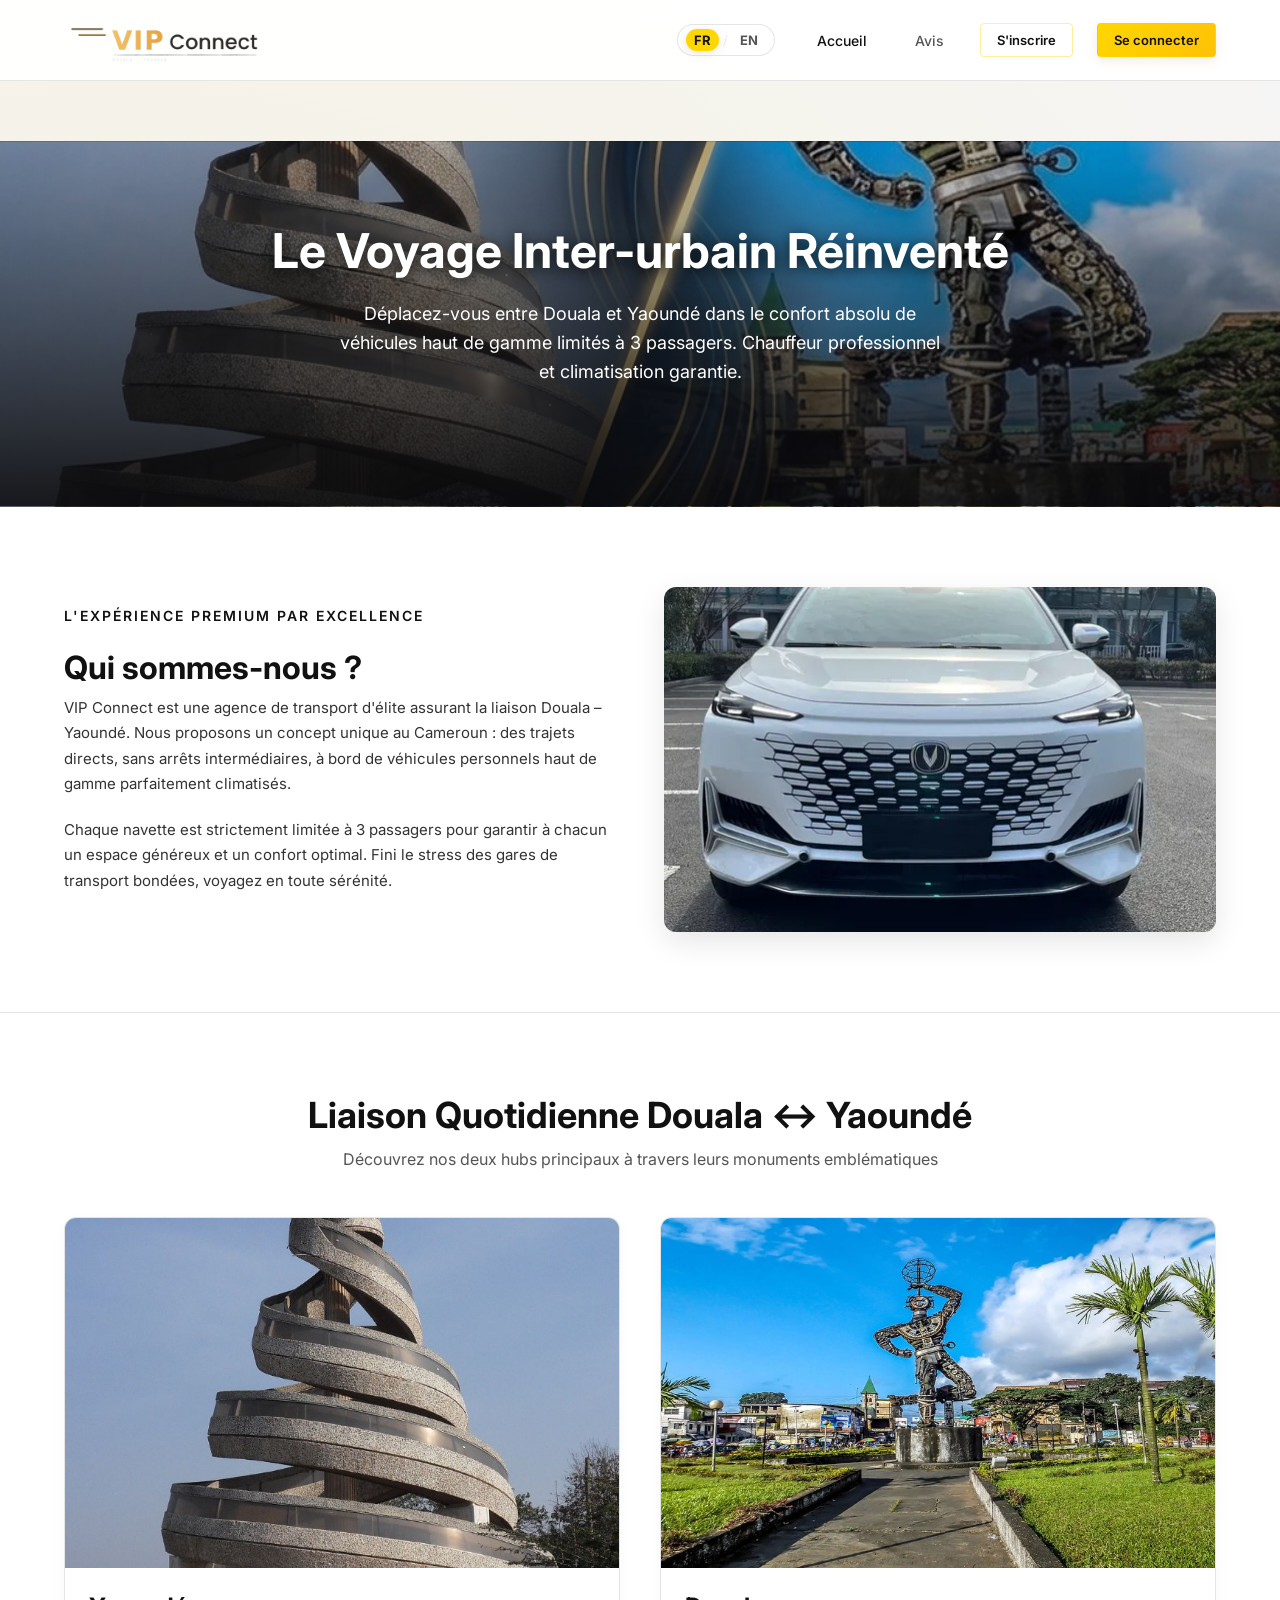
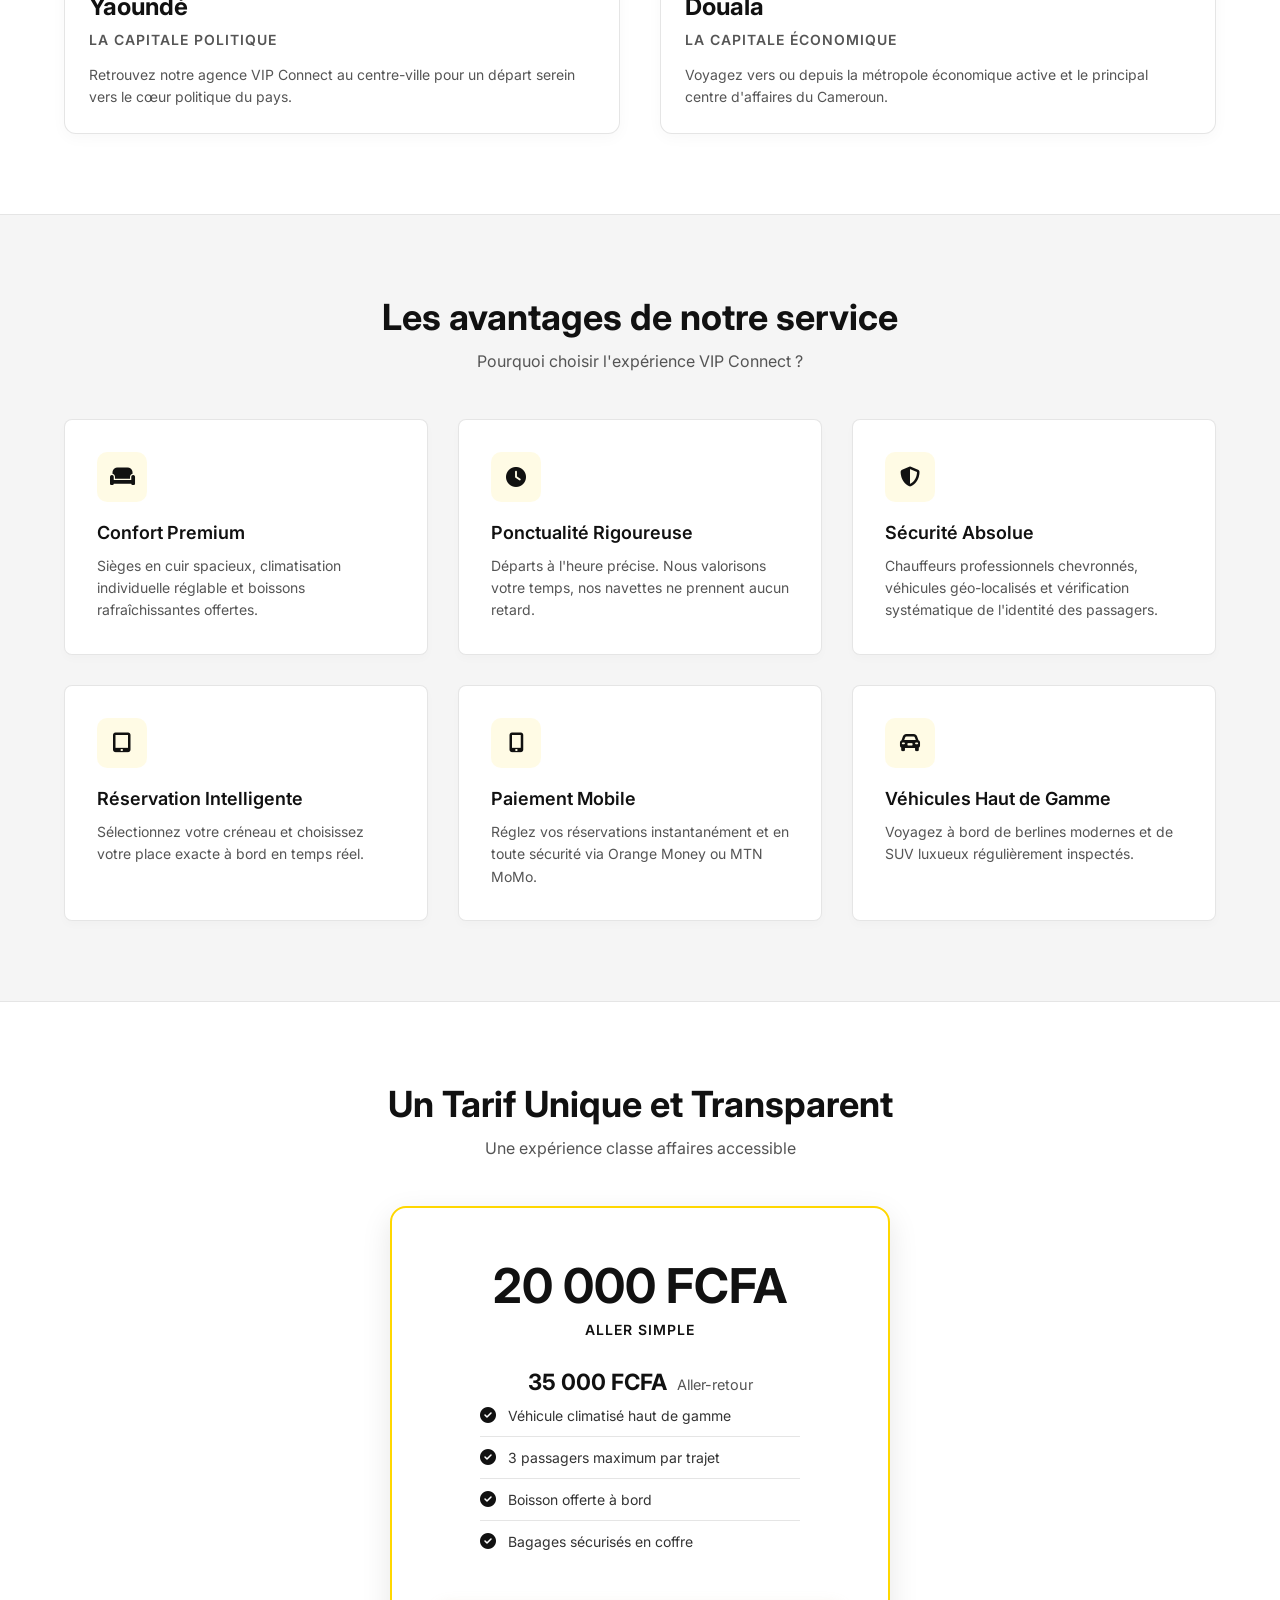
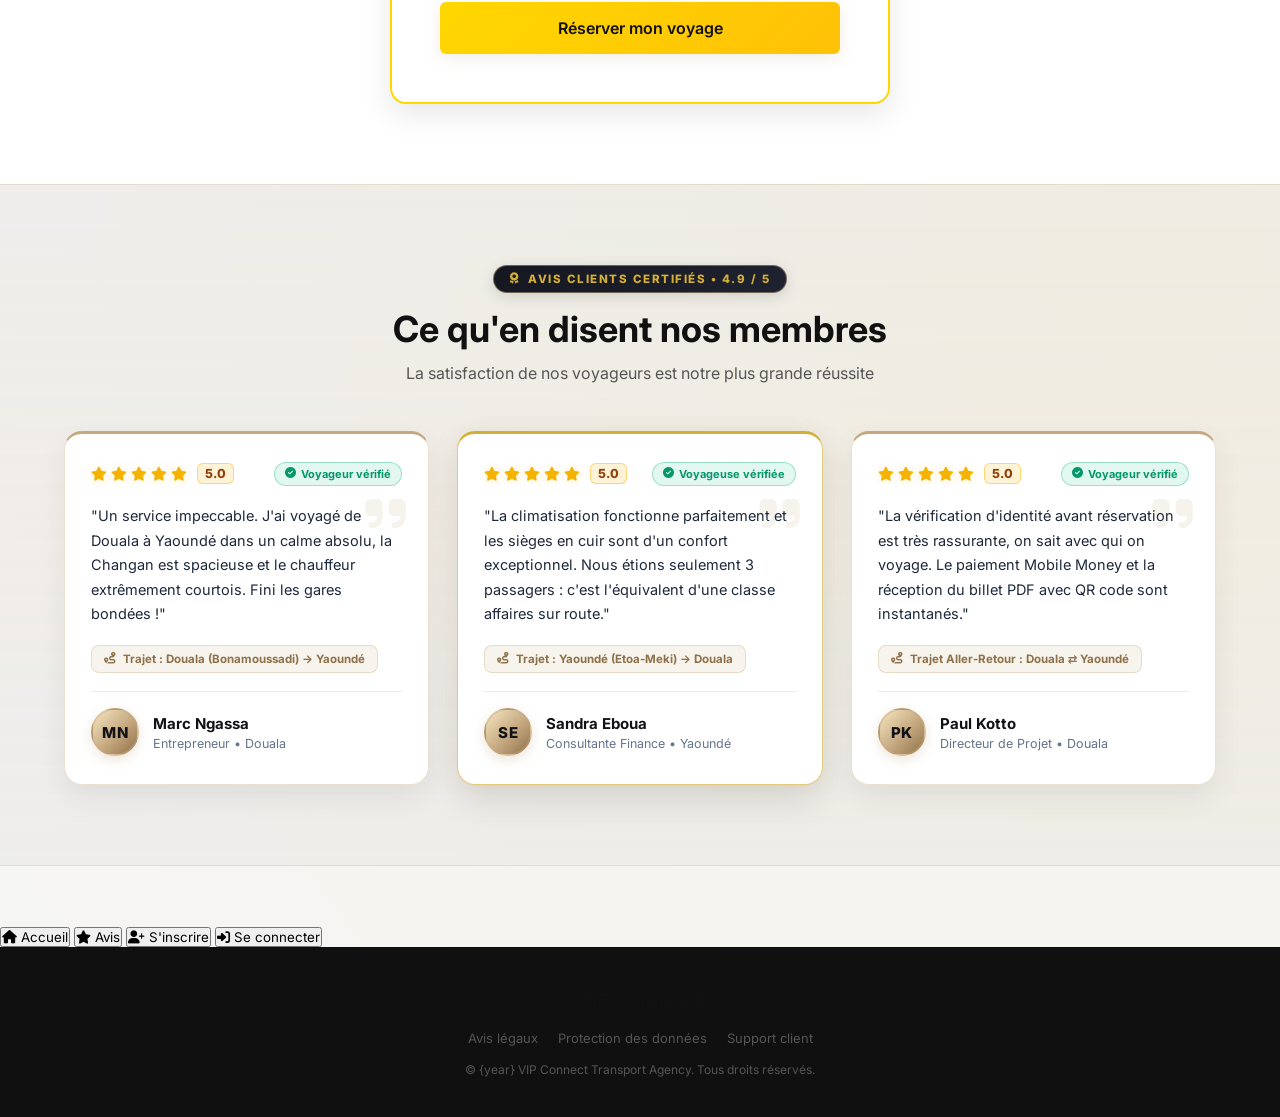
==== index.html @ 4e50b58f "Blocage strict des doublons d'email et de telephone (+237) a l'inscription et a la synchronisation" ====
<!DOCTYPE html>
<html lang="fr">

<head>
    <meta charset="UTF-8">
    <meta name="viewport" content="width=device-width, initial-scale=1.0">
    <title>VIP Connect - Transport Inter-urbain Douala ↔ Yaoundé</title>
    <meta name="description"
        content="Réservez votre trajet premium entre Douala et Yaoundé à bord de véhicules personnels haut de gamme climatisés.">
    <!-- Police d'écriture standard : Inter + Système -->
    <link rel="preconnect" href="https://fonts.googleapis.com">
    <link rel="preconnect" href="https://fonts.gstatic.com" crossorigin>
    <link href="https://fonts.googleapis.com/css2?family=Inter:wght@300;400;500;600;700;800&display=swap" rel="stylesheet">
    <link rel="stylesheet" href="style.css?v=20261118d">
    <!-- Icones FontAwesome pour un rendu élégant -->
    <link rel="stylesheet" href="https://cdnjs.cloudflare.com/ajax/libs/font-awesome/6.4.0/css/all.min.css">
    <!-- Configuration PWA & Notifications Smartphone -->
    <link rel="manifest" href="manifest.json">
    <meta name="theme-color" content="#c5a880">
    <meta name="apple-mobile-web-app-capable" content="yes">
    <meta name="apple-mobile-web-app-status-bar-style" content="black-translucent">
    <meta name="apple-mobile-web-app-title" content="VIP Connect">
    <link rel="apple-touch-icon" href="images/vip_connect_logo.png">
</head>

<body>

    <!-- Entête de l'application -->
    <header>
        <div class="container header-container">
            <a href="#" class="logo" id="logoLink" onclick="app.routeUserDashboard(); return false;">
                <img src="images/vip_connect_logo.png" alt="VIP Connect Logo" style="height: 60px;">
            </a>

            <div class="header-right">
                <!-- Sélecteur de langue -->
                <div class="lang-selector">
                    <button class="lang-btn active" id="lang-fr" onclick="app.changeLanguage('fr')">FR</button>
                    <span class="lang-separator">/</span>
                    <button class="lang-btn" id="lang-en" onclick="app.changeLanguage('en')">EN</button>
                </div>

                <!-- Menu hamburger mobile -->
                <button class="mobile-menu-toggle" onclick="app.toggleMobileMenu()" aria-label="Toggle Menu">
                    <i class="fas fa-bars"></i>
                </button>

                <nav class="nav-links" id="navLinks">
                    <!-- Visiteur non connecté -->
                    <button class="nav-btn active" id="btnNavHome" onclick="app.showSection('home-login')"
                        data-i18n="nav.home">Accueil</button>
                    <button class="nav-btn nav-btn-outline-gold" id="btnNavRegister"
                        onclick="app.showSection('register')" data-i18n="nav.register">S'inscrire</button>
                    <button class="nav-btn nav-btn-highlight-small" id="btnNavLogin" onclick="app.showSection('login')"
                        data-i18n="nav.login">Se connecter</button>
                </nav>
            </div>
        </div>
    </header>

    <!-- Zone principale -->
    <main>

        <!-- ÉTAPE 1 : PAGE D'ACCUEIL PUBLIQUE (Visiteur) -->
        <section id="sec-home-login" class="section-container">
            <div class="hero">
                <div class="container">
                    <h1 style="color: #FFFFFF; text-shadow: 0 3px 15px rgba(0,0,0,0.85);" data-i18n="home.hero_title">Le Voyage Inter-urbain Réinventé
                    </h1>
                    <p data-i18n="home.hero_subtitle">Déplacez-vous entre Douala et Yaoundé dans le confort absolu de
                        véhicules haut de gamme limités à 3 passagers. Chauffeur professionnel et climatisation
                        garantie.</p>
                </div>
            </div>

            <!-- Section Présentation de l'Agence -->
            <div class="landing-intro-section">
                <div class="container">
                    <div class="landing-grid-2">
                        <div class="landing-intro-text">
                            <span class="subtitle" data-i18n="home.intro_subtitle">L'expérience premium par
                                excellence</span>
                            <h2 data-i18n="home.intro_title">Qui sommes-nous ?</h2>
                            <p data-i18n="home.intro_p1">VIP Connect est une agence de transport d'élite assurant la
                                liaison Douala – Yaoundé. Nous proposons un concept unique au Cameroun : des trajets
                                directs, sans arrêts intermédiaires, à bord de véhicules personnels haut de gamme
                                parfaitement climatisés.</p>
                            <p data-i18n="home.intro_p2">Chaque navette est strictement limitée à 3 passagers pour
                                garantir à chacun un espace généreux et un confort optimal. Fini le stress des gares de
                                transport bondées, voyagez en toute sérénité.</p>
                        </div>
                        <div class="landing-intro-image">
                            <img src="images/vehicule_exterieur.webp" alt="Véhicule VIP Connect">
                        </div>
                    </div>
                </div>
            </div>

            <!-- Section Liaison / Villes Desservies -->
            <div class="landing-destinations-section">
                <div class="container">
                    <h2 class="section-title" data-i18n="home.destinations_title">Liaison Quotidienne Douala ↔ Yaoundé
                    </h2>
                    <p class="section-subtitle" data-i18n="home.destinations_subtitle">Découvrez nos deux hubs
                        principaux à travers leurs monuments emblématiques</p>

                    <div class="destinations-grid">
                        <div class="destination-card">
                            <div class="destination-image">
                                <img src="images/monument_yaounde.jpg" alt="Yaoundé - Monument de la Réunification">
                            </div>
                            <div class="destination-info">
                                <h3>Yaoundé</h3>
                                <p class="destination-tag" data-i18n="home.dest_yaounde_tag">La Capitale Politique</p>
                                <p data-i18n="home.dest_yaounde_desc">Retrouvez notre agence VIP Connect au centre-ville
                                    pour un départ serein vers le cœur politique du pays.</p>
                            </div>
                        </div>
                        <div class="destination-card">
                            <div class="destination-image">
                                <img src="images/monument_douala.jpg" alt="Douala - La Nouvelle Liberté">
                            </div>
                            <div class="destination-info">
                                <h3>Douala</h3>
                                <p class="destination-tag" data-i18n="home.dest_douala_tag">La Capitale Économique</p>
                                <p data-i18n="home.dest_douala_desc">Voyagez vers ou depuis la métropole économique
                                    active et le principal centre d'affaires du Cameroun.</p>
                            </div>
                        </div>
                    </div>
                </div>
            </div>

            <!-- Section Avantages -->
            <div class="landing-benefits-section">
                <div class="container">
                    <h2 class="section-title" data-i18n="home.benefits_title">Les avantages de notre service</h2>
                    <p class="section-subtitle" data-i18n="home.benefits_subtitle">Pourquoi choisir l'expérience VIP
                        Connect ?</p>

                    <div class="benefits-grid">
                        <div class="benefit-card">
                            <div class="benefit-icon"><i class="fas fa-couch"></i></div>
                            <h3 data-i18n="home.benefit_comfort_title">Confort Premium</h3>
                            <p data-i18n="home.benefit_comfort_desc">Sièges en cuir spacieux, climatisation individuelle
                                réglable et boissons rafraîchissantes offertes.</p>
                        </div>
                        <div class="benefit-card">
                            <div class="benefit-icon"><i class="fas fa-clock"></i></div>
                            <h3 data-i18n="home.benefit_punctuality_title">Ponctualité Rigoureuse</h3>
                            <p data-i18n="home.benefit_punctuality_desc">Départs à l'heure précise. Nous valorisons
                                votre temps, nos navettes ne prennent aucun retard.</p>
                        </div>
                        <div class="benefit-card">
                            <div class="benefit-icon"><i class="fas fa-shield-halved"></i></div>
                            <h3 data-i18n="home.benefit_safety_title">Sécurité Absolue</h3>
                            <p data-i18n="home.benefit_safety_desc">Chauffeurs professionnels chevronnés, véhicules
                                géo-localisés et vérification systématique de l'identité des passagers.</p>
                        </div>
                        <div class="benefit-card">
                            <div class="benefit-icon"><i class="fas fa-tablet-screen-button"></i></div>
                            <h3 data-i18n="home.benefit_booking_title">Réservation Intelligente</h3>
                            <p data-i18n="home.benefit_booking_desc">Sélectionnez votre créneau et choisissez votre
                                place exacte à bord en temps réel.</p>
                        </div>
                        <div class="benefit-card">
                            <div class="benefit-icon"><i class="fas fa-mobile-screen-button"></i></div>
                            <h3 data-i18n="home.benefit_momo_title">Paiement Mobile</h3>
                            <p data-i18n="home.benefit_momo_desc">Réglez vos réservations instantanément et en toute
                                sécurité via Orange Money ou MTN MoMo.</p>
                        </div>
                        <div class="benefit-card">
                            <div class="benefit-icon"><i class="fas fa-car-rear"></i></div>
                            <h3 data-i18n="home.benefit_vehicles_title">Véhicules Haut de Gamme</h3>
                            <p data-i18n="home.benefit_vehicles_desc">Voyagez à bord de berlines modernes et de SUV
                                luxueux régulièrement inspectés.</p>
                        </div>
                    </div>
                </div>
            </div>

            <!-- Section Tarif -->
            <div class="landing-price-section">
                <div class="container">
                    <h2 class="section-title" data-i18n="home.price_title">Un Tarif Unique et Transparent</h2>
                    <p class="section-subtitle" data-i18n="home.price_subtitle">Une expérience classe affaires
                        accessible</p>

                    <div class="landing-price-card">
                        <div class="price-amount" data-i18n="home.price_amount">20 000 FCFA</div>
                        <span class="price-label" data-i18n="home.price_label">Aller simple</span>
                        <div style="margin-top: 10px; font-size: 1.4rem; color: var(--text-white); font-weight: bold;">
                            <span data-i18n="home.price_roundtrip_amount">35 000 FCFA</span>
                            <span style="font-size: 0.9rem; color: var(--text-muted); font-weight: normal; margin-left: 5px;" data-i18n="home.price_roundtrip_label">Aller-retour</span>
                        </div>
                        <ul class="price-details-list">
                            <li><i class="fas fa-check-circle"></i> <span data-i18n="home.price_detail_1">Véhicule
                                    climatisé haut de gamme</span></li>
                            <li><i class="fas fa-check-circle"></i> <span data-i18n="home.price_detail_2">3 passagers
                                    maximum par trajet</span></li>
                            <li><i class="fas fa-check-circle"></i> <span data-i18n="home.price_detail_3">Boisson
                                    offerte à bord</span></li>
                            <li><i class="fas fa-check-circle"></i> <span data-i18n="home.price_detail_4">Bagages
                                    sécurisés en coffre</span></li>
                        </ul>
                        <button class="btn-gold" onclick="app.handleHomeCta()" data-i18n="home.price_btn">Réserver mon
                            voyage</button>
                    </div>
                </div>
            </div>

            <!-- Témoignages Voyageurs -->
            <div class="testimonials">
                <div class="container">
                    <div class="testimonials-header-badge">
                        <i class="fas fa-award"></i> <span>AVIS CLIENTS CERTIFIÉS &bull; 4.9 / 5</span>
                    </div>
                    <h2 class="section-title" data-i18n="home.testimonials_title">Ce qu'en disent nos membres</h2>
                    <p class="section-subtitle" data-i18n="home.testimonials_subtitle">La satisfaction de nos voyageurs d'affaires est notre plus grande réussite</p>

                    <div class="testimonials-grid">
                        <!-- Témoignage 1 -->
                        <div class="testimonial-card">
                            <div class="testimonial-card-top">
                                <div class="stars">
                                    <i class="fas fa-star"></i>
                                    <i class="fas fa-star"></i>
                                    <i class="fas fa-star"></i>
                                    <i class="fas fa-star"></i>
                                    <i class="fas fa-star"></i>
                                    <span class="star-score">5.0</span>
                                </div>
                                <span class="testimonial-verified-pill">
                                    <i class="fas fa-circle-check"></i> Voyageur vérifié
                                </span>
                            </div>
                            <div class="testimonial-quote-mark"><i class="fas fa-quote-right"></i></div>
                            <p class="testimonial-text">"Un service impeccable. J'ai voyagé de Douala à Yaoundé dans un calme absolu, la Changan est spacieuse et le chauffeur extrêmement courtois. Fini les gares bondées !"</p>
                            <div class="testimonial-route-tag">
                                <i class="fas fa-route"></i> Trajet : Douala (Bonamoussadi) → Yaoundé
                            </div>
                            <div class="testimonial-author">
                                <div class="author-img">MN</div>
                                <div class="author-info">
                                    <h4>Marc Ngassa</h4>
                                    <p>Entrepreneur &bull; Douala</p>
                                </div>
                            </div>
                        </div>

                        <!-- Témoignage 2 -->
                        <div class="testimonial-card testimonial-card-featured">
                            <div class="testimonial-card-top">
                                <div class="stars">
                                    <i class="fas fa-star"></i>
                                    <i class="fas fa-star"></i>
                                    <i class="fas fa-star"></i>
                                    <i class="fas fa-star"></i>
                                    <i class="fas fa-star"></i>
                                    <span class="star-score">5.0</span>
                                </div>
                                <span class="testimonial-verified-pill">
                                    <i class="fas fa-circle-check"></i> Voyageuse vérifiée
                                </span>
                            </div>
                            <div class="testimonial-quote-mark"><i class="fas fa-quote-right"></i></div>
                            <p class="testimonial-text">"La climatisation fonctionne parfaitement et les sièges en cuir sont d'un confort exceptionnel. Nous étions seulement 3 passagers : c'est l'équivalent d'une classe affaires sur route."</p>
                            <div class="testimonial-route-tag">
                                <i class="fas fa-route"></i> Trajet : Yaoundé (Etoa-Meki) → Douala
                            </div>
                            <div class="testimonial-author">
                                <div class="author-img">SE</div>
                                <div class="author-info">
                                    <h4>Sandra Eboua</h4>
                                    <p>Consultante Finance &bull; Yaoundé</p>
                                </div>
                            </div>
                        </div>

                        <!-- Témoignage 3 -->
                        <div class="testimonial-card">
                            <div class="testimonial-card-top">
                                <div class="stars">
                                    <i class="fas fa-star"></i>
                                    <i class="fas fa-star"></i>
                                    <i class="fas fa-star"></i>
                                    <i class="fas fa-star"></i>
                                    <i class="fas fa-star"></i>
                                    <span class="star-score">5.0</span>
                                </div>
                                <span class="testimonial-verified-pill">
                                    <i class="fas fa-circle-check"></i> Voyageur vérifié
                                </span>
                            </div>
                            <div class="testimonial-quote-mark"><i class="fas fa-quote-right"></i></div>
                            <p class="testimonial-text">"La vérification d'identité avant réservation est très rassurante, on sait avec qui on voyage. Le paiement Mobile Money et la réception du billet PDF avec QR code sont instantanés."</p>
                            <div class="testimonial-route-tag">
                                <i class="fas fa-route"></i> Trajet Aller-Retour : Douala ⇄ Yaoundé
                            </div>
                            <div class="testimonial-author">
                                <div class="author-img">PK</div>
                                <div class="author-info">
                                    <h4>Paul Kotto</h4>
                                    <p>Directeur de Projet &bull; Douala</p>
                                </div>
                            </div>
                        </div>
                    </div>
                </div>
            </div>
        </section>

        <!-- ÉTAPE 1.5 : CONNEXION DÉDIÉE (Visiteur) -->
        <section id="sec-login" class="section-container hidden">
            <div class="container">
                <div class="card-premium" style="max-width: 500px;">
                    <h3 style="font-family: var(--font-heading); font-size: 24px; text-align: center; margin-bottom: 20px; color: var(--text-white);"
                        data-i18n="login.title">
                        Accéder à l'expérience VIP Connect</h3>

                    <form id="form-login" onsubmit="app.handleLogin(event)" novalidate>
                        <div class="form-group">
                            <label for="login-identifier" data-i18n="login.identifier_label">Téléphone ou Email</label>
                            <input type="text" id="login-identifier" class="form-control"
                                placeholder="+237 6xx xx xx xx ou nom@exemple.com" required>
                        </div>

                        <div class="form-group">
                            <label for="login-password" data-i18n="login.password_label">Mot de passe</label>
                            <input type="password" id="login-password" class="form-control" placeholder="••••••••"
                                required>
                            <div
                                style="display: flex; justify-content: space-between; align-items: center; margin-top: 8px; flex-wrap: wrap; gap: 8px;">
                                <label
                                    style="font-size: 13px; color: var(--text-muted); cursor: pointer; display: flex; align-items: center; gap: 6px; user-select: none;">
                                    <input type="checkbox" onchange="app.togglePasswordVisibility('login-password')"
                                        style="accent-color: var(--text-white);">
                                    <span data-i18n="login.show_password">Afficher le mot de passe</span>
                                </label>
                                <a href="#" onclick="app.showSection('forgot-password')"
                                    style="color: var(--text-white); font-size: 13px; text-decoration: none; font-weight: 500;"
                                    data-i18n="login.forgot_password">Mot de passe oublié ?</a>
                            </div>
                        </div>

                        <button type="submit" class="btn-gold" data-i18n="login.submit_btn">Se connecter</button>

                        <div style="margin-top: 20px; text-align: center; font-size: 14px;">
                            <span style="color: var(--text-muted);" data-i18n="login.new_user_text">Nouveau chez VIP
                                Connect ?</span>
                            <a href="#" onclick="app.showSection('register')"
                                style="color: var(--text-white); text-decoration: none; font-weight: 600; margin-left: 5px;"
                                data-i18n="login.create_account_link">Créer un compte</a>
                        </div>
                    </form>
                </div>
            </div>
        </section>

        <!-- ÉTAPE 2 : CRÉATION DE COMPTE (Visiteur) -->
        <section id="sec-register" class="section-container hidden">
            <div class="container">
                <div class="card-premium" style="max-width: 550px;">
                    <h2 style="font-family: var(--font-heading); font-size: 28px; text-align: center; margin-bottom: 8px; color: var(--text-white);"
                        data-i18n="register.title">
                        Devenir Membre VIP Connect</h2>
                    <p style="text-align: center; color: var(--text-muted); font-size: 14px; margin-bottom: 30px;"
                        data-i18n="register.subtitle">
                        Inscrivez-vous pour planifier votre prochain voyage d'affaires.</p>

                    <form id="form-register" onsubmit="app.handleRegister(event)" novalidate>
                        <div class="form-control-row">
                            <div class="form-group">
                                <label for="reg-firstname" data-i18n="register.firstname">Prénom</label>
                                <input type="text" id="reg-firstname" class="form-control" required
                                    placeholder="Ex. Jean" data-i18n-placeholder="register.firstname_placeholder">
                            </div>
                            <div class="form-group">
                                <label for="reg-lastname" data-i18n="register.lastname">Nom</label>
                                <input type="text" id="reg-lastname" class="form-control" required
                                    placeholder="Ex. Dupuis" data-i18n-placeholder="register.lastname_placeholder">
                            </div>
                        </div>

                        <div class="form-group">
                            <label for="reg-email" data-i18n="register.email">Adresse Email</label>
                            <input type="email" id="reg-email" class="form-control" required
                                placeholder="nom@exemple.com" data-i18n-placeholder="register.email_placeholder">
                        </div>

                        <div class="form-group">
                            <label for="reg-phone" data-i18n="register.phone">Numéro de Téléphone</label>
                            <input type="tel" id="reg-phone" class="form-control" required
                                placeholder="+237 6xx xx xx xx" data-i18n-placeholder="register.phone_placeholder">
                        </div>

                        <div class="form-control-row">
                            <div class="form-group">
                                <label for="reg-password" data-i18n="register.password">Mot de passe</label>
                                <input type="password" id="reg-password" class="form-control" required
                                    placeholder="••••••••">
                            </div>
                            <div class="form-group">
                                <label for="reg-password-confirm"
                                    data-i18n="register.password_confirm">Confirmation</label>
                                <input type="password" id="reg-password-confirm" class="form-control" required
                                    placeholder="••••••••">
                            </div>
                        </div>

                        <div class="form-group" style="margin-top: -5px; margin-bottom: 15px;">
                            <label
                                style="font-size: 13px; color: var(--text-muted); cursor: pointer; display: flex; align-items: center; gap: 6px; user-select: none;">
                                <input type="checkbox" onchange="app.toggleRegisterPasswordsVisibility()"
                                    style="accent-color: var(--text-white);">
                                <span data-i18n="register.show_password">Afficher les mots de passe</span>
                            </label>
                        </div>

                        <button type="submit" class="btn-gold" style="margin-top: 10px;"
                            data-i18n="register.submit_btn">Créer mon compte</button>

                        <div style="margin-top: 20px; text-align: center; font-size: 14px;">
                            <span style="color: var(--text-muted);" data-i18n="register.already_member">Vous avez déjà
                                un compte ?</span>
                            <a href="#" onclick="app.showSection('login')"
                                style="color: var(--text-white); text-decoration: none; font-weight: 600; margin-left: 5px;"
                                data-i18n="register.login_link">Se
                                connecter</a>
                        </div>
                    </form>
                </div>
            </div>
        </section>

        <!-- ÉTAPE 2.5 : VÉRIFICATION RÉELLE DE L'EMAIL (Validation par lien reçu) -->
        <section id="sec-verify-otp" class="section-container hidden">
            <div class="container">
                <div class="card-premium" style="max-width: 520px; text-align: center;">
                    <div style="width: 70px; height: 70px; border-radius: 50%; background: rgba(197, 168, 128, 0.15); display: flex; align-items: center; justify-content: center; margin: 0 auto 20px; border: 1px solid rgba(197, 168, 128, 0.3);">
                        <i class="fas fa-envelope-circle-check" style="font-size: 32px; color: var(--gold-light);"></i>
                    </div>

                    <h2 style="font-family: var(--font-heading); font-size: 26px; color: var(--text-white); margin-bottom: 8px;">
                        Code de Sécurité
                    </h2>
                    <p style="color: var(--text-muted); font-size: 14px; margin-bottom: 25px;">
                        Un code de vérification à 6 chiffres a été envoyé à :<br>
                        <strong id="otp-target-display" style="color: var(--gold-light); font-size: 16px; display: inline-block; margin-top: 6px;">user@example.com</strong>
                    </p>

                    <!-- Saisie principale du code à 6 chiffres -->
                    <div style="margin: 20px auto; padding: 24px 20px; background: rgba(197, 168, 128, 0.06); border: 1px solid rgba(197, 168, 128, 0.25); border-radius: 14px; max-width: 440px;">
                        <p style="color: var(--text-white); font-size: 14px; margin-bottom: 18px; font-weight: 500;">
                            Entrez les 6 chiffres reçus par e-mail :
                        </p>
                        <form id="form-verify-otp" onsubmit="app.handleVerifyOtpSubmit(event)" novalidate>
                            <div class="otp-inputs-container" style="display: flex; justify-content: center; gap: 10px; margin-bottom: 22px;">
                                <input type="text" maxlength="1" inputmode="numeric" class="otp-digit" data-index="0" autocomplete="one-time-code" autofocus>
                                <input type="text" maxlength="1" inputmode="numeric" class="otp-digit" data-index="1">
                                <input type="text" maxlength="1" inputmode="numeric" class="otp-digit" data-index="2">
                                <input type="text" maxlength="1" inputmode="numeric" class="otp-digit" data-index="3">
                                <input type="text" maxlength="1" inputmode="numeric" class="otp-digit" data-index="4">
                                <input type="text" maxlength="1" inputmode="numeric" class="otp-digit" data-index="5">
                            </div>
                            <button type="submit" id="btn-validate-otp" class="btn-gold" style="width: 100%; max-width: 280px; padding: 12px 24px; font-size: 15px; font-weight: 600;">
                                <i class="fas fa-shield-alt" style="margin-right: 8px;"></i> Valider mon code
                            </button>
                        </form>
                    </div>

                    <!-- Compte à rebours et renvoi du mail -->
                    <div style="font-size: 13px; color: var(--text-muted); margin-top: 15px;">
                        <span id="otp-timer-text">Possibilité de renvoyer un email dans <strong id="otp-countdown" style="color: var(--text-white);">60s</strong></span>
                        <button type="button" id="btn-resend-otp" class="hidden" onclick="app.resendOtpCode()" style="color: var(--gold-light); text-decoration: underline; background: none; border: none; cursor: pointer; font-size: 13px; font-weight: 600;">
                            <i class="fas fa-paper-plane" style="margin-right: 5px;"></i> Renvoyer un nouvel email de vérification
                        </button>
                    </div>

                    <div style="margin-top: 25px; border-top: 1px solid var(--border-color); padding-top: 18px; display: flex; justify-content: center; gap: 20px;">
                        <a href="#" onclick="app.cancelOtpVerification()" style="color: var(--text-muted); text-decoration: none; font-size: 13px;">
                            &larr; Modifier l'adresse / Retour
                        </a>
                    </div>
                </div>
            </div>
        </section>

        <!-- ÉTAPE : MOT DE PASSE OUBLIÉ -->
        <section id="sec-forgot-password" class="section-container hidden">
            <div class="container">
                <div class="card-premium" style="max-width: 500px;">
                    <h2 style="font-family: var(--font-heading); font-size: 28px; text-align: center; margin-bottom: 8px; color: var(--text-white);"
                        data-i18n="forgot.title">
                        Réinitialisation</h2>
                    <p style="text-align: center; color: var(--text-muted); font-size: 14px; margin-bottom: 30px;"
                        data-i18n="forgot.subtitle">
                        Entrez votre numéro de téléphone ou email pour recevoir votre code de vérification.</p>

                    <!-- Étape 1 : Demande du code -->
                    <form id="form-forgot-step1" onsubmit="app.handleForgotRequestOtp(event)" novalidate>
                        <div class="form-group">
                            <label for="forgot-identifier" data-i18n="forgot.identifier_label">Téléphone ou Email</label>
                            <input type="text" id="forgot-identifier" class="form-control" required
                                placeholder="+237 6xx xx xx xx ou nom@exemple.com"
                                data-i18n-placeholder="forgot.identifier_placeholder">
                        </div>

                        <button type="submit" id="btn-forgot-send" class="btn-gold" style="margin-top: 10px;">
                            <i class="fas fa-paper-plane" style="margin-right: 8px;"></i> Envoyer le code de vérification
                        </button>
                    </form>

                    <!-- Étape 2 : Saisie du code et nouveau mot de passe -->
                    <form id="form-forgot-step2" class="hidden" onsubmit="app.handleForgotResetSubmit(event)" style="margin-top: 15px;" novalidate>
                        <div class="alert-box alert-success" style="margin-bottom: 20px; font-size: 13px;">
                            <i class="fas fa-check-circle" style="margin-right: 6px;"></i> Code envoyé avec succès à <strong id="forgot-target-display"></strong>.
                        </div>

                        <div class="form-group">
                            <label for="forgot-otp-code">Code de vérification (6 chiffres)</label>
                            <input type="text" id="forgot-otp-code" class="form-control" maxlength="6" inputmode="numeric" required
                                placeholder="Ex. 123456" style="letter-spacing: 4px; font-size: 18px; text-align: center; font-weight: bold;">
                        </div>

                        <div class="form-group">
                            <label for="forgot-new-password">Nouveau mot de passe</label>
                            <input type="password" id="forgot-new-password" class="form-control" minlength="6" required placeholder="••••••••">
                        </div>

                        <div class="form-group">
                            <label for="forgot-confirm-password">Confirmer le nouveau mot de passe</label>
                            <input type="password" id="forgot-confirm-password" class="form-control" minlength="6" required placeholder="••••••••">
                        </div>

                        <button type="submit" class="btn-gold" style="margin-top: 10px;">
                            <i class="fas fa-key" style="margin-right: 8px;"></i> Enregistrer le nouveau mot de passe
                        </button>

                        <div style="text-align: center; margin-top: 15px;">
                            <button type="button" onclick="app.handleForgotBackToStep1()" style="background: none; border: none; color: var(--text-muted); cursor: pointer; font-size: 13px;">
                                &larr; Modifier le numéro ou l'email
                            </button>
                        </div>
                    </form>

                    <div style="margin-top: 25px; text-align: center; font-size: 14px; border-top: 1px solid var(--border-color); padding-top: 15px;">
                        <a href="#" onclick="app.showSection('login')"
                            style="color: var(--text-muted); text-decoration: none;"
                            data-i18n="forgot.back_login">&larr; Retour à la connexion</a>
                    </div>
                </div>
            </div>
        </section>

        <!-- ÉTAPE 3 : VÉRIFICATION D'IDENTITÉ (Client connecté, KYC non validé) -->
        <section id="sec-kyc-verification" class="section-container hidden">
            <div class="container" style="max-width: 700px;">
                <div class="card-premium" style="max-width: 100%;">
                    <div style="text-align: center; margin-bottom: 24px;">
                        <i class="fas fa-shield-halved"
                            style="font-size: 48px; color: var(--text-white); margin-bottom: 15px;"></i>
                        <h2 style="font-family: var(--font-heading); font-size: 28px; color: var(--text-white);"
                            data-i18n="kyc.title">
                            Vérification d'Identité</h2>
                        <p style="color: var(--text-muted); font-size: 14px; margin-top: 8px;" data-i18n="kyc.subtitle">
                            Conformément à la
                            réglementation sur le transport inter-urbain haut de gamme, vous devez certifier votre
                            identité avant de pouvoir effectuer une réservation.</p>
                    </div>

                    <!-- Statut KYC actuel -->
                    <div id="kyc-status-alert"></div>

                    <form id="form-kyc" onsubmit="app.handleKYCSubmit(event)" novalidate>
                        <div class="form-control-row">
                            <div class="form-group">
                                <label for="kyc-firstname" data-i18n="kyc.firstname">Prénom (Identique à la
                                    pièce)</label>
                                <input type="text" id="kyc-firstname" class="form-control" required>
                            </div>
                            <div class="form-group">
                                <label for="kyc-lastname" data-i18n="kyc.lastname">Nom (Identique à la pièce)</label>
                                <input type="text" id="kyc-lastname" class="form-control" required>
                            </div>
                        </div>

                        <div class="form-group">
                            <label data-i18n="kyc.doc_type_label">Type de document d'identité</label>
                            <div style="display: flex; gap: 20px; margin-top: 10px; margin-bottom: 20px;">
                                <label
                                    style="display: flex; align-items: center; gap: 8px; cursor: pointer; text-transform: none; font-size: 14px; font-weight: 500; color: var(--text-white);">
                                    <input type="radio" name="kyc-doc-type" value="cni" checked
                                        onchange="app.handleDocTypeChange()">
                                    <span data-i18n="kyc.cni_label">Carte Nationale d'Identité (CNI)</span>
                                </label>
                                <label
                                    style="display: flex; align-items: center; gap: 8px; cursor: pointer; text-transform: none; font-size: 14px; font-weight: 500; color: var(--text-white);">
                                    <input type="radio" name="kyc-doc-type" value="passport"
                                        onchange="app.handleDocTypeChange()">
                                    <span data-i18n="kyc.passport_label">Passeport</span>
                                </label>
                            </div>
                        </div>

                        <div class="form-control-row">
                            <div class="form-group">
                                <label for="kyc-doc-number" data-i18n="kyc.doc_number">Numéro du document</label>
                                <input type="text" id="kyc-doc-number" class="form-control"
                                    placeholder="Entrez le numéro" data-i18n-placeholder="kyc.doc_number_placeholder"
                                    required>
                            </div>
                            <div class="form-group">
                                <label for="kyc-dob" data-i18n="kyc.dob">Date de Naissance</label>
                                <input type="date" id="kyc-dob" class="form-control" required>
                            </div>
                        </div>

                        <!-- Zone Capture de documents en direct -->
                        <div class="upload-container">
                            <div class="form-group">
                                <label data-i18n="kyc.upload_recto">1. Photo Recto de la CNI / Passeport</label>
                                <div class="upload-box" id="drop-recto" onclick="app.openCamera('recto', event)">
                                    <!-- État Repos -->
                                    <div class="upload-idle" id="idle-recto">
                                        <div class="upload-icon"><i class="fas fa-camera"></i></div>
                                        <div class="upload-text" data-i18n="kyc.camera_open_recto"><span>Prendre la photo Recto</span></div>
                                        <span class="upload-subhint">Touchez ici pour ouvrir l'appareil photo</span>
                                    </div>

                                    <!-- Caméra Intégrée (S'affiche directement ici) -->
                                    <div id="camera-box-recto" class="camera-inline-box hidden" onclick="event.stopPropagation()">
                                        <div class="camera-view-wrapper">
                                            <video id="camera-video-recto" autoplay playsinline muted class="camera-video-stream"></video>
                                            <div class="camera-guide-overlay">
                                                <div class="camera-guide-frame">
                                                    <span><i class="fas fa-id-card"></i> Cadrez le Recto de votre pièce</span>
                                                </div>
                                            </div>
                                        </div>
                                        <div class="camera-controls-bar">
                                            <button type="button" class="btn-outline camera-btn-action" onclick="app.closeCamera('recto', event)">
                                                <i class="fas fa-times"></i> Annuler
                                            </button>
                                            <button type="button" class="btn-gold camera-btn-capture" onclick="app.capturePhoto('recto', event)">
                                                <i class="fas fa-camera"></i> Prendre la photo
                                            </button>
                                            <button type="button" class="btn-outline camera-btn-action" onclick="app.switchCameraFacing('recto', event)" title="Inverser caméra">
                                                <i class="fas fa-sync-alt"></i>
                                            </button>
                                        </div>
                                        <div class="camera-gallery-fallback">
                                            <label class="camera-gallery-btn">
                                                <i class="fas fa-images"></i> Ou importer depuis la galerie
                                                <input type="file" id="file-recto" accept="image/*" class="hidden" onchange="app.handleFileSelect(event, 'recto')">
                                            </label>
                                        </div>
                                    </div>

                                    <!-- Aperçu de la photo capturée -->
                                    <div id="preview-recto-container" class="hidden upload-preview-container" onclick="event.stopPropagation()"></div>
                                </div>
                            </div>

                            <div class="form-group" id="verso-upload-group">
                                <label data-i18n="kyc.upload_verso">2. Photo Verso de la CNI / Passeport</label>
                                <div class="upload-box" id="drop-verso" onclick="app.openCamera('verso', event)">
                                    <!-- État Repos -->
                                    <div class="upload-idle" id="idle-verso">
                                        <div class="upload-icon"><i class="fas fa-camera"></i></div>
                                        <div class="upload-text" data-i18n="kyc.camera_open_verso"><span>Prendre la photo Verso</span></div>
                                        <span class="upload-subhint">Touchez ici pour ouvrir l'appareil photo</span>
                                    </div>

                                    <!-- Caméra Intégrée (S'affiche directement ici) -->
                                    <div id="camera-box-verso" class="camera-inline-box hidden" onclick="event.stopPropagation()">
                                        <div class="camera-view-wrapper">
                                            <video id="camera-video-verso" autoplay playsinline muted class="camera-video-stream"></video>
                                            <div class="camera-guide-overlay">
                                                <div class="camera-guide-frame">
                                                    <span><i class="fas fa-id-card"></i> Cadrez le Verso de votre pièce</span>
                                                </div>
                                            </div>
                                        </div>
                                        <div class="camera-controls-bar">
                                            <button type="button" class="btn-outline camera-btn-action" onclick="app.closeCamera('verso', event)">
                                                <i class="fas fa-times"></i> Annuler
                                            </button>
                                            <button type="button" class="btn-gold camera-btn-capture" onclick="app.capturePhoto('verso', event)">
                                                <i class="fas fa-camera"></i> Prendre la photo
                                            </button>
                                            <button type="button" class="btn-outline camera-btn-action" onclick="app.switchCameraFacing('verso', event)" title="Inverser caméra">
                                                <i class="fas fa-sync-alt"></i>
                                            </button>
                                        </div>
                                        <div class="camera-gallery-fallback">
                                            <label class="camera-gallery-btn">
                                                <i class="fas fa-images"></i> Ou importer depuis la galerie
                                                <input type="file" id="file-verso" accept="image/*" class="hidden" onchange="app.handleFileSelect(event, 'verso')">
                                            </label>
                                        </div>
                                    </div>

                                    <!-- Aperçu de la photo capturée -->
                                    <div id="preview-verso-container" class="hidden upload-preview-container" onclick="event.stopPropagation()"></div>
                                </div>
                            </div>

                            <div class="form-group">
                                <label data-i18n="kyc.upload_selfie">3. Photo Selfie</label>
                                <div class="upload-box" id="drop-selfie" onclick="app.openCamera('selfie', event)">
                                    <!-- État Repos -->
                                    <div class="upload-idle" id="idle-selfie">
                                        <div class="upload-icon"><i class="fas fa-user-circle"></i></div>
                                        <div class="upload-text" data-i18n="kyc.camera_open_selfie"><span>Prendre un selfie en direct</span></div>
                                        <span class="upload-subhint">Touchez ici pour ouvrir la caméra selfie</span>
                                    </div>

                                    <!-- Caméra Intégrée (S'affiche directement ici) -->
                                    <div id="camera-box-selfie" class="camera-inline-box hidden" onclick="event.stopPropagation()">
                                        <div class="camera-view-wrapper">
                                            <video id="camera-video-selfie" autoplay playsinline muted class="camera-video-stream"></video>
                                            <div class="camera-guide-overlay">
                                                <div class="camera-guide-frame camera-guide-oval">
                                                    <span><i class="fas fa-user"></i> Cadrez votre visage</span>
                                                </div>
                                            </div>
                                        </div>
                                        <div class="camera-controls-bar">
                                            <button type="button" class="btn-outline camera-btn-action" onclick="app.closeCamera('selfie', event)">
                                                <i class="fas fa-times"></i> Annuler
                                            </button>
                                            <button type="button" class="btn-gold camera-btn-capture" onclick="app.capturePhoto('selfie', event)">
                                                <i class="fas fa-camera"></i> Prendre la photo
                                            </button>
                                            <button type="button" class="btn-outline camera-btn-action" onclick="app.switchCameraFacing('selfie', event)" title="Inverser caméra">
                                                <i class="fas fa-sync-alt"></i>
                                            </button>
                                        </div>
                                        <div class="camera-gallery-fallback">
                                            <label class="camera-gallery-btn">
                                                <i class="fas fa-images"></i> Ou importer depuis la galerie
                                                <input type="file" id="file-selfie" accept="image/*" class="hidden" onchange="app.handleFileSelect(event, 'selfie')">
                                            </label>
                                        </div>
                                    </div>

                                    <!-- Aperçu de la photo capturée -->
                                    <div id="preview-selfie-container" class="hidden upload-preview-container" onclick="event.stopPropagation()"></div>
                                </div>
                            </div>
                        </div>

                        <!-- Politique de protection des données -->
                        <div class="alert-box alert-info">
                            <h4 style="font-weight: 600; color: var(--text-white); margin-bottom: 8px;"><i
                                    class="fas fa-user-shield" style="margin-right: 8px;"></i><span
                                    data-i18n="kyc.data_sec_title">Sécurité et protection des
                                    données</span></h4>
                            <p style="font-size: 12px; color: var(--text-muted); line-height: 1.5;"
                                data-i18n="kyc.data_sec_desc">Vos pièces
                                d'identité et selfies sont stockés de manière chiffrée et hautement sécurisée. Ils ne
                                sont accessibles qu'au service de conformité VIP Connect pour validation. Vos documents
                                seront
                                automatiquement purgés 30 jours après la fin d'activité de votre compte, conformément à
                                la réglementation sur la protection des données personnelles.</p>
                        </div>

                        <button type="submit" id="btn-submit-kyc" class="btn-gold" data-i18n="kyc.submit_btn">Soumettre
                            pour vérification</button>
                    </form>
                </div>
            </div>
        </section>

        <!-- ÉTAPE 4 & 5 : DASHBOARD CLIENT CONNECTÉ & VÉRIFIÉ (Réservation) -->
        <section id="sec-dashboard" class="section-container hidden">
            <div class="container">
                <div id="kyc-banner" class="hidden alert-box alert-warning"
                    style="display: flex; justify-content: space-between; align-items: center; margin-bottom: 24px; border-color: var(--text-white); background: rgba(197, 168, 128, 0.05);">
                    <div>
                        <strong style="color: var(--text-white); font-size: 16px;"><i class="fas fa-id-card"
                                style="color: var(--text-white); margin-right: 8px;"></i> <span
                                data-i18n="dashboard.kyc_banner_title">Vérification d'identité
                                requise</span></strong><br>
                        <span style="color: var(--text-muted); font-size: 13px;"
                            data-i18n="dashboard.kyc_banner_desc">Vous devez certifier votre identité
                            pour pouvoir réserver un trajet.</span>
                    </div>
                    <button class="btn-gold" style="width: auto; padding: 10px 20px; font-size: 14px; color: #111;"
                        onclick="app.showSection('kyc-verification')"
                        data-i18n="dashboard.kyc_banner_btn">S'identifier</button>
                </div>

                <div class="dashboard-layout">

                    <!-- Showcase Véhicule & Trajets -->
                    <div class="vehicle-showcase">
                        <div class="vehicle-img-container">
                            <span class="vehicle-badge" style="z-index: 10; top: 20px; left: 20px;"><i
                                    class="fas fa-star" style="margin-right: 5px;"></i><span
                                    data-i18n="dashboard.showcase_badge">Classe VIP Connect</span></span>
                            <div class="vehicle-gallery">
                                <img src="images/vehicule_exterieur.webp" alt="Véhicule VIP Connect - Extérieur"
                                    class="vehicle-img-main">
                                <div class="vehicle-img-side">
                                    <img src="images/vehicule_sieges_arriere.webp" alt="Sièges arrière cuir VIP Connect"
                                        class="vehicle-img-sub">
                                    <img src="images/vehicule_interieur_avant.jpg" alt="Véhicule VIP Connect - Tableau de bord"
                                        class="vehicle-img-sub">
                                </div>
                            </div>
                        </div>
                        <div class="vehicle-details">
                            <h2 data-i18n="dashboard.showcase_title">Navette Privée Douala ↔ Yaoundé</h2>
                            <p data-i18n="dashboard.showcase_desc">Installez-vous confortablement dans nos Changan haut
                                de gamme climatisés. Voyage
                                direct par autoroute, boissons rafraîchissantes offertes. Chaque voyage est limité à 3
                                passagers maximum pour assurer votre intimité et votre confort.</p>

                            <div
                                style="display: flex; justify-content: space-between; align-items: center; flex-wrap: wrap; gap: 20px;">
                                <div style="display: flex; gap: 15px; flex-wrap: wrap;">
                                    <div class="price-tag">
                                        <span class="price-value" data-i18n="home.price_amount">20 000 FCFA</span>
                                        <span class="price-label" data-i18n="dashboard.showcase_price_label">Aller simple</span>
                                    </div>
                                    <div class="price-tag" style="background: rgba(197, 168, 128, 0.1); border-color: var(--text-white);">
                                        <span class="price-value" style="color: var(--text-white);" data-i18n="home.price_roundtrip_amount">35 000 FCFA</span>
                                        <span class="price-label" data-i18n="home.price_roundtrip_label">Aller-retour</span>
                                    </div>
                                </div>

                                <div style="display: flex; gap: 10px;">
                                    <a href="https://wa.me/237656701377?text=Bonjour%20VIP%20Connect%2C%20j%27aimerais%20avoir%20des%20informations%20concernant%20ma%20r%C3%A9servation." target="_blank" rel="noopener noreferrer" class="btn-outline"
                                        style="text-decoration: none; text-align: center; border-color: rgba(37, 211, 102, 0.55); color: #16a34a; font-weight: 700;"><i class="fab fa-whatsapp"
                                            style="margin-right: 8px; font-size: 16px; color: #25d366;"></i><span
                                            data-i18n="dashboard.showcase_support">Service Client</span></a>
                                </div>
                            </div>
                        </div>
                    </div>

                    <!-- Panel de Réservation -->
                    <div class="booking-panel">
                        <h3 data-i18n="dashboard.book_title">Planifier votre trajet</h3>

                        <form id="form-booking" onsubmit="app.handleBookingSubmit(event)" novalidate>

                            <!-- Choix du type de trajet -->
                            <div class="form-group">
                                <label data-i18n="dashboard.book_trip_type">Type de trajet</label>
                                <div class="trip-type-segmented" style="display: flex; gap: 10px; margin-top: 10px; margin-bottom: 15px;">
                                    <label class="trip-type-pill" style="display: flex; align-items: center; gap: 8px; cursor: pointer; color: var(--text-white);">
                                        <input type="radio" name="trip-type" value="oneway" checked onchange="app.handleTripTypeChange()">
                                        <span data-i18n="dashboard.trip_oneway">Aller simple (20 000 FCFA)</span>
                                    </label>
                                    <label class="trip-type-pill" style="display: flex; align-items: center; gap: 8px; cursor: pointer; color: var(--text-white);">
                                        <input type="radio" name="trip-type" value="roundtrip" onchange="app.handleTripTypeChange()">
                                        <span data-i18n="dashboard.trip_roundtrip">Aller-retour (35 000 FCFA)</span>
                                    </label>
                                </div>
                            </div>

                            <!-- Choix du trajet -->
                            <div class="form-group">
                                <label for="book-route" data-i18n="dashboard.book_route">Trajet</label>
                                <select id="book-route" class="form-control" onchange="app.updateDynamicSchedules()"
                                    required>
                                    <option value="Douala - Yaoundé">Douala → Yaoundé</option>
                                    <option value="Yaoundé - Douala">Yaoundé → Douala</option>
                                </select>
                            </div>

                            <!-- Choix du jour -->
                            <div class="form-group">
                                <label for="book-date" data-i18n="dashboard.book_date">Jour de départ</label>
                                <input type="date" id="book-date" class="form-control"
                                    onchange="app.updateDynamicSchedules()" required>
                            </div>

                            <!-- Choix du jour et heure de retour -->
                            <div class="form-group hidden" id="return-date-group">
                                <label for="book-return-date" data-i18n="dashboard.book_return_datetime">Date et Heure de retour</label>
                                <div style="display: flex; gap: 10px;">
                                    <input type="date" id="book-return-date" class="form-control" style="flex: 2;">
                                    <select id="book-return-time" class="form-control" style="flex: 1;">
                                        <option value="" disabled selected data-i18n="dashboard.book_return_time_placeholder">Heure</option>
                                        <option value="10:00">10:00</option>
                                        <option value="15:00">15:00</option>
                                    </select>
                                </div>
                            </div>

                            <!-- Choix de l'horaire (Chargé dynamiquement) -->
                            <div class="form-group">
                                <label data-i18n="dashboard.book_schedules">Départs Disponibles (Horaires de la
                                    journée)</label>
                                <div id="schedules-container" class="schedule-grid">
                                    <!-- Inséré dynamiquement en JS -->
                                </div>
                            </div>

                            <!-- Choix du Véhicule -->
                            <div class="form-group hidden" id="vehicle-selection-container">
                                <label data-i18n="dashboard.book_vehicles">Véhicules Disponibles</label>
                                <div id="vehicles-container" class="vehicle-selection-grid">
                                    <!-- Inséré dynamiquement en JS -->
                                </div>
                            </div>

                            <!-- Choix de la place -->
                            <div class="form-group hidden" id="seat-selection-container">
                                <label data-i18n="dashboard.book_seat">Sélectionnez votre place</label>
                                <div class="seat-map-container" id="seat-map-container">
                                    <!-- Inséré dynamiquement en JS -->
                                </div>
                            </div>

                            <!-- Informations de Paiement -->
                            <div class="form-group hidden" id="payment-info-container">
                                <label for="book-momo-number" data-i18n="dashboard.book_momo_number">Numéro Mobile Money
                                    (Payeur)</label>
                                <div style="position: relative;">
                                    <input type="tel" id="book-momo-number" class="form-control"
                                        placeholder="6xx xx xx xx" required style="padding-left: 45px;"
                                        data-i18n-placeholder="dashboard.book_momo_placeholder">
                                    <span
                                        style="position: absolute; left: 15px; top: 15px; color: var(--text-muted); font-size: 14px;"><i
                                            class="fas fa-phone"></i></span>
                                </div>
                                <span
                                    style="font-size: 11px; color: var(--text-muted); margin-top: 6px; display: block;"
                                    data-i18n="dashboard.book_momo_desc">Le
                                    paiement est traité immédiatement par Orange Money ou MTN MoMo.</span>

                                <button type="submit" id="btn-book-action" class="btn-gold" style="margin-top: 15px;"
                                    data-i18n="dashboard.book_pay_btn">
                                    Réserver & Payer (20 000 FCFA)
                                </button>
                            </div>
                        </form>
                    </div>

                </div>
                
                <!-- Section Mes Réservations & Billets PDF (Historique du Voyageur) -->
                <div class="user-reservations-panel" style="margin-top: 40px; background: #ffffff; border: 1px solid rgba(197, 168, 128, 0.35); border-radius: 16px; padding: 25px 30px; box-shadow: 0 8px 25px rgba(0, 0, 0, 0.06);">
                    <div style="display: flex; justify-content: space-between; align-items: center; margin-bottom: 20px; flex-wrap: wrap; gap: 12px; border-bottom: 1px solid rgba(197, 168, 128, 0.15); padding-bottom: 15px;">
                        <div>
                            <h3 style="font-family: var(--font-heading); font-size: 22px; color: var(--text-white); margin: 0; display: flex; align-items: center; gap: 10px;">
                                <i class="fas fa-ticket-alt" style="color: var(--primary-gold);"></i>
                                <span>Mes Réservations & Billets</span>
                            </h3>
                            <p style="font-size: 13px; color: var(--text-muted); margin: 5px 0 0 0;">
                                Retrouvez vos cartes d'embarquement et téléchargez votre reçu officiel en PDF à tout moment.
                            </p>
                        </div>
                        <button class="btn-outline" style="width: auto; padding: 8px 16px; font-size: 13px;" onclick="app.renderUserReservations()">
                            <i class="fas fa-sync-alt" style="margin-right: 6px;"></i> Actualiser
                        </button>
                    </div>
                    <div id="user-reservations-list">
                        <!-- Rempli dynamiquement en JS -->
                    </div>
                </div>

            </div>
        </section>

        <!-- PAGE AVIS CLIENTS -->
        <section id="sec-reviews" class="section-container hidden">
            <div class="container" style="max-width: 800px; margin: 40px auto;">
                <h2 style="font-family: var(--font-heading); font-size: 28px; text-align: center; margin-bottom: 30px; color: var(--text-white);"
                    data-i18n="reviews.title">Expériences de nos Voyageurs</h2>

                <div class="card-premium" style="margin-bottom: 40px; padding: 25px;">
                    <h3 style="margin-bottom: 20px; font-size: 18px; color: var(--text-white);"
                        data-i18n="reviews.card_title">Laissez votre avis</h3>
                    <form id="form-review" onsubmit="app.submitReview(event)" novalidate>
                        <div style="display: grid; grid-template-columns: 1fr 1fr; gap: 15px;">
                            <div class="form-group">
                                <label for="review-author" data-i18n="reviews.name_label">Nom / Prénom</label>
                                <input type="text" id="review-author" class="form-control" placeholder="Votre nom"
                                    data-i18n-placeholder="reviews.name_placeholder" required>
                            </div>
                            <div class="form-group">
                                <label for="review-role" data-i18n="reviews.role_label">Ville ou Profession
                                    (Optionnel)</label>
                                <input type="text" id="review-role" class="form-control"
                                    placeholder="Ex: Douala, ou Cadre" data-i18n-placeholder="reviews.role_placeholder">
                            </div>
                        </div>
                        <div class="form-group">
                            <label for="review-stars" data-i18n="reviews.note_label">Note (sur 5)</label>
                            <div class="star-rating-selector" id="star-selector">
                                <i class="fa-solid fa-star" data-value="1"></i>
                                <i class="fa-solid fa-star" data-value="2"></i>
                                <i class="fa-solid fa-star" data-value="3"></i>
                                <i class="fa-solid fa-star" data-value="4"></i>
                                <i class="fa-solid fa-star" data-value="5"></i>
                            </div>
                            <input type="hidden" id="review-stars" value="5">
                        </div>
                        <div class="form-group">
                            <label for="review-text" data-i18n="reviews.text_label">Votre expérience avec VIP
                                Connect</label>
                            <textarea id="review-text" class="form-control" rows="4"
                                placeholder="Racontez-nous votre voyage..."
                                data-i18n-placeholder="reviews.text_placeholder" required></textarea>
                        </div>
                        <button type="submit" class="btn btn-primary" style="width: 100%;"
                            data-i18n="reviews.submit_btn">Publier mon avis</button>
                    </form>
                </div>

                <div id="reviews-grid" style="display: grid; gap: 20px;">
                    <!-- Inséré dynamiquement -->
                </div>
            </div>
        </section>

        <!-- ESPACE ADMINISTRATEUR (Séparé & Protégé) -->
        <section id="sec-admin" class="section-container hidden">
            <div class="admin-layout">

                <!-- Sidebar Admin -->
                <aside class="admin-sidebar">
                    <div style="margin-bottom: 24px; text-align: center;">
                        <span
                            style="font-size: 12px; color: var(--text-white); font-weight: 600; text-transform: uppercase; letter-spacing: 1px;">Console
                            de Gestion</span>
                    </div>
                    <nav class="admin-nav">
                        <a class="admin-nav-item active" onclick="app.showAdminTab('reservations', this)">
                            <i class="fas fa-bookmark" style="width: 20px;"></i> Réservations
                        </a>
                        <a class="admin-nav-item" onclick="app.showAdminTab('users', this)">
                            <i class="fas fa-users" style="width: 20px;"></i> Utilisateurs
                            <span id="admin-users-badge" class="badge"
                                style="margin-left: auto; background: rgba(197, 168, 128, 0.25); color: #ffffff; font-size: 11px; padding: 2px 7px; border-radius: 10px;">0</span>
                        </a>
                        <a class="admin-nav-item" onclick="app.showAdminTab('kyc', this)">
                            <i class="fas fa-user-check" style="width: 20px;"></i> Validations CNI/Selfie
                            <span id="admin-kyc-badge" class="badge badge-pending"
                                style="margin-left: auto; display: none;">0</span>
                        </a>
                        <a class="admin-nav-item" onclick="app.showAdminTab('finance', this)">
                            <i class="fas fa-money-bill-wave" style="width: 20px;"></i> Suivi Paiements
                        </a>
                        <a class="admin-nav-item" onclick="app.showAdminTab('vehicles', this)">
                            <i class="fas fa-car" style="width: 20px;"></i> Véhicules & Horaires
                        </a>
                    </nav>

                    <div style="margin-top: 25px; padding: 0 6px;">
                        <button type="button" class="btn-outline" style="width: 100%; font-size: 12px; padding: 9px 12px; border-color: rgba(197, 168, 128, 0.35); color: var(--primary-gold);" onclick="app.syncWithSupabase(true)">
                            <i class="fas fa-sync-alt" style="margin-right: 6px;"></i> Actualiser données
                        </button>
                    </div>
                </aside>

                <!-- Zone Contenu Admin -->
                <div class="admin-content">

                    <!-- TAB : RÉSERVATIONS -->
                    <div id="admin-tab-reservations" class="admin-tab-content">
                        <div class="admin-header">
                            <h2 class="admin-title">Réservations Effectuées</h2>
                            <div style="display: flex; gap: 10px;">
                                <input type="text" id="admin-search-res" class="form-control"
                                    placeholder="Rechercher passager, n°..." style="width: 250px; padding: 8px 12px;"
                                    oninput="app.filterReservationsTable()">
                            </div>
                        </div>

                        <div class="admin-table-container">
                            <table class="admin-table">
                                <thead>
                                    <tr>
                                        <th>ID</th>
                                        <th>Date/Heure</th>
                                        <th>Trajet</th>
                                        <th>Passager</th>
                                        <th>Téléphone</th>
                                        <th>Transaction Pay</th>
                                        <th>Statut</th>
                                    </tr>
                                </thead>
                                <tbody id="table-reservations-body">
                                    <!-- Inséré dynamiquement -->
                                </tbody>
                            </table>
                        </div>
                    </div>

                    <!-- TAB : LISTE DE TOUS LES UTILISATEURS -->
                    <div id="admin-tab-users" class="admin-tab-content hidden">
                        <div class="admin-header" style="flex-wrap: wrap; gap: 15px;">
                            <div>
                                <h2 class="admin-title">Utilisateurs de la Plateforme</h2>
                                <p style="font-size: 13px; color: var(--text-muted); margin: 4px 0 0 0;">
                                    Répertoire officiel de tous les comptes enregistrés. Cliquez sur un nom pour afficher sa fiche complète.
                                </p>
                            </div>
                            <div class="admin-controls-bar" style="display: flex; gap: 10px; flex-wrap: wrap; align-items: center;">
                                <input type="text" id="admin-search-users" class="form-control admin-search-input"
                                    placeholder="Rechercher nom, tél, email..." style="width: 240px; padding: 8px 12px;"
                                    oninput="app.filterUsersTable()">
                                <div class="admin-filters-grid" style="display: flex; gap: 10px; flex-wrap: wrap;">
                                    <select id="admin-filter-users-kyc" class="form-control" style="width: 170px; padding: 8px 12px;" onchange="app.filterUsersTable()">
                                        <option value="all">Tous les KYC</option>
                                        <option value="approved">KYC Validé</option>
                                        <option value="pending">KYC En attente</option>
                                        <option value="rejected">KYC Rejeté</option>
                                        <option value="none">KYC Non soumis</option>
                                    </select>
                                    <select id="admin-filter-users-role" class="form-control" style="width: 150px; padding: 8px 12px;" onchange="app.filterUsersTable()">
                                        <option value="all">Tous les rôles</option>
                                        <option value="admin">Administrateurs</option>
                                        <option value="client">Voyageurs VIP</option>
                                    </select>
                                </div>
                            </div>
                        </div>

                        <!-- KPI Cartes Statistiques Utilisateurs -->
                        <div class="finance-grid" style="grid-template-columns: repeat(auto-fit, minmax(200px, 1fr)); margin-bottom: 25px;">
                            <div class="stat-card" style="background: #ffffff; border: 1px solid rgba(197, 168, 128, 0.35);">
                                <span class="stat-label"><i class="fas fa-users" style="color: #9e7d47; margin-right: 6px;"></i> Total Utilisateurs</span>
                                <div class="stat-value" id="admin-users-total-count" style="color: #111111; font-size: 28px;">0</div>
                            </div>
                            <div class="stat-card" style="background: #ffffff; border: 1px solid rgba(16, 185, 129, 0.35);">
                                <span class="stat-label"><i class="fas fa-id-card" style="color: #10b981; margin-right: 6px;"></i> KYC Approuvés</span>
                                <div class="stat-value" id="admin-users-kyc-approved" style="color: #10b981; font-size: 28px;">0</div>
                            </div>
                            <div class="stat-card" style="background: #ffffff; border: 1px solid rgba(245, 158, 11, 0.35);">
                                <span class="stat-label"><i class="fas fa-hourglass-half" style="color: #d97706; margin-right: 6px;"></i> En Attente KYC</span>
                                <div class="stat-value" id="admin-users-kyc-pending" style="color: #d97706; font-size: 28px;">0</div>
                            </div>
                            <div class="stat-card" style="background: #ffffff; border: 1px solid rgba(197, 168, 128, 0.35);">
                                <span class="stat-label"><i class="fas fa-user-shield" style="color: #9e7d47; margin-right: 6px;"></i> Administrateurs</span>
                                <div class="stat-value" id="admin-users-admin-count" style="color: #9e7d47; font-size: 28px;">0</div>
                            </div>
                        </div>

                        <!-- Tableau de la liste des utilisateurs -->
                        <div class="admin-table-container">
                            <table class="admin-table">
                                <thead>
                                    <tr>
                                        <th>Nom & Prénom</th>
                                        <th>Téléphone</th>
                                        <th>Adresse Email</th>
                                        <th>Statut KYC</th>
                                        <th>Rôle Système</th>
                                        <th>Trajets VIP</th>
                                        <th>Actions</th>
                                    </tr>
                                </thead>
                                <tbody id="table-users-body">
                                    <!-- Inséré dynamiquement -->
                                </tbody>
                            </table>
                        </div>
                    </div>

                    <!-- TAB : VALIDATION KYC -->
                    <div id="admin-tab-kyc" class="admin-tab-content hidden">
                        <div class="admin-header">
                            <h2 class="admin-title">Dossiers d'identité (CNI / Passeport)</h2>
                            <span style="font-size: 14px; color: var(--text-muted);"><i class="fas fa-lock"
                                    style="margin-right: 5px;"></i>Accès Sécurisé et Journalisé</span>
                        </div>

                        <div class="admin-table-container">
                            <table class="admin-table">
                                <thead>
                                    <tr>
                                        <th>Date de Soumission</th>
                                        <th>Utilisateur</th>
                                        <th>N° Téléphone</th>
                                        <th>N° Pièce d'Identité</th>
                                        <th>Date Naissance</th>
                                        <th>Statut KYC</th>
                                        <th>Actions</th>
                                    </tr>
                                </thead>
                                <tbody id="table-kyc-body">
                                    <!-- Inséré dynamiquement -->
                                </tbody>
                            </table>
                        </div>
                    </div>

                    <!-- TAB : SUIVI FINANCIER -->
                    <div id="admin-tab-finance" class="admin-tab-content hidden">
                        <div class="admin-header">
                            <h2 class="admin-title">Suivi des Paiements Mobile Money</h2>
                        </div>

                        <div class="stats-grid">
                            <div class="stat-card">
                                <div class="stat-label">Chiffre d'Affaires Global</div>
                                <div class="stat-value" id="stat-revenue">0 FCFA</div>
                            </div>
                            <div class="stat-card">
                                <div class="stat-label">Transactions Validées</div>
                                <div class="stat-value" id="stat-tx-count">0</div>
                            </div>
                            <div class="stat-card">
                                <div class="stat-label">Tickets Vendus</div>
                                <div class="stat-value" id="stat-tickets">0 places</div>
                            </div>
                        </div>

                        <div class="admin-table-container">
                            <table class="admin-table">
                                <thead>
                                    <tr>
                                        <th>Date Transaction</th>
                                        <th>ID Paiement</th>
                                        <th>Passager</th>
                                        <th>Opérateur</th>
                                        <th>Numéro de Débit</th>
                                        <th>Montant</th>
                                        <th>Statut</th>
                                    </tr>
                                </thead>
                                <tbody id="table-payments-body">
                                    <!-- Inséré dynamiquement -->
                                </tbody>
                            </table>
                        </div>
                    </div>

                    <!-- TAB : GESTION DES VÉHICULES -->
                    <div id="admin-tab-vehicles" class="admin-tab-content hidden">
                        <div class="admin-header">
                            <h2 class="admin-title">Disponibilité des Véhicules par Créneau</h2>
                        </div>

                        <div
                            style="margin-bottom: 24px; display: flex; gap: 16px; align-items: center; background: rgba(255,255,255,0.01); border: 1px solid var(--border-light); padding: 20px; border-radius: 8px;">
                            <div class="form-group" style="margin-bottom: 0;">
                                <label for="admin-vehicle-date">Date de référence</label>
                                <input type="date" id="admin-vehicle-date" class="form-control"
                                    style="width: 200px; padding: 10px;" onchange="app.loadAdminVehiclesGrid()">
                            </div>
                            <div style="margin-top: 20px; font-size: 13px; color: var(--text-muted);">
                                Visualisez et ajustez l'occupation des places en direct pour chaque navette programmée.
                            </div>
                        </div>

                        <div class="admin-table-container">
                            <table class="admin-table">
                                <thead>
                                    <tr>
                                        <th>Trajet</th>
                                        <th>Heure Départ</th>
                                        <th>Capacité Restante</th>
                                        <th>Places Occupées</th>
                                        <th>Statut du Véhicule</th>
                                        <th>Action administrative</th>
                                    </tr>
                                </thead>
                                <tbody id="table-vehicles-body">
                                    <!-- Inséré dynamiquement -->
                                </tbody>
                            </table>
                        </div>
                    </div>

                </div>
            </div>
        </section>

    </main>

    <!-- OVERLAYS ET FENÊTRES MODALES -->

    <!-- 1. MODALE DE PAIEMENT MOBILE MONEY -->
    <div id="modal-payment" class="payment-modal hidden">
        <div class="payment-container">
            <button class="payment-close" onclick="app.closePaymentModal()">&times;</button>
            <h3 style="font-family: var(--font-heading); font-size: 24px; text-align: center; margin-bottom: 10px; color: var(--text-white);"
                data-i18n="payment_modal.title">
                Paiement Sécurisé</h3>
            <p style="text-align: center; font-size: 13px; color: var(--text-muted); margin-bottom: 24px;"
                data-i18n="payment_modal.subtitle">Sélectionnez
                votre opérateur camerounais et procédez au paiement.</p>

            <div class="payment-summary">
                <div class="summary-row">
                    <span data-i18n="payment_modal.summary_route">Trajet</span>
                    <span id="summary-route">Douala → Yaoundé</span>
                </div>
                <div class="summary-row">
                    <span data-i18n="payment_modal.summary_datetime">Date & Heure</span>
                    <span id="summary-datetime">Mercredi 15 Mai, 10:00</span>
                </div>
                <div class="summary-row">
                    <span data-i18n="payment_modal.summary_amount">Montant</span>
                    <span id="summary-amount">20 000 FCFA</span>
                </div>
            </div>

            <!-- Choix de l'opérateur MoMo -->
            <div class="provider-select">
                <div class="provider-card selected" onclick="app.selectPaymentProvider('Orange Money', this)">
                    <img src="https://upload.wikimedia.org/wikipedia/commons/c/c8/Orange_logo.svg" alt="Orange Money"
                        class="provider-img" style="border-radius: 6px;">
                    <div class="provider-name">Orange Money</div>
                </div>
                <div class="provider-card" onclick="app.selectPaymentProvider('MTN MoMo', this)">
                    <img src="https://upload.wikimedia.org/wikipedia/commons/9/93/New-mtn-logo.jpg" alt="MTN MoMo"
                        class="provider-img" style="border-radius: 6px; width: 40px; height: 40px; object-fit: cover;">
                    <div class="provider-name">MTN MoMo</div>
                </div>
            </div>

            <!-- Bouton initier transaction -->
            <button id="btn-trigger-payment" class="btn-gold" onclick="app.initiateMomoPayment()"
                data-i18n="payment_modal.trigger_payment_btn">
                Lancer la facturation (20 000 FCFA)
            </button>

            <!-- SIMULATEUR DE TÉLÉPHONE POUR PAIEMENT DÉCENTRALISÉ (USSD MOCK) -->
            <div id="momo-ussd-simulator" class="hidden">
                <div class="momo-simulator">
                    <div style="font-size: 10px; color: var(--text-muted); text-transform: uppercase; margin-bottom: 10px; letter-spacing: 1px;"
                        data-i18n="payment_modal.momo_ussd_simulator">
                        Simulateur d'autorisation Mobile Money</div>

                    <div class="simulator-screen">
                        <div class="simulator-prompt" id="simulator-prompt-text" data-i18n="payment_modal.ussd_prompt">
                            Entrez votre code PIN pour valider le paiement de 20 000 FCFA à VIP Connect TRANSPORT.
                        </div>
                        <input type="password" id="sim-pin-input" class="simulator-input" maxlength="4"
                            placeholder="••••">
                        <div id="sim-error-message" style="color: var(--error); font-size: 11px;" class="hidden"></div>
                    </div>

                    <div class="simulator-buttons">
                        <button class="sim-btn" onclick="app.cancelMomoSimulator()" style="flex: 1;"
                            data-i18n="payment_modal.cancel_btn">Annuler</button>
                        <button class="sim-btn sim-btn-confirm" onclick="app.confirmMomoSimulator()" style="flex: 1.5;"
                            data-i18n="payment_modal.confirm_btn">Confirmer PIN</button>
                    </div>
                </div>
            </div>

        </div>
    </div>

    <!-- 2. LIGHTBOX VALIDATION KYC POUR L'ADMIN -->
    <div id="lightbox-kyc" class="kyc-lightbox hidden">
        <div class="kyc-lightbox-container">
            <div
                style="display: flex; justify-content: space-between; align-items: center; border-bottom: 1px solid var(--border-light); padding-bottom: 16px;">
                <h3 style="font-family: var(--font-heading); font-size: 24px; color: var(--text-white);"><i
                        class="fas fa-user-shield" style="color: var(--text-white); margin-right: 10px;"></i><span
                        data-i18n="admin.lightbox_title">Examen
                        des Pièces Justificatives</span></h3>
                <button onclick="app.closeKycLightbox()"
                    style="background: transparent; border: none; color: var(--text-muted); font-size: 24px; cursor: pointer;">&times;</button>
            </div>

            <!-- Détails de l'utilisateur sous examen -->
            <div style="margin-top: 20px; display: grid; grid-template-columns: repeat(auto-fit, minmax(180px, 1fr)); gap: 15px; font-size: 14px;">
                <div>
                    <p style="color: var(--text-muted); margin-bottom: 4px;" data-i18n="admin.lightbox_name">Nom du
                        passager :</p>
                    <p id="kyc-review-name" style="font-weight: 600; color: var(--text-white); font-size: 15px;"></p>
                </div>
                <div>
                    <p style="color: var(--text-muted); margin-bottom: 4px;" data-i18n="admin.lightbox_phone">N° de
                        Téléphone :</p>
                    <p id="kyc-review-phone" style="font-weight: 600; color: var(--text-white); font-size: 15px;"></p>
                </div>
                <div>
                    <p style="color: var(--text-muted); margin-bottom: 4px;">Email (Notification) :</p>
                    <p id="kyc-review-email" style="font-weight: 600; color: var(--primary-gold); font-size: 15px;"></p>
                </div>
                <div>
                    <p style="color: var(--text-muted); margin-bottom: 4px;" data-i18n="admin.lightbox_doc">Type & N° de
                        document :</p>
                    <p id="kyc-review-doc" style="font-weight: 600; color: var(--text-white); font-size: 15px;"></p>
                </div>
                <div>
                    <p style="color: var(--text-muted); margin-bottom: 4px;" data-i18n="admin.lightbox_dob">Date de
                        Naissance :</p>
                    <p id="kyc-review-dob" style="font-weight: 600; color: var(--text-white); font-size: 15px;"></p>
                </div>
            </div>

            <!-- Grille d'images -->
            <div class="kyc-photos-grid">
                <div class="kyc-photo-item">
                    <label data-i18n="admin.lightbox_recto">Recto CNI</label>
                    <img id="kyc-img-recto" src="" alt="Recto CNI" class="kyc-photo-img" onclick="app.zoomImage(this)">
                </div>
                <div class="kyc-photo-item">
                    <label data-i18n="admin.lightbox_verso">Verso CNI</label>
                    <img id="kyc-img-verso" src="" alt="Verso CNI" class="kyc-photo-img" onclick="app.zoomImage(this)">
                </div>
                <div class="kyc-photo-item">
                    <label data-i18n="admin.lightbox_selfie">Selfie Passager</label>
                    <img id="kyc-img-selfie" src="" alt="Selfie" class="kyc-photo-img" onclick="app.zoomImage(this)">
                </div>
            </div>

            <div class="alert-box alert-info" style="margin-bottom: 0;">
                <p style="font-size: 12px; color: var(--text-muted);" data-i18n="admin.lightbox_audit_log"><i
                        class="fas fa-info-circle" style="margin-right: 5px;"></i><strong>Journal d'audit :</strong>
                    Toute action sur ce dossier
                    (approbation ou rejet) sera consignée de manière permanente avec l'identifiant de la session
                    administrative courante.</p>
            </div>

            <div class="kyc-actions">
                <button class="btn-outline" style="border-color: var(--error); color: var(--error);"
                    onclick="app.rejectKyc()" data-i18n="admin.lightbox_reject_btn">Rejeter le dossier</button>
                <button class="btn-gold" style="width: auto; padding: 12px 30px;" onclick="app.approveKyc()"
                    data-i18n="admin.lightbox_approve_btn">Valider
                    l'identité</button>
            </div>
        </div>
    </div>

    <!-- Canvas invisible pour la capture haute résolution des photos KYC -->
    <canvas id="camera-canvas" class="hidden"></canvas>

    <!-- MODALE FICHE COMPLÈTE UTILISATEUR (CONSOLE ADMIN) -->
    <div id="modal-user-detail" class="modal-overlay hidden">
        <div class="modal-content user-detail-modal-box" style="max-width: 740px; padding: 28px 32px; background: #12141c; border-radius: 16px; border: 1px solid rgba(197, 168, 128, 0.45); box-shadow: 0 25px 60px rgba(0,0,0,0.85); max-height: 90vh; overflow-y: auto;">
            <div style="display: flex; justify-content: space-between; align-items: flex-start; margin-bottom: 22px; border-bottom: 1px solid rgba(197, 168, 128, 0.25); padding-bottom: 16px;">
                <div style="display: flex; align-items: center; gap: 16px;">
                    <div id="user-detail-avatar" style="width: 54px; height: 54px; border-radius: 50%; background: linear-gradient(135deg, #c5a880, #9e7d47); color: #111; font-weight: 800; font-size: 20px; display: flex; align-items: center; justify-content: center; box-shadow: 0 4px 15px rgba(197, 168, 128, 0.35); flex-shrink: 0;">
                        VK
                    </div>
                    <div>
                        <h3 id="user-detail-fullname" style="font-family: var(--font-heading); font-size: 22px; color: var(--text-white); margin: 0;">Vidal Kadjou</h3>
                        <div style="display: flex; gap: 8px; margin-top: 6px; flex-wrap: wrap; align-items: center;">
                            <span id="user-detail-role-badge" class="badge" style="font-size: 11px;">Administrateur</span>
                            <span id="user-detail-kyc-badge" class="badge badge-approved" style="font-size: 11px;">KYC Validé ✓</span>
                        </div>
                    </div>
                </div>
                <button class="payment-close" onclick="app.closeUserDetailModal()" style="position: static; font-size: 28px; line-height: 1;">&times;</button>
            </div>

            <!-- Grille d'Informations Détaillées -->
            <div class="user-detail-grid" style="display: grid; grid-template-columns: 1fr 1fr; gap: 18px; margin-bottom: 20px;">
                <!-- Coordonnées Générales -->
                <div style="background: rgba(255, 255, 255, 0.03); border: 1px solid rgba(197, 168, 128, 0.2); border-radius: 12px; padding: 18px;">
                    <div style="font-size: 11px; text-transform: uppercase; color: var(--primary-gold); font-weight: 700; letter-spacing: 1px; margin-bottom: 12px;">
                        <i class="fas fa-address-card" style="margin-right: 6px;"></i> Coordonnées & Accès
                    </div>
                    <div style="margin-bottom: 10px;">
                        <span style="font-size: 11px; color: var(--text-muted); display: block;">Numéro de Téléphone</span>
                        <strong id="user-detail-phone" style="font-size: 15px; color: var(--text-white); font-family: monospace;">+237 698 34 68 98</strong>
                    </div>
                    <div style="margin-bottom: 10px;">
                        <span style="font-size: 11px; color: var(--text-muted); display: block;">Adresse Email</span>
                        <strong id="user-detail-email" style="font-size: 14px; color: var(--text-white); word-break: break-all;">user@example.com</strong>
                    </div>
                    <div>
                        <span style="font-size: 11px; color: var(--text-muted); display: block;">Statut du Compte</span>
                        <span id="user-detail-status" style="font-size: 13px; color: #34d399; font-weight: 600;">Actif / Opérationnel</span>
                    </div>
                </div>

                <!-- Qualité & Dossier KYC Soumis -->
                <div style="background: rgba(255, 255, 255, 0.03); border: 1px solid rgba(197, 168, 128, 0.2); border-radius: 12px; padding: 18px;">
                    <div style="font-size: 11px; text-transform: uppercase; color: var(--primary-gold); font-weight: 700; letter-spacing: 1px; margin-bottom: 12px;">
                        <i class="fas fa-shield-alt" style="margin-right: 6px;"></i> Qualité & Identité Soumise
                    </div>
                    <div style="margin-bottom: 10px;">
                        <span style="font-size: 11px; color: var(--text-muted); display: block;">Type de Document Soumis</span>
                        <strong id="user-detail-doc-type" style="font-size: 14px; color: var(--text-white);">CNI (Carte Nationale)</strong>
                    </div>
                    <div style="margin-bottom: 10px;">
                        <span style="font-size: 11px; color: var(--text-muted); display: block;">Numéro de Pièce d'Identité</span>
                        <strong id="user-detail-doc-num" style="font-size: 14px; color: var(--primary-gold); font-family: monospace;">1122334455</strong>
                    </div>
                    <div>
                        <span style="font-size: 11px; color: var(--text-muted); display: block;">Date de Naissance</span>
                        <span id="user-detail-dob" style="font-size: 13px; color: var(--text-white);">Non renseignée</span>
                    </div>
                </div>
            </div>

            <!-- Historique des Réservations et Voyages VIP -->
            <div style="background: rgba(255, 255, 255, 0.02); border: 1px solid rgba(197, 168, 128, 0.2); border-radius: 12px; padding: 18px; margin-bottom: 22px;">
                <div style="display: flex; justify-content: space-between; align-items: center; margin-bottom: 12px; flex-wrap: wrap; gap: 8px;">
                    <div style="font-size: 11px; text-transform: uppercase; color: var(--primary-gold); font-weight: 700; letter-spacing: 1px;">
                        <i class="fas fa-ticket-alt" style="margin-right: 6px;"></i> Historique des Réservations (<span id="user-detail-res-count">0</span>)
                    </div>
                    <div style="font-size: 13px; color: var(--text-white);">
                        Total Cumulé : <strong id="user-detail-total-spent" style="color: #34d399;">0 FCFA</strong>
                    </div>
                </div>
                <div id="user-detail-reservations-list" style="max-height: 200px; overflow-y: auto;">
                    <!-- Rempli en JS -->
                </div>
            </div>

            <!-- Actions de la modale -->
            <div style="display: flex; justify-content: flex-end; gap: 12px;">
                <button class="btn-outline" style="width: auto; padding: 10px 22px;" onclick="app.closeUserDetailModal()">Fermer</button>
                <button id="user-detail-examine-kyc-btn" class="btn-gold hidden" style="width: auto; padding: 10px 22px;" onclick="app.openKycFromUserDetail()">
                    <i class="fas fa-search-plus" style="margin-right: 6px;"></i> Examiner le KYC
                </button>
            </div>
        </div>
    </div>

    <!-- Modale Ticket PDF -->
    <div id="modal-ticket" class="modal-overlay hidden">
        <div class="modal-content" style="max-width: 680px; width: 95%; max-height: 90vh; padding: 0; background: #ffffff; border-radius: 16px; border: 2px solid #c5a880; box-shadow: 0 25px 60px rgba(0,0,0,0.45); display: flex; flex-direction: column; overflow: hidden;">
            
            <!-- Barre supérieure mobile + PC avec bouton Télécharger PDF toujours visible -->
            <div style="padding: 12px 18px; display: flex; justify-content: space-between; align-items: center; gap: 10px; background: #faf8f5; border-bottom: 1px solid rgba(197, 168, 128, 0.4); flex-shrink: 0;">
                <span style="font-size: 13px; font-weight: 800; color: #111118;">
                    <i class="fas fa-ticket-alt" style="color: #9e7d47; margin-right: 6px;"></i> Votre Billet VIP
                </span>
                <div style="display: flex; align-items: center; gap: 8px;">
                    <button class="btn-gold" style="width: auto; min-height: 36px !important; padding: 7px 14px !important; font-size: 12.5px !important; font-weight: 700;" onclick="app.downloadTicketPdf()">
                        <i class="fas fa-download" style="margin-right: 5px;"></i> Télécharger PDF
                    </button>
                    <button class="btn-outline" style="width: auto; min-height: 36px !important; padding: 7px 12px !important; font-size: 12.5px !important; color: #111118 !important; border-color: #cbd5e0 !important;" onclick="app.closeTicketModal()">
                        &times; Fermer
                    </button>
                </div>
            </div>

            <!-- Zone scrollable contenant le billet -->
            <div style="overflow-y: auto; -webkit-overflow-scrolling: touch; flex: 1;">
            <!-- Conteneur qui sera converti en PDF -->
            <div id="ticket-pdf-content" style="background-color: #ffffff; color: #111118; padding: 28px 26px; position: relative; font-family: -apple-system, BlinkMacSystemFont, 'Segoe UI', Roboto, Helvetica, Arial, sans-serif; box-sizing: border-box;">
                
                <!-- En-tête VIP Connect avec badge officiel -->
                <table width="100%" cellspacing="0" cellpadding="0" style="border-bottom: 2px solid #c5a880; padding-bottom: 14px; margin-bottom: 18px;">
                    <tr>
                        <td style="vertical-align: top;">
                            <div style="font-size: 24px; font-weight: 800; color: #111118; letter-spacing: 1px;">
                                <span style="color: #9e7d47;">★</span> VIP CONNECT
                            </div>
                            <div style="font-size: 11px; color: #718096; text-transform: uppercase; letter-spacing: 1.5px; margin-top: 4px; font-weight: 600;">
                                Transport Privé Premium Douala ↔ Yaoundé
                            </div>
                            <span style="display: inline-block; font-size: 10px; color: #9e7d47; background: rgba(197, 168, 128, 0.18); padding: 3px 8px; border-radius: 4px; margin-top: 6px; font-weight: 700; text-transform: uppercase;">
                                Service Première Classe • Flotte Changan
                            </span>
                        </td>
                        <td align="right" style="vertical-align: top; text-align: right;">
                            <span style="display: inline-block; background: #e6f4ea; color: #137333; border: 1px solid #34a853; padding: 4px 10px; border-radius: 6px; font-size: 11px; font-weight: 800; text-transform: uppercase; margin-bottom: 6px;">
                                ✓ PAIEMENT VALIDÉ & CONFIRMÉ
                            </span>
                            <div style="font-size: 11px; color: #718096;">Réf. Réservation</div>
                            <strong id="ticket-res-id" style="font-size: 18px; font-family: monospace; color: #111118; font-weight: 800;">RES-00000</strong>
                        </td>
                    </tr>
                </table>

                <!-- Section 1 : Identification du Passager -->
                <div style="background: #faf8f5; border: 1px solid #d4bd9a; border-radius: 10px; padding: 14px 16px; margin-bottom: 16px;">
                    <div style="font-size: 10px; font-weight: 800; text-transform: uppercase; color: #9e7d47; letter-spacing: 1.5px; margin-bottom: 10px;">
                        1. Identification du Voyageur
                    </div>
                    <table width="100%" cellspacing="0" cellpadding="0">
                        <tr>
                            <td width="34%" style="vertical-align: top; padding-right: 8px;">
                                <span style="display: block; font-size: 10px; color: #718096; text-transform: uppercase; font-weight: 600;">Nom</span>
                                <strong id="ticket-lastname" style="font-size: 15px; color: #111118; text-transform: uppercase;">NOM</strong>
                            </td>
                            <td width="33%" style="vertical-align: top; padding-right: 8px;">
                                <span style="display: block; font-size: 10px; color: #718096; text-transform: uppercase; font-weight: 600;">Prénom</span>
                                <strong id="ticket-firstname" style="font-size: 15px; color: #111118;">Prénom</strong>
                            </td>
                            <td width="33%" style="vertical-align: top;">
                                <span style="display: block; font-size: 10px; color: #718096; text-transform: uppercase; font-weight: 600;">Téléphone (Contact)</span>
                                <strong id="ticket-phone" style="font-size: 14px; color: #111118; font-family: monospace;">+237 6xx xx xx xx</strong>
                            </td>
                        </tr>
                    </table>
                    <span id="ticket-passenger" style="display: none;"></span>
                </div>

                <!-- Section 2 : Détails du Voyage & Type de Billet -->
                <div style="background: #ffffff; border: 1px solid #cbd5e0; border-left: 4px solid #c5a880; border-radius: 8px; padding: 14px 16px; margin-bottom: 16px;">
                    <table width="100%" cellspacing="0" cellpadding="0" style="border-bottom: 1px solid #edf2f7; padding-bottom: 10px; margin-bottom: 12px;">
                        <tr>
                            <td style="vertical-align: middle;">
                                <span style="display: block; font-size: 10px; color: #718096; text-transform: uppercase; font-weight: 600;">Itinéraire Express</span>
                                <strong id="ticket-route" style="font-size: 18px; color: #111118; font-weight: 800;">Douala → Yaoundé</strong>
                            </td>
                            <td align="right" style="vertical-align: middle; text-align: right;">
                                <span style="display: block; font-size: 10px; color: #718096; text-transform: uppercase; font-weight: 600;">Type de Billet</span>
                                <span id="ticket-type" style="display: inline-block; background: #111118; color: #c5a880; padding: 4px 10px; border-radius: 6px; font-size: 12px; font-weight: 700;">Aller simple</span>
                            </td>
                        </tr>
                    </table>
                    
                    <table width="100%" cellspacing="0" cellpadding="0">
                        <tr>
                            <td width="50%" style="vertical-align: top; padding-right: 10px;">
                                <span style="display: block; font-size: 10px; color: #718096; text-transform: uppercase; font-weight: 600;">Trajet Aller (Départ)</span>
                                <strong id="ticket-departure-date" style="font-size: 15px; color: #111118;">YYYY-MM-DD</strong>
                                <span style="font-size: 13px; color: #4a5568; font-weight: 600;"> à </span>
                                <span id="ticket-departure-time" style="font-size: 15px; font-weight: 800; color: #9e7d47;">15:00</span>
                            </td>
                            <td width="50%" id="ticket-return-section" class="hidden" style="vertical-align: top;">
                                <span style="display: block; font-size: 10px; color: #718096; text-transform: uppercase; font-weight: 600;">Trajet Retour</span>
                                <strong id="ticket-return-date" style="font-size: 15px; color: #111118;">YYYY-MM-DD</strong>
                                <span style="font-size: 13px; color: #4a5568; font-weight: 600;"> à </span>
                                <span id="ticket-return-time" style="font-size: 15px; font-weight: 800; color: #9e7d47;">15:00</span>
                            </td>
                        </tr>
                    </table>

                    <table width="100%" cellspacing="0" cellpadding="0" style="margin-top: 12px; padding-top: 10px; border-top: 1px dashed #cbd5e0;">
                        <tr>
                            <td width="50%" style="vertical-align: top; padding-right: 10px;">
                                <span style="display: block; font-size: 10px; color: #718096; text-transform: uppercase; font-weight: 600;">Place Réservée</span>
                                <strong id="ticket-seat" style="font-size: 15px; color: #111118; font-weight: 800;">Siège Avant</strong>
                            </td>
                            <td width="50%" style="vertical-align: top;">
                                <span style="display: block; font-size: 10px; color: #718096; text-transform: uppercase; font-weight: 600;">Véhicule Assigné</span>
                                <strong id="ticket-vehicle" style="font-size: 14px; color: #111118;">Véhicule VIP 1 (Changan)</strong>
                            </td>
                        </tr>
                    </table>

                    <div style="margin-top: 10px; padding-top: 8px; border-top: 1px solid #edf2f7; font-size: 11px; color: #2d3748;">
                        <strong>Points d'embarquement & d'arrivée :</strong> Douala (Bonamoussadi / <strong>KEVAS SARL</strong>) &bull; Yaoundé (Etoa-Meki / <strong>SOA TOUR</strong>)
                    </div>
                </div>

                <!-- Section 3 : Justificatif et Informations de Paiement -->
                <div style="background: #faf8f5; border: 1px solid #d4bd9a; border-radius: 10px; padding: 14px 16px; margin-bottom: 16px;">
                    <div style="font-size: 10px; font-weight: 800; text-transform: uppercase; color: #9e7d47; letter-spacing: 1.5px; margin-bottom: 10px;">
                        2. Données Financières & Transaction de Paiement
                    </div>
                    <table width="100%" cellspacing="0" cellpadding="0">
                        <tr>
                            <td width="38%" style="vertical-align: top; padding-right: 8px;">
                                <span style="display: block; font-size: 10px; color: #718096; text-transform: uppercase; font-weight: 600;">Montant Réglé</span>
                                <strong id="ticket-amount" style="font-size: 19px; color: #9e7d47; font-weight: 800;">20 000 FCFA</strong>
                            </td>
                            <td width="34%" style="vertical-align: top; padding-right: 8px;">
                                <span style="display: block; font-size: 10px; color: #718096; text-transform: uppercase; font-weight: 600;">ID Transaction</span>
                                <strong id="ticket-tx-id" style="font-size: 13px; font-family: monospace; color: #111118;">OM-000000</strong>
                            </td>
                            <td width="28%" style="vertical-align: top;">
                                <span style="display: block; font-size: 10px; color: #718096; text-transform: uppercase; font-weight: 600;">Date & Heure</span>
                                <span id="ticket-payment-date" style="font-size: 12px; color: #111118; font-weight: 600;">--/--/----</span>
                            </td>
                        </tr>
                    </table>
                    <div style="margin-top: 8px; font-size: 11px; color: #4a5568;">
                        <span style="color: #718096;">Mode de règlement :</span> <strong id="ticket-payment-provider" style="color: #111118;">Orange Money</strong> &bull; <span style="color: #137333; font-weight: 700;">Statut : Encaissé & Validé</span>
                    </div>
                </div>

                <!-- Section 4 : QR Code d'embarquement & Mentions légales -->
                <table width="100%" cellspacing="0" cellpadding="0" style="border-top: 1px dashed #cbd5e0; padding-top: 14px;">
                    <tr>
                        <td style="vertical-align: middle; padding-right: 16px;">
                            <div style="font-size: 12px; font-weight: 800; color: #111118; margin-bottom: 4px;">
                                ★ Billet Officiel VIP Connect (Document Valide)
                            </div>
                            <p style="font-size: 10.5px; color: #4a5568; margin: 0; line-height: 1.45;">
                                Présentez ce billet (numérique ou imprimé) à l'agence d'embarquement <strong>15 minutes avant le départ</strong>, muni de votre pièce d'identité valide.<br>
                                <strong>Assistance & Conciergerie VIP (WhatsApp) : +237 656 70 13 77</strong>
                            </p>
                        </td>
                        <td width="110" align="center" style="vertical-align: middle; text-align: center; border: 1px solid #cbd5e0; padding: 8px; border-radius: 8px; background: #ffffff;">
                            <div id="ticket-qr-box" style="width: 90px; height: 90px; margin: 0 auto; display: flex; align-items: center; justify-content: center;">
                                <img id="ticket-qr" src="" alt="QR Code" style="width: 90px; height: 90px; display: block;">
                            </div>
                            <span style="font-size: 8.5px; color: #4a5568; font-family: monospace; font-weight: 700; display: block; margin-top: 4px;">SCAN EMBARQ.</span>
                        </td>
                    </tr>
                </table>
            </div>

            </div><!-- Fin zone scrollable -->

            <!-- Statut de délivrance Email du Billet PDF -->
            <div id="ticket-email-status-bar" style="background: #f0fdf4; border-top: 1px solid #bbf7d0; padding: 10px 18px; display: flex; justify-content: space-between; align-items: center; flex-wrap: wrap; gap: 8px; flex-shrink: 0;">
                <div style="display: flex; align-items: center; gap: 6px;">
                    <i class="fas fa-envelope-circle-check" style="color: #16a34a; font-size: 15px;"></i>
                    <span style="font-size: 12px; color: #166534;">Envoyé par email à : <strong id="ticket-email-target" style="color: #15803d;">--</strong></span>
                </div>
                <button class="btn-outline" style="width: auto; min-height: 32px !important; padding: 4px 10px !important; font-size: 11px !important; border-color: #86efac !important; color: #15803d !important;" onclick="app.resendTicketEmail()">
                    <i class="fas fa-paper-plane" style="margin-right: 4px;"></i> <span data-i18n="ticket.resend_email">Renvoyer par Email</span>
                </button>
            </div>

            <!-- Actions du Modal (Toujours épinglé en bas sur smartphone et PC) -->
            <div style="padding: 12px 18px; display: flex; justify-content: space-between; align-items: center; gap: 10px; background: #faf8f5; border-top: 1px solid rgba(197, 168, 128, 0.35); flex-shrink: 0;">
                <button class="btn-outline" style="width: auto; padding: 10px 18px; font-size: 13.5px; color: #111118 !important; border-color: #cbd5e0 !important;" onclick="app.closeTicketModal()" data-i18n="ticket.close">Fermer</button>
                <button class="btn-gold" style="flex: 1; padding: 11px 18px; font-size: 13.5px; font-weight: 800; box-shadow: 0 4px 15px rgba(197, 168, 128, 0.35);" onclick="app.downloadTicketPdf()" data-i18n="ticket.download">
                    <i class="fas fa-file-pdf" style="margin-right: 8px;"></i> Télécharger ma réservation (PDF)
                </button>
            </div>
        </div>
    </div>

    <!-- MODALE POPUP PERSONNALISÉE VIP CONNECT (Remplacement de tous les pop-ups du navigateur) -->
    <div id="vip-modal-dialog" class="vip-dialog-overlay hidden">
        <div class="vip-dialog-card">
            <button class="vip-dialog-close" onclick="app.closeCustomDialog()" aria-label="Fermer">&times;</button>
            <div id="vip-dialog-icon-container" class="vip-dialog-icon icon-info">
                <i class="fas fa-info-circle"></i>
            </div>
            <h3 id="vip-dialog-title" class="vip-dialog-title">Notification</h3>
            <p id="vip-dialog-message" class="vip-dialog-message">Message détaillé.</p>

            <div id="vip-dialog-input-container" class="form-group hidden" style="margin: 15px 0;">
                <input type="text" id="vip-dialog-input" class="form-control" placeholder="" style="text-align: center;">
            </div>

            <div class="vip-dialog-actions">
                <button id="vip-dialog-btn-cancel" class="btn-outline hidden" onclick="app.handleDialogCancel()">Annuler</button>
                <button id="vip-dialog-btn-confirm" class="btn-gold" onclick="app.handleDialogConfirm()">D'accord</button>
            </div>
        </div>
    </div>

    <!-- MODALE D'AUTORISATION DE NOTIFICATIONS (À LA CONNEXION / CRÉATION DE COMPTE) -->
    <div id="vip-notif-permission-modal" class="vip-dialog-overlay hidden">
        <div class="vip-dialog-card" style="max-width: 440px;">
            <div class="vip-dialog-icon icon-info" style="background: rgba(197, 168, 128, 0.15); border-color: #c5a880; color: #c5a880;">
                <i class="fas fa-bell"></i>
            </div>
            <h3 class="vip-dialog-title" id="notif-perm-title">Autoriser VIP Connect à vous envoyer des notifications ?</h3>
            <p class="vip-dialog-message" id="notif-perm-desc" style="margin-bottom: 18px;">
                Recevez votre billet officiel, la validation de votre identité et vos rappels de départ (2h et 1h avant) sur votre appareil et par email.
            </p>
            <div style="display: flex; flex-direction: column; gap: 10px; width: 100%;">
                <button type="button" class="btn-gold" style="width: 100%; padding: 12px 16px; font-weight: 700;" onclick="app.handleNotifPermissionChoice('always')">
                    <i class="fas fa-check-circle" style="margin-right: 8px;"></i> <span id="notif-opt-always">Toujours autoriser</span>
                </button>
                <button type="button" class="btn-outline" style="width: 100%; padding: 11px 16px; color: #fff; border-color: rgba(197, 168, 128, 0.5);" onclick="app.handleNotifPermissionChoice('while_using')">
                    <i class="fas fa-mobile-screen" style="margin-right: 8px;"></i> <span id="notif-opt-while">Uniquement lorsque je suis connecté à l'application</span>
                </button>
                <button type="button" class="btn-outline" style="width: 100%; padding: 11px 16px; color: #fff; border-color: rgba(255, 255, 255, 0.25);" onclick="app.handleNotifPermissionChoice('once')">
                    <i class="fas fa-clock" style="margin-right: 8px;"></i> <span id="notif-opt-once">Une seule fois (cette session)</span>
                </button>
                <button type="button" class="btn-outline" style="width: 100%; padding: 10px 16px; color: #a0aec0; border-color: transparent; font-size: 13px;" onclick="app.handleNotifPermissionChoice('deny')">
                    <span id="notif-opt-deny">Ne pas autoriser</span>
                </button>
            </div>
        </div>
    </div>

    <!-- BARRE DE NAVIGATION INFÉRIEURE MOBILE (APP STYLE SMARTPHONE) -->
    <nav class="mobile-bottom-bar" id="mobileBottomBar" aria-label="Navigation principale mobile">
        <!-- Rempli dynamiquement par app.updateMobileBottomBar() -->
    </nav>

    <!-- Pied de page -->
    <footer>
        <div class="container footer-content">
            <div class="footer-logo">VIP Connect</div>
            <div class=" footer-links">
                <a href="#" style="color: var(--text-muted); text-decoration: none;" data-i18n="footer.links_legal">Avis
                    légaux</a>
                <a href="#" style="color: var(--text-muted); text-decoration: none;"
                    data-i18n="footer.links_privacy">Protection des données</a>
                <a href="https://wa.me/237656701377?text=Bonjour%20VIP%20Connect%2C%20j%27ai%20besoin%20d%27assistance." target="_blank" rel="noopener noreferrer" style="color: var(--text-muted); text-decoration: none;"
                    data-i18n="footer.links_support">Support client</a>
            </div>
            <div class="footer-copyright" data-i18n="footer.copyright">
                &copy; 2026 VIP Connect Transport Agency. Tous droits réservés.
            </div>
        </div>
    </footer>

    <!-- Script logique -->
    <!-- Supabase Client JS SDK & Configuration -->
    <script src="https://cdn.jsdelivr.net/npm/@supabase/supabase-js@2"></script>
    <script src="supabase-client.js?v=20261120"></script>
    <!-- Librairie html2pdf locale pour génération instantanée et hors-ligne du ticket PDF -->
    <script src="html2pdf.bundle.min.js"></script>
    <script>
        if (typeof html2pdf === 'undefined') {
            document.write('<script src="https://cdnjs.cloudflare.com/ajax/libs/html2pdf.js/0.10.1/html2pdf.bundle.min.js"><\\/script>');
        }
    </script>
    <script src="app.js?v=20261120"></script>
</body>

</html>
---- style.css ----
/* style.css - Design Système Premium pour l'application VIP */
@import url('https://fonts.googleapis.com/css2?family=Inter:wght@300;400;500;600;700;800&display=swap');

:root {
    --font-main: 'Inter', system-ui, -apple-system, BlinkMacSystemFont, 'Segoe UI', Roboto, Helvetica, Arial, sans-serif;
    --font-heading: 'Inter', system-ui, -apple-system, BlinkMacSystemFont, 'Segoe UI', Roboto, Helvetica, Arial, sans-serif;
    --primary-gold: #FFD700;
    --primary-gold-hover: #FFEA00;
    --primary-gold-rgb: 255, 215, 0;
    --bg-dark: #F5F5F5;
    --bg-card: #FFFFFF;
    --bg-input: #FFFFFF;
    --border-gold: rgba(255, 215, 0, 0.4);
    --border-gold-hover: rgba(255, 215, 0, 0.8);
    --border-light: rgba(0, 0, 0, 0.1);
    --text-white: #111111;
    --text-gold: #D4AF37;
    --text-muted: #555555;
    --text-light: #333333;
    --glass-blur: blur(16px);
    --error: #FF4D4D;
    --success: #00E676;
    --shadow-premium: 0 10px 30px rgba(0, 0, 0, 0.1);
    --transition: all 0.3s cubic-bezier(0.25, 0.8, 0.25, 1);
}

*, *::before, *::after {
    margin: 0;
    padding: 0;
    box-sizing: border-box;
    -webkit-tap-highlight-color: transparent;
}

body, button, input, select, textarea, optgroup {
    font-family: var(--font-main);
}

h1, h2, h3, h4, h5, h6 {
    font-family: var(--font-heading);
}

body {
    background-color: var(--bg-dark);
    color: var(--text-light);
    min-height: 100vh;
    display: flex;
    flex-direction: column;
    overflow-x: hidden;
    background-image: 
        radial-gradient(circle at 10% 20%, rgba(255, 215, 0, 0.1) 0%, transparent 40%),
        radial-gradient(circle at 90% 80%, rgba(255, 215, 0, 0.05) 0%, transparent 40%);
}

/* Animations */
@keyframes fadeIn {
    from { opacity: 0; transform: translateY(15px); }
    to { opacity: 1; transform: translateY(0); }
}

@keyframes fadeOut {
    from { opacity: 1; transform: translateY(0); }
    to { opacity: 0; transform: translateY(15px); }
}

@keyframes pulseGold {
    0% { box-shadow: 0 0 0 0 rgba(197, 168, 128, 0.4); }
    70% { box-shadow: 0 0 0 10px rgba(197, 168, 128, 0); }
    100% { box-shadow: 0 0 0 0 rgba(197, 168, 128, 0); }
}

@keyframes slideInRight {
    from { transform: translateX(100%); }
    to { transform: translateX(0); }
}

/* Base Layout Classes */
.container {
    width: 100%;
    max-width: 1200px;
    margin: 0 auto;
    padding: 0 24px;
}

.hidden {
    display: none !important;
}

/* Header */
header {
    background: rgba(255, 255, 255, 0.95);
    backdrop-filter: var(--glass-blur);
    border-bottom: 1px solid var(--border-light);
    position: sticky;
    top: 0;
    z-index: 100;
    transition: var(--transition);
}

.header-container {
    display: flex;
    justify-content: space-between;
    align-items: center;
    height: 80px;
}

.logo {
    display: flex;
    align-items: center;
    gap: 10px;
    text-decoration: none;
}

.logo-text {
    font-family: var(--font-heading);
    font-size: 28px;
    font-weight: 700;
    color: var(--text-white);
    letter-spacing: 2px;
    background: linear-gradient(135deg, #FFF 30%, var(--primary-gold) 100%);
    -webkit-background-clip: text;
    -webkit-text-fill-color: transparent;
}

.logo-badge {
    background: linear-gradient(135deg, var(--primary-gold), #A4865E);
    color: var(--bg-dark);
    font-size: 10px;
    font-weight: 700;
    padding: 2px 6px;
    border-radius: 4px;
    text-transform: uppercase;
    letter-spacing: 1px;
}

.nav-links {
    display: flex;
    align-items: center;
    gap: 24px;
}

.nav-btn {
    background: transparent;
    border: none;
    color: var(--text-muted);
    font-size: 14px;
    font-weight: 500;
    cursor: pointer;
    padding: 8px 12px;
    border-radius: 6px;
    transition: var(--transition);
    text-decoration: none;
}

.nav-btn:hover, .nav-btn.active {
    color: var(--text-white);
}

.nav-btn-highlight {
    background: linear-gradient(135deg, var(--primary-gold), #A4865E);
    color: var(--bg-dark) !important;
    font-weight: 600;
    border-radius: 4px;
    padding: 8px 20px;
    box-shadow: 0 4px 15px rgba(197, 168, 128, 0.2);
}

.nav-btn-highlight:hover {
    transform: translateY(-2px);
    box-shadow: 0 6px 20px rgba(197, 168, 128, 0.4);
}

/* User Profile in Header */
.user-menu {
    display: flex;
    align-items: center;
    gap: 12px;
}

.user-avatar {
    width: 38px;
    height: 38px;
    border-radius: 50%;
    border: 1px solid var(--primary-gold);
    background: var(--bg-card);
    display: flex;
    align-items: center;
    justify-content: center;
    color: var(--text-white);
    font-weight: 600;
    font-size: 14px;
    cursor: pointer;
}

/* Hero Section */
.hero {
    padding: 80px 0;
    text-align: center;
    background-image: linear-gradient(rgba(10, 10, 12, 0.2), rgba(10, 10, 12, 0.9)), url('images/collage.png');
    background-size: cover;
    background-position: center;
    border-bottom: 1px solid var(--border-light);
}

.hero h1 {
    font-family: var(--font-heading);
    font-size: 48px;
    font-weight: 700;
    margin-bottom: 20px;
    color: #FFFFFF !important;
    text-shadow: 0 3px 15px rgba(0, 0, 0, 0.85);
}

.hero p {
    font-size: 18px;
    color: #FFFFFF;
    max-width: 600px;
    margin: 0 auto 40px auto;
    line-height: 1.6;
}

/* Main Content Area */
main {
    flex: 1;
    display: flex;
    flex-direction: column;
}

.section-container {
    animation: fadeIn 0.6s ease-out forwards;
    padding: 60px 0;
}

.section-title {
    font-family: var(--font-heading);
    font-size: 36px;
    text-align: center;
    margin-bottom: 12px;
    color: var(--text-white);
}

.section-subtitle {
    font-size: 16px;
    text-align: center;
    color: var(--text-muted);
    margin-bottom: 48px;
}

/* Premium Card */
.card-premium {
    background: var(--bg-card);
    backdrop-filter: var(--glass-blur);
    border: 1px solid var(--border-light);
    border-radius: 12px;
    padding: 40px;
    box-shadow: var(--shadow-premium);
    max-width: 500px;
    margin: 0 auto;
    position: relative;
    overflow: hidden;
}

.card-premium::before {
    content: '';
    position: absolute;
    top: 0;
    left: 0;
    width: 100%;
    height: 4px;
    background: linear-gradient(90deg, var(--primary-gold), #FFF, var(--primary-gold));
}

/* Forms */
.form-group {
    margin-bottom: 24px;
    text-align: left;
}

.form-group label {
    display: block;
    font-size: 12px;
    font-weight: 600;
    text-transform: uppercase;
    letter-spacing: 1px;
    color: var(--text-white);
    margin-bottom: 8px;
}

.form-control {
    width: 100%;
    background: var(--bg-input);
    border: 1px solid var(--border-light);
    border-radius: 6px;
    padding: 14px 16px;
    font-size: 15px;
    color: var(--text-white);
    outline: none;
    transition: var(--transition);
}

.form-control:focus {
    border-color: var(--text-white);
    background: #FFFFFF;
    box-shadow: 0 0 10px rgba(255, 215, 0, 0.2);
}

.form-control-row {
    display: grid;
    grid-template-columns: 1fr 1fr;
    gap: 16px;
}

/* Buttons */
.btn-gold {
    width: 100%;
    background: linear-gradient(135deg, var(--primary-gold), #FFC107);
    color: #111111;
    border: none;
    border-radius: 6px;
    padding: 16px;
    font-size: 16px;
    font-weight: 600;
    cursor: pointer;
    transition: var(--transition);
    box-shadow: 0 4px 15px rgba(197, 168, 128, 0.2);
}

.btn-gold:hover {
    transform: translateY(-2px);
    box-shadow: 0 6px 20px rgba(197, 168, 128, 0.4);
}

.btn-gold:active {
    transform: translateY(0);
}

.btn-gold:disabled {
    background: var(--text-muted);
    cursor: not-allowed;
    transform: none;
    box-shadow: none;
}

.btn-outline {
    background: transparent;
    color: var(--text-white);
    border: 1px solid var(--border-gold);
    border-radius: 6px;
    padding: 12px 24px;
    font-size: 14px;
    font-weight: 600;
    cursor: pointer;
    transition: var(--transition);
}

.btn-outline:hover {
    background: rgba(197, 168, 128, 0.08);
    border-color: var(--primary-gold-hover);
}

/* Info Box / Alert */
.alert-box {
    padding: 16px;
    border-radius: 6px;
    font-size: 14px;
    margin-bottom: 24px;
    line-height: 1.5;
}

.alert-info {
    background: rgba(197, 168, 128, 0.08);
    border: 1px solid var(--border-gold);
    color: var(--text-light);
}

.alert-warning {
    background: rgba(255, 77, 77, 0.08);
    border: 1px solid rgba(255, 77, 77, 0.3);
    color: #FFA3A3;
}

.alert-success {
    background: rgba(0, 230, 118, 0.08);
    border: 1px solid rgba(0, 230, 118, 0.3);
    color: #A3FFCE;
}

/* Testimonials Section (Design Exécutif Premium) */
.testimonials {
    padding: 80px 0;
    background: linear-gradient(180deg, rgba(17, 18, 25, 0.03) 0%, rgba(197, 168, 128, 0.08) 50%, rgba(17, 18, 25, 0.03) 100%);
    border-top: 1px solid rgba(197, 168, 128, 0.25);
    border-bottom: 1px solid rgba(197, 168, 128, 0.25);
    text-align: center;
}

.testimonials-header-badge {
    display: inline-flex;
    align-items: center;
    gap: 8px;
    padding: 6px 16px;
    border-radius: 30px;
    background: linear-gradient(135deg, #151720 0%, #1f2230 100%);
    border: 1px solid rgba(197, 168, 128, 0.5);
    color: #d4af37;
    font-size: 11.5px;
    font-weight: 800;
    letter-spacing: 1.5px;
    text-transform: uppercase;
    margin-bottom: 14px;
    box-shadow: 0 4px 15px rgba(0, 0, 0, 0.12);
}

.testimonials-grid {
    display: grid;
    grid-template-columns: repeat(auto-fit, minmax(310px, 1fr));
    gap: 28px;
    margin-top: 44px;
    text-align: left;
}

.testimonial-card {
    background: #ffffff;
    border: 1px solid rgba(197, 168, 128, 0.35);
    border-top: 3px solid #c5a880;
    border-radius: 18px;
    padding: 28px 26px;
    transition: all 0.35s cubic-bezier(0.25, 0.8, 0.25, 1);
    position: relative;
    overflow: hidden;
    display: flex;
    flex-direction: column;
    justify-content: space-between;
    box-shadow: 0 12px 30px rgba(0, 0, 0, 0.07);
}

.testimonial-card-featured {
    border-color: rgba(212, 175, 55, 0.65);
    border-top: 3px solid #d4af37;
    box-shadow: 0 16px 36px rgba(0, 0, 0, 0.1), 0 0 20px rgba(197, 168, 128, 0.14);
}

.testimonial-card:hover {
    border-color: #d4af37;
    transform: translateY(-7px);
    box-shadow: 0 20px 42px rgba(0, 0, 0, 0.12), 0 0 25px rgba(212, 175, 55, 0.16);
}

.testimonial-card-top {
    display: flex;
    justify-content: space-between;
    align-items: center;
    gap: 10px;
    margin-bottom: 18px;
    position: relative;
    z-index: 2;
}

.stars {
    color: #f5b301;
    display: inline-flex;
    align-items: center;
    gap: 4px;
    font-size: 14px;
}

.stars i {
    color: #f5b301 !important;
    filter: drop-shadow(0 0 4px rgba(245, 179, 1, 0.25));
}

.star-score {
    margin-left: 6px;
    font-size: 12.5px;
    font-weight: 800;
    color: #92400e;
    background: rgba(245, 179, 1, 0.16);
    border: 1px solid rgba(245, 179, 1, 0.45);
    padding: 2px 7px;
    border-radius: 6px;
}

.testimonial-verified-pill {
    display: inline-flex;
    align-items: center;
    gap: 5px;
    font-size: 11px;
    font-weight: 700;
    color: #059669;
    background: rgba(16, 185, 129, 0.12);
    border: 1px solid rgba(16, 185, 129, 0.35);
    padding: 4px 10px;
    border-radius: 20px;
}

.testimonial-quote-mark {
    position: absolute;
    top: 52px;
    right: 22px;
    font-size: 46px;
    color: rgba(197, 168, 128, 0.15);
    pointer-events: none;
    z-index: 1;
}

/* Star Rating Selector in Form */
.star-rating-selector {
    display: flex;
    gap: 8px;
    font-size: 24px;
    color: #f5b301;
    cursor: pointer;
    margin-top: 5px;
    user-select: none;
}

.star-rating-selector i {
    transition: transform 0.2s ease, color 0.2s ease;
}

.star-rating-selector i:hover {
    transform: scale(1.2);
}

.testimonial-text {
    font-style: normal;
    color: #1e293b;
    line-height: 1.7;
    margin-bottom: 18px;
    font-size: 14.5px;
    font-weight: 400;
    position: relative;
    z-index: 2;
}

.testimonial-route-tag {
    display: inline-flex;
    align-items: center;
    gap: 7px;
    font-size: 11.5px;
    font-weight: 700;
    color: #8e7148;
    background: rgba(197, 168, 128, 0.14);
    border: 1px solid rgba(197, 168, 128, 0.35);
    padding: 6px 12px;
    border-radius: 8px;
    margin-bottom: 18px;
    width: fit-content;
}

.testimonial-author {
    display: flex;
    align-items: center;
    gap: 14px;
    padding-top: 16px;
    border-top: 1px solid rgba(0, 0, 0, 0.08);
}

.author-img {
    width: 48px;
    height: 48px;
    border-radius: 50%;
    background: linear-gradient(135deg, #f6e7c1 0%, #c5a880 55%, #8e7148 100%);
    border: 2px solid rgba(197, 168, 128, 0.4);
    display: flex;
    align-items: center;
    justify-content: center;
    font-weight: 800;
    font-size: 15px;
    letter-spacing: 0.5px;
    color: #111118;
    box-shadow: 0 4px 12px rgba(197, 168, 128, 0.3);
    flex-shrink: 0;
}

.author-info h4 {
    font-size: 15px;
    font-weight: 700;
    color: #111118 !important;
    margin-bottom: 3px;
}

.author-info p {
    font-size: 12.5px;
    color: #64748b !important;
}

/* File Upload Component */
.upload-container {
    display: flex;
    flex-direction: column;
    gap: 16px;
    margin-bottom: 24px;
}

.upload-box {
    border: 2px dashed var(--border-light);
    border-radius: 8px;
    padding: 24px;
    text-align: center;
    cursor: pointer;
    transition: var(--transition);
    background: var(--bg-input);
    position: relative;
}

.upload-box:hover, .upload-box.dragover {
    border-color: var(--text-white);
    background: rgba(197, 168, 128, 0.04);
}

.upload-icon {
    font-size: 32px;
    color: var(--text-white);
    margin-bottom: 8px;
}

.upload-text {
    font-size: 13px;
    color: var(--text-muted);
}

.upload-text span {
    color: var(--text-white);
    font-weight: 600;
}

.upload-preview {
    width: 100%;
    height: 160px;
    object-fit: cover;
    border-radius: 8px;
    margin-top: 6px;
    border: 1px solid rgba(197, 168, 128, 0.3);
}

.upload-preview-container {
    position: relative;
}

.preview-badge-success {
    position: absolute;
    bottom: 12px;
    left: 12px;
    background: rgba(16, 185, 129, 0.95);
    color: #ffffff;
    font-size: 11px;
    font-weight: 600;
    padding: 4px 10px;
    border-radius: 8px;
    display: flex;
    align-items: center;
    gap: 6px;
    box-shadow: 0 4px 12px rgba(0, 0, 0, 0.5);
}

.upload-remove {
    position: absolute;
    top: 10px;
    right: 10px;
    background: rgba(220, 38, 38, 0.9);
    color: white;
    border: 1px solid rgba(255, 255, 255, 0.4);
    border-radius: 50%;
    width: 28px;
    height: 28px;
    cursor: pointer;
    display: flex;
    align-items: center;
    justify-content: center;
    font-size: 13px;
    transition: var(--transition);
    box-shadow: 0 4px 12px rgba(0, 0, 0, 0.5);
}

.upload-remove:hover {
    background: #ef4444;
    transform: scale(1.1);
}

.upload-subhint {
    display: block;
    font-size: 11px;
    color: var(--text-muted);
    margin-top: 6px;
}

/* Caméra En Ligne VIP Connect (S'affiche exactement à l'endroit cliqué) */
.camera-inline-box {
    width: 100%;
    background: #0d0f17;
    border: 1px solid rgba(197, 168, 128, 0.45);
    border-radius: 12px;
    overflow: hidden;
    position: relative;
    box-shadow: 0 10px 30px rgba(0, 0, 0, 0.8);
    animation: fadeIn 0.25s ease-out;
}

.camera-view-wrapper {
    position: relative;
    width: 100%;
    min-height: 220px;
    background: #000000;
    display: flex;
    align-items: center;
    justify-content: center;
    overflow: hidden;
}

.camera-video-stream {
    width: 100%;
    max-height: 280px;
    object-fit: cover;
    display: block;
}

.camera-guide-overlay {
    position: absolute;
    inset: 10px;
    pointer-events: none;
    display: flex;
    align-items: center;
    justify-content: center;
}

.camera-guide-frame {
    width: 90%;
    height: 82%;
    max-width: 320px;
    border: 2px dashed rgba(255, 215, 0, 0.85);
    border-radius: 8px;
    display: flex;
    align-items: flex-end;
    justify-content: center;
    padding-bottom: 8px;
    background: rgba(0, 0, 0, 0.12);
}

.camera-guide-oval {
    border-radius: 50% / 46%;
    max-width: 180px;
    height: 90%;
}

.camera-guide-frame span {
    background: rgba(0, 0, 0, 0.75);
    color: #ffffff;
    font-size: 11px;
    font-weight: 600;
    padding: 4px 10px;
    border-radius: 12px;
    border: 1px solid rgba(255, 215, 0, 0.35);
}

.camera-controls-bar {
    display: flex;
    align-items: center;
    justify-content: center;
    gap: 8px;
    padding: 10px 12px;
    background: #151720;
    border-top: 1px solid rgba(197, 168, 128, 0.2);
    flex-wrap: wrap;
}

.camera-btn-capture {
    width: auto !important;
    padding: 10px 22px !important;
    font-size: 13px !important;
    font-weight: 700 !important;
    box-shadow: 0 4px 15px rgba(255, 215, 0, 0.35) !important;
}

.camera-btn-action {
    width: auto !important;
    padding: 9px 13px !important;
    font-size: 12px !important;
}

.camera-gallery-fallback {
    background: #0f1018;
    padding: 8px 12px;
    text-align: center;
    border-top: 1px solid rgba(255, 255, 255, 0.05);
}

.camera-gallery-btn {
    font-size: 12px;
    color: var(--primary-gold);
    cursor: pointer;
    text-decoration: underline;
    text-underline-offset: 3px;
    transition: var(--transition);
    display: inline-flex;
    align-items: center;
    gap: 6px;
}

.camera-gallery-btn:hover {
    color: #ffffff;
}

/* Modales d'application génériques (Fiche utilisateur, ticket, caméra) */
.modal-overlay {
    position: fixed;
    top: 0;
    left: 0;
    right: 0;
    bottom: 0;
    width: 100vw;
    height: 100vh;
    background: rgba(5, 5, 8, 0.88);
    backdrop-filter: blur(8px);
    -webkit-backdrop-filter: blur(8px);
    z-index: 10000;
    display: flex;
    align-items: center;
    justify-content: center;
    padding: 16px;
    overflow-y: auto;
}

.modal-overlay.hidden {
    display: none !important;
}

.modal-content {
    background: #151720;
    border: 1px solid rgba(197, 168, 128, 0.4);
    border-radius: 16px;
    box-shadow: 0 25px 60px rgba(0, 0, 0, 0.95);
    max-width: 500px;
    width: 100%;
    animation: vipDialogPop 0.3s cubic-bezier(0.16, 1, 0.3, 1) forwards;
}

/* Main Dashboard UI (Post Verification) */
.dashboard-layout {
    display: grid;
    grid-template-columns: 2fr 1fr;
    gap: 32px;
    align-items: start;
    margin-top: 20px;
}

.vehicle-showcase {
    background: var(--bg-card);
    border: 1px solid var(--border-light);
    border-radius: 12px;
    overflow: hidden;
    box-shadow: var(--shadow-premium);
}

.vehicle-img-container {
    position: relative;
    padding: 12px;
    background: rgba(255, 255, 255, 0.02);
    border-bottom: 1px solid var(--border-light);
}

.vehicle-gallery {
    display: grid;
    grid-template-columns: 2fr 1fr;
    gap: 8px;
}

.vehicle-img-main {
    width: 100%;
    height: 350px;
    object-fit: cover;
    border-radius: 8px;
}

.vehicle-img-side {
    display: flex;
    flex-direction: column;
    gap: 8px;
}

.vehicle-img-sub {
    width: 100%;
    height: 171px;
    object-fit: cover;
    border-radius: 8px;
}

.vehicle-badge {
    position: absolute;
    top: 20px;
    left: 20px;
    background: rgba(10, 10, 12, 0.9);
    border: 1px solid var(--primary-gold);
    color: var(--text-white);
    padding: 6px 12px;
    border-radius: 4px;
    font-size: 12px;
    font-weight: 600;
    letter-spacing: 1px;
}

.vehicle-details {
    padding: 30px;
}

.vehicle-details h2 {
    font-family: var(--font-heading);
    font-size: 28px;
    color: var(--text-white);
    margin-bottom: 10px;
}

.vehicle-details p {
    color: var(--text-muted);
    font-size: 14px;
    line-height: 1.6;
    margin-bottom: 24px;
}

.price-tag {
    display: inline-flex;
    align-items: baseline;
    gap: 6px;
    background: rgba(197, 168, 128, 0.1);
    border: 1px solid var(--border-gold);
    padding: 10px 20px;
    border-radius: 8px;
}

.price-value {
    font-size: 24px;
    font-weight: 700;
    color: var(--text-white);
}

.price-label {
    font-size: 12px;
    color: var(--text-muted);
}

.booking-panel {
    background: var(--bg-card);
    border: 1px solid var(--border-light);
    border-radius: 12px;
    padding: 30px;
    box-shadow: var(--shadow-premium);
    position: sticky;
    top: 100px;
}

.booking-panel::before {
    content: '';
    position: absolute;
    top: 0;
    left: 0;
    width: 100%;
    height: 3px;
    background: var(--primary-gold);
    border-radius: 12px 12px 0 0;
}

.booking-panel h3 {
    font-family: var(--font-heading);
    font-size: 22px;
    margin-bottom: 20px;
    color: var(--text-white);
    border-bottom: 1px solid var(--border-light);
    padding-bottom: 12px;
}

/* Schedule Select Items */
.schedule-grid {
    display: grid;
    grid-template-columns: 1fr;
    gap: 12px;
    margin-bottom: 24px;
}

.schedule-card {
    background: rgba(255, 255, 255, 0.02);
    border: 1px solid var(--border-light);
    border-radius: 8px;
    padding: 16px;
    cursor: pointer;
    transition: var(--transition);
    display: flex;
    justify-content: space-between;
    align-items: center;
}

.schedule-card:hover:not(.disabled) {
    border-color: var(--border-gold-hover);
    background: rgba(197, 168, 128, 0.04);
}

.schedule-card.selected {
    border-color: var(--text-white);
    background: rgba(197, 168, 128, 0.08);
}

.schedule-card.disabled {
    opacity: 0.4;
    cursor: not-allowed;
    background: rgba(0, 0, 0, 0.2);
}

.schedule-time {
    font-size: 18px;
    font-weight: 700;
    color: var(--text-white);
}

.schedule-card.selected .schedule-time {
    color: var(--text-white);
}

.schedule-info {
    text-align: right;
}

.schedule-status {
    font-size: 11px;
    font-weight: 600;
    text-transform: uppercase;
    letter-spacing: 0.5px;
    padding: 2px 6px;
    border-radius: 4px;
    display: inline-block;
}

.status-available {
    background: rgba(0, 230, 118, 0.1);
    color: var(--success);
}

.status-full {
    background: rgba(255, 77, 77, 0.1);
    color: var(--error);
}

.status-departed {
    background: rgba(255, 255, 255, 0.05);
    color: var(--text-muted);
}

.schedule-seats {
    font-size: 12px;
    color: var(--text-muted);
    margin-top: 4px;
}

/* Payment Modal / Page Flow */
.payment-modal {
    position: fixed;
    top: 0;
    left: 0;
    width: 100%;
    height: 100%;
    background: rgba(5, 5, 6, 0.9);
    backdrop-filter: blur(10px);
    z-index: 1000;
    display: flex;
    align-items: center;
    justify-content: center;
    animation: fadeIn 0.3s ease-out;
}

.payment-container {
    background: var(--bg-card);
    border: 1px solid var(--border-gold);
    border-radius: 16px;
    width: 100%;
    max-width: 450px;
    padding: 40px 30px;
    position: relative;
    box-shadow: var(--shadow-premium);
}

.payment-close {
    position: absolute;
    top: 20px;
    right: 20px;
    background: transparent;
    border: none;
    color: var(--text-muted);
    font-size: 24px;
    cursor: pointer;
    transition: var(--transition);
}

.payment-close:hover {
    color: var(--text-white);
}

.payment-summary {
    background: rgba(255, 255, 255, 0.02);
    border: 1px solid var(--border-light);
    border-radius: 8px;
    padding: 20px;
    margin-bottom: 24px;
}

.summary-row {
    display: flex;
    justify-content: space-between;
    margin-bottom: 10px;
    font-size: 14px;
}

.summary-row:last-child {
    margin-bottom: 0;
    padding-top: 10px;
    border-top: 1px solid var(--border-light);
    font-weight: 700;
    color: var(--text-white);
}

.provider-select {
    display: grid;
    grid-template-columns: 1fr 1fr;
    gap: 16px;
    margin-bottom: 24px;
}

.provider-card {
    border: 1px solid var(--border-light);
    border-radius: 8px;
    padding: 16px;
    text-align: center;
    cursor: pointer;
    transition: var(--transition);
    background: rgba(255, 255, 255, 0.01);
}

.provider-card:hover {
    border-color: var(--border-gold);
}

.provider-card.selected {
    border-color: var(--text-white);
    background: rgba(197, 168, 128, 0.05);
}

.provider-img {
    height: 40px;
    object-fit: contain;
    margin-bottom: 8px;
}

.provider-name {
    font-size: 13px;
    font-weight: 600;
    color: var(--text-white);
}

/* Mobile Simulator for USSD confirmation */
.momo-simulator {
    margin-top: 20px;
    border: 2px solid #333;
    border-radius: 20px;
    padding: 20px;
    background: #000;
    color: #fff;
    font-family: monospace;
    font-size: 13px;
    text-align: center;
    box-shadow: inset 0 0 10px rgba(255, 255, 255, 0.1);
}

.simulator-screen {
    background: #111;
    border: 1px solid #222;
    border-radius: 8px;
    padding: 16px;
    min-height: 120px;
    display: flex;
    flex-direction: column;
    justify-content: center;
    align-items: center;
    gap: 12px;
}

.simulator-prompt {
    color: #00E676;
    margin-bottom: 10px;
}

.simulator-input {
    background: #222;
    border: 1px solid #444;
    color: #fff;
    font-family: monospace;
    padding: 6px;
    width: 100px;
    text-align: center;
    font-size: 16px;
    letter-spacing: 4px;
    outline: none;
}

.simulator-buttons {
    display: flex;
    gap: 10px;
    margin-top: 10px;
}

.sim-btn {
    background: #333;
    border: none;
    color: white;
    padding: 6px 12px;
    cursor: pointer;
    font-size: 12px;
    border-radius: 4px;
    transition: var(--transition);
}

.sim-btn:hover {
    background: #444;
}

.sim-btn-confirm {
    background: var(--success);
    color: black;
    font-weight: bold;
}

.sim-btn-confirm:hover {
    background: #00b359;
}

/* Admin Dashboard CSS */
.admin-layout {
    display: grid;
    grid-template-columns: 240px 1fr;
    min-height: calc(100vh - 80px);
}

.admin-sidebar {
    background: #ffffff;
    border-right: 1px solid rgba(197, 168, 128, 0.35);
    padding: 30px 16px;
    box-shadow: 4px 0 20px rgba(0, 0, 0, 0.05);
}

.admin-nav {
    display: flex;
    flex-direction: column;
    gap: 8px;
}

.admin-nav-item {
    display: flex;
    align-items: center;
    gap: 12px;
    padding: 13px 16px;
    border-radius: 8px;
    color: #1e293b !important;
    text-decoration: none;
    font-size: 14.5px;
    font-weight: 600;
    cursor: pointer;
    transition: all 0.22s ease;
    border: 1px solid transparent;
}

.admin-nav-item i {
    color: #9e7d47 !important;
    font-size: 16px;
    transition: transform 0.2s ease, color 0.2s ease;
}

.admin-nav-item:hover {
    background: rgba(197, 168, 128, 0.12);
    color: #111118 !important;
    border-color: rgba(197, 168, 128, 0.35);
    transform: translateX(3px);
}

.admin-nav-item:hover i {
    transform: scale(1.1);
    color: #9e7d47 !important;
}

.admin-nav-item.active {
    background: linear-gradient(135deg, rgba(197, 168, 128, 0.28) 0%, rgba(197, 168, 128, 0.12) 100%);
    border: 1px solid rgba(197, 168, 128, 0.65);
    color: #111118 !important;
    font-weight: 700;
    box-shadow: 0 4px 12px rgba(197, 168, 128, 0.18);
}

.admin-nav-item.active i {
    color: #8e7148 !important;
}

.admin-content {
    padding: 40px;
    overflow-y: auto;
}

.admin-header {
    display: flex;
    justify-content: space-between;
    align-items: center;
    margin-bottom: 30px;
    border-bottom: 1px solid var(--border-light);
    padding-bottom: 20px;
}

.admin-title {
    font-family: var(--font-heading);
    font-size: 30px;
    color: var(--text-white);
}

.stats-grid {
    display: grid;
    grid-template-columns: repeat(auto-fit, minmax(220px, 1fr));
    gap: 20px;
    margin-bottom: 40px;
}

.stat-card {
    background: var(--bg-card);
    border: 1px solid var(--border-light);
    border-radius: 8px;
    padding: 24px;
}

.stat-label {
    font-size: 12px;
    text-transform: uppercase;
    color: var(--text-muted);
    letter-spacing: 1px;
    margin-bottom: 8px;
}

.stat-value {
    font-size: 28px;
    font-weight: 700;
    color: var(--text-white);
}

.admin-table-container {
    background: var(--bg-card);
    border: 1px solid var(--border-light);
    border-radius: 10px;
    overflow: hidden;
    margin-bottom: 40px;
}

.admin-table {
    width: 100%;
    border-collapse: collapse;
    text-align: left;
}

.admin-table th {
    background: rgba(255, 255, 255, 0.02);
    border-bottom: 1px solid var(--border-light);
    padding: 16px 20px;
    font-size: 12px;
    font-weight: 600;
    text-transform: uppercase;
    color: var(--text-white);
}

.admin-table td {
    padding: 16px 20px;
    border-bottom: 1px solid var(--border-light);
    font-size: 14px;
    color: var(--text-light);
}

.admin-table tr:hover {
    background: rgba(255, 255, 255, 0.01);
}

/* Badge Styles */
.badge {
    padding: 4px 8px;
    border-radius: 4px;
    font-size: 11px;
    font-weight: 600;
    display: inline-block;
}

.badge-pending {
    background: rgba(255, 167, 38, 0.1);
    color: #FFA726;
}

.badge-approved {
    background: rgba(0, 230, 118, 0.1);
    color: var(--success);
}

.badge-rejected {
    background: rgba(255, 77, 77, 0.1);
    color: var(--error);
}

/* KYC Validation Lightbox */
.kyc-lightbox {
    position: fixed;
    top: 0;
    left: 0;
    width: 100%;
    height: 100%;
    background: rgba(5, 5, 6, 0.95);
    z-index: 1100;
    display: flex;
    align-items: center;
    justify-content: center;
    padding: 40px;
    animation: fadeIn 0.3s ease-out;
}

.kyc-lightbox-container {
    background: var(--bg-card);
    border: 1px solid var(--border-gold);
    border-radius: 12px;
    max-width: 900px;
    width: 100%;
    padding: 40px;
    max-height: 90vh;
    overflow-y: auto;
}

.kyc-photos-grid {
    display: grid;
    grid-template-columns: repeat(3, 1fr);
    gap: 20px;
    margin: 24px 0;
}

.kyc-photo-item {
    text-align: center;
}

.kyc-photo-item label {
    display: block;
    font-size: 12px;
    font-weight: 600;
    color: var(--text-muted);
    margin-bottom: 8px;
    text-transform: uppercase;
}

.kyc-photo-img {
    width: 100%;
    height: 180px;
    object-fit: cover;
    border-radius: 8px;
    border: 1px solid var(--border-light);
    cursor: zoom-in;
    transition: var(--transition);
}

.kyc-photo-img:hover {
    border-color: var(--text-white);
}

.kyc-actions {
    display: flex;
    justify-content: flex-end;
    gap: 16px;
    margin-top: 30px;
    padding-top: 20px;
    border-top: 1px solid var(--border-light);
}

/* Toast Notifications */
.toast {
    position: fixed;
    top: 24px;
    right: 24px;
    bottom: auto !important;
    height: auto !important;
    max-height: 80px;
    max-width: 420px;
    padding: 12px 20px;
    border-radius: 12px;
    background: #151720 !important;
    color: #FFFFFF !important;
    font-size: 14px;
    font-weight: 500;
    display: flex;
    align-items: center;
    gap: 12px;
    box-shadow: 0 15px 35px rgba(0, 0, 0, 0.8), 0 0 15px rgba(197, 168, 128, 0.15);
    z-index: 10000;
    animation: slideInRight 0.3s cubic-bezier(0.16, 1, 0.3, 1) forwards;
    border: 1px solid rgba(197, 168, 128, 0.35);
    border-left: 4px solid var(--primary-gold);
}

.toast-success { border-left-color: #34d399 !important; }
.toast-error { border-left-color: #f87171 !important; }
.toast-info { border-left-color: var(--primary-gold) !important; }
.toast-warning { border-left-color: #fbbf24 !important; }

/* Footer */
footer {
    background: rgba(5, 5, 6, 0.95);
    border-top: 1px solid var(--border-light);
    padding: 40px 0;
    text-align: center;
    margin-top: auto;
}

.footer-content {
    display: flex;
    flex-direction: column;
    align-items: center;
    gap: 16px;
}

.footer-logo {
    font-family: var(--font-heading);
    font-size: 22px;
    color: var(--text-white);
    font-weight: 700;
}

.footer-links {
    display: flex;
    gap: 20px;
    font-size: 13px;
    color: var(--text-muted);
}

.footer-copyright {
    font-size: 12px;
    color: var(--text-muted);
}


/* Responsive adjustments */
@media (max-width: 992px) {
    .dashboard-layout {
        grid-template-columns: 1fr;
    }
    
    .booking-panel {
        position: static;
    }
}

@media (max-width: 768px) {
    .hero h1 {
        font-size: 36px;
    }
    
    .header-container {
        padding: 0 16px;
    }
    
    .nav-links {
        gap: 12px;
    }
    
    .nav-btn {
        padding: 6px 10px;
        font-size: 13px;
    }
    
    .nav-btn-highlight {
        padding: 6px 14px;
    }
    
    .admin-layout {
        grid-template-columns: 1fr;
    }
    
    .admin-sidebar {
        border-right: none;
        border-bottom: 1px solid var(--border-light);
        padding: 16px;
    }
    
    .admin-nav {
        flex-direction: row;
        overflow-x: auto;
        padding-bottom: 8px;
    }
    
    .admin-nav-item {
        white-space: nowrap;
    }
    
    .kyc-photos-grid {
        grid-template-columns: 1fr;
    }
}
@media (max-width: 768px) { .vehicle-gallery { grid-template-columns: 1fr; } .vehicle-img-side { flex-direction: row; } .vehicle-img-sub { height: 150px; } }
/* Vehicle & Seat Selection */
.vehicle-selection-grid {
    display: grid;
    grid-template-columns: repeat(5, 1fr);
    gap: 10px;
    margin-top: 10px;
}

.vehicle-card {
    background: rgba(255, 255, 255, 0.05);
    border: 1px solid var(--border-light);
    border-radius: 8px;
    padding: 15px;
    text-align: center;
    cursor: pointer;
    transition: all 0.3s ease;
}

.vehicle-card:hover:not(.disabled) {
    background: rgba(197, 168, 128, 0.1);
    border-color: var(--text-white);
}

.vehicle-card.selected {
    background: rgba(197, 168, 128, 0.2);
    border-color: var(--text-white);
    box-shadow: 0 0 10px rgba(197, 168, 128, 0.3);
}

.vehicle-card.disabled {
    opacity: 0.5;
    cursor: not-allowed;
    background: rgba(255, 77, 77, 0.05);
    border-color: rgba(255, 77, 77, 0.2);
}

.vehicle-card.locked {
    background: rgba(100, 100, 100, 0.1);
    border-color: rgba(100, 100, 100, 0.2);
}

.vehicle-card.locked .vehicle-seats {
    color: var(--text-muted);
}

.vehicle-card i {
    font-size: 24px;
    color: var(--text-muted);
    margin-bottom: 8px;
}

.vehicle-card.selected i {
    color: var(--text-white);
}

.vehicle-name {
    font-weight: 600;
    color: var(--text-white);
    margin-bottom: 4px;
    font-size: 14px;
}

.vehicle-seats {
    font-size: 12px;
    color: var(--text-muted);
}

.vehicle-card.disabled .vehicle-seats {
    color: var(--error);
}

.seat-map-container {
    background: rgba(255, 255, 255, 0.02);
    border: 1px solid var(--border-light);
    border-radius: 8px;
    padding: 20px;
    display: flex;
    justify-content: center;
    margin-top: 10px;
}

.car-interior {
    width: 180px;
    background: #1a1a1a;
    border: 2px solid #333;
    border-radius: 20px 20px 10px 10px;
    padding: 20px 15px;
    position: relative;
}

.car-dashboard {
    height: 10px;
    background: #444;
    border-radius: 5px;
    margin-bottom: 25px;
}

.car-row {
    display: flex;
    justify-content: space-between;
    margin-bottom: 20px;
}

.car-row.front {
    justify-content: flex-end; /* Driver is left, passenger is right */
}

.seat {
    width: 45px;
    height: 55px;
    background: #333;
    border-radius: 8px;
    display: flex;
    align-items: center;
    justify-content: center;
    color: #888;
    cursor: pointer;
    transition: all 0.2s;
    border: 2px solid transparent;
}

.seat.driver {
    background: #222;
    cursor: not-allowed;
    border-color: #222;
}

.seat.driver i {
    color: #444;
}

.seat:not(.driver):hover:not(.disabled) {
    background: #444;
    border-color: var(--text-muted);
}

.seat.selected {
    background: var(--primary-gold);
    color: #000;
    border-color: #fff;
    box-shadow: 0 0 10px rgba(197, 168, 128, 0.5);
}

.seat.selected i {
    color: #000;
}

.seat.disabled {
    background: rgba(255, 77, 77, 0.1);
    border-color: rgba(255, 77, 77, 0.3);
    color: rgba(255, 77, 77, 0.5);
    cursor: not-allowed;
}

.seat.disabled i {
    color: rgba(255, 77, 77, 0.5);
}

/* ==========================================================================
   REFONTE DE LA PAGE D'ACCUEIL & INTERNATIONALISATION
   ========================================================================== */

/* Header alignment */
.header-right {
    display: flex;
    align-items: center;
    gap: 30px;
}

/* Language Selector styling */
.lang-selector {
    display: flex;
    align-items: center;
    gap: 4px;
    font-size: 13px;
    font-weight: 700;
    border: 1px solid var(--border-light);
    padding: 4px 8px;
    border-radius: 20px;
    background: rgba(255, 255, 255, 0.5);
}

.lang-btn {
    background: transparent;
    border: none;
    color: var(--text-muted);
    cursor: pointer;
    font-size: 13px;
    font-weight: 700;
    padding: 3px 8px;
    border-radius: 12px;
    transition: var(--transition);
}

.lang-btn:hover {
    color: var(--text-white);
}

.lang-btn.active {
    color: #111111;
    background: var(--primary-gold);
    box-shadow: 0 2px 8px rgba(197, 168, 128, 0.3);
}

.lang-separator {
    color: var(--border-light);
    font-weight: 300;
}

/* Header Buttons Adjustments */
.nav-btn-highlight-small {
    background: linear-gradient(135deg, var(--primary-gold), #FFC107);
    color: #111111 !important;
    font-weight: 600;
    border-radius: 4px;
    padding: 8px 16px;
    font-size: 13px;
    box-shadow: 0 4px 12px rgba(197, 168, 128, 0.2);
    border: 1px solid transparent;
    transition: var(--transition);
    cursor: pointer;
}

.nav-btn-highlight-small:hover {
    transform: translateY(-1px);
    box-shadow: 0 6px 15px rgba(197, 168, 128, 0.35);
}

.nav-btn-outline-gold {
    background: transparent;
    color: var(--text-white) !important;
    border: 1px solid var(--border-gold);
    border-radius: 4px;
    padding: 8px 16px;
    font-size: 13px;
    font-weight: 600;
    transition: var(--transition);
    cursor: pointer;
}

.nav-btn-outline-gold:hover {
    background: rgba(255, 215, 0, 0.05);
    border-color: var(--text-white);
}

/* Section Présentation VIP Agency */
.landing-intro-section {
    padding: 80px 0;
    background: #FFFFFF;
    border-bottom: 1px solid var(--border-light);
}

.landing-grid-2 {
    display: grid;
    grid-template-columns: 1fr 1fr;
    gap: 48px;
    align-items: center;
}

.landing-intro-text h2 {
    font-family: var(--font-heading);
    font-size: 32px;
    color: var(--text-white);
    margin-bottom: 8px;
}

.landing-intro-text .subtitle {
    font-size: 14px;
    text-transform: uppercase;
    letter-spacing: 2px;
    color: var(--text-white);
    font-weight: 600;
    margin-bottom: 24px;
    display: block;
}

.landing-intro-text p {
    font-size: 15px;
    color: var(--text-light);
    line-height: 1.7;
    margin-bottom: 20px;
}

.landing-intro-image {
    position: relative;
    border-radius: 12px;
    overflow: hidden;
    box-shadow: var(--shadow-premium);
    aspect-ratio: 16/10;
}

.landing-intro-image img {
    width: 100%;
    height: 100%;
    object-fit: cover;
    transition: var(--transition);
}

.landing-intro-image:hover img {
    transform: scale(1.05);
}

/* Section Avantages */
.landing-benefits-section {
    padding: 80px 0;
    background: var(--bg-dark);
}

.benefits-grid {
    display: grid;
    grid-template-columns: repeat(auto-fit, minmax(320px, 1fr));
    gap: 30px;
    margin-top: 40px;
}

.benefit-card {
    background: var(--bg-card);
    border: 1px solid var(--border-light);
    border-radius: 8px;
    padding: 32px;
    transition: var(--transition);
    box-shadow: 0 4px 10px rgba(0,0,0,0.02);
}

.benefit-card:hover {
    transform: translateY(-5px);
    box-shadow: var(--shadow-premium);
    border-color: var(--border-gold);
}

.benefit-icon {
    width: 50px;
    height: 50px;
    border-radius: 10px;
    background: rgba(255, 215, 0, 0.1);
    color: var(--text-white);
    display: flex;
    align-items: center;
    justify-content: center;
    font-size: 20px;
    margin-bottom: 20px;
}

.benefit-card h3 {
    font-size: 18px;
    font-weight: 600;
    color: var(--text-white);
    margin-bottom: 12px;
}

.benefit-card p {
    font-size: 14px;
    color: var(--text-muted);
    line-height: 1.6;
}

/* Section Tarif */
.landing-price-section {
    padding: 80px 0;
    background: #FFFFFF;
    text-align: center;
    border-top: 1px solid var(--border-light);
}

.landing-price-card {
    background: var(--bg-card);
    border: 2px solid var(--primary-gold);
    border-radius: 16px;
    padding: 48px;
    max-width: 500px;
    margin: 40px auto 0 auto;
    box-shadow: var(--shadow-premium);
    position: relative;
}

.landing-price-card .price-amount {
    font-family: var(--font-heading);
    font-size: 48px;
    font-weight: 700;
    color: var(--text-white);
    margin-bottom: 6px;
}

.landing-price-card .price-label {
    font-size: 14px;
    text-transform: uppercase;
    color: var(--text-white);
    font-weight: 600;
    letter-spacing: 1px;
    margin-bottom: 30px;
    display: block;
}

.price-details-list {
    list-style: none;
    padding: 0;
    margin: 0 auto 40px auto;
    max-width: 320px;
    text-align: left;
}

.price-details-list li {
    padding: 12px 0;
    border-bottom: 1px solid var(--border-light);
    font-size: 14px;
    color: var(--text-light);
    display: flex;
    align-items: center;
    gap: 12px;
}

.price-details-list li:last-child {
    border-bottom: none;
}

.price-details-list li i {
    color: var(--text-white);
    font-size: 16px;
}

/* Responsive updates */
@media (max-width: 992px) {
    .landing-grid-2 {
        gap: 30px;
    }
    .landing-intro-text h2 {
        font-size: 28px;
    }
}

/* Mobile Menu Toggle button style */
.mobile-menu-toggle {
    display: none;
    background: transparent;
    border: none;
    color: var(--text-white);
    font-size: 20px;
    cursor: pointer;
    padding: 6px 10px;
    border-radius: 4px;
    transition: var(--transition);
}

.mobile-menu-toggle:hover {
    background: rgba(0, 0, 0, 0.05);
}

/* Ensure tables scroll on mobile */
.admin-table-container {
    overflow-x: auto !important;
    -webkit-overflow-scrolling: touch;
}

/* Section Destinations */
.landing-destinations-section {
    padding: 80px 0;
    background: #FFFFFF;
    border-bottom: 1px solid var(--border-light);
}

.destinations-grid {
    display: grid;
    grid-template-columns: repeat(auto-fit, minmax(400px, 1fr));
    gap: 40px;
    margin-top: 40px;
}

.destination-card {
    background: var(--bg-card);
    border: 1px solid var(--border-light);
    border-radius: 12px;
    overflow: hidden;
    box-shadow: 0 4px 15px rgba(0,0,0,0.03);
    transition: var(--transition);
}

.destination-card:hover {
    transform: translateY(-8px);
    box-shadow: var(--shadow-premium);
}

.destination-image {
    position: relative;
    height: 350px;
    overflow: hidden;
}

.destination-image img {
    width: 100%;
    height: 100%;
    object-fit: cover;
    transition: var(--transition);
}

.destination-card:hover .destination-image img {
    transform: scale(1.06);
}

.destination-info {
    padding: 24px;
}

.destination-info h3 {
    font-family: var(--font-heading);
    font-size: 24px;
    color: var(--text-white);
    margin-bottom: 8px;
}

.destination-tag {
    font-size: 13px;
    text-transform: uppercase;
    letter-spacing: 1px;
    color: var(--text-white);
    font-weight: 600;
    margin-bottom: 12px;
}

.destination-info p {
    font-size: 14px;
    color: var(--text-muted);
    line-height: 1.6;
}

/* ============================================================= */
/* ============================================================= */
/* ARCHITECTURE MOBILE & RESPONSIVE COMPLÈTE (SMARTPHONE & TABLET) */
/* ============================================================= */

/* 1. TABLETTES & ÉCRANS MOYENS (<= 992px) */
@media (max-width: 992px) {
    .container {
        padding: 0 16px;
    }
    
    /* Layout Admin : passage en 1 colonne élégante */
    .admin-layout {
        display: flex;
        flex-direction: column;
        min-height: auto;
    }
    
    .admin-sidebar {
        width: 100%;
        border-right: none;
        border-bottom: 1px solid rgba(197, 168, 128, 0.35);
        padding: 12px 10px;
        position: sticky;
        top: 60px;
        z-index: 90;
        background: #ffffff;
        box-shadow: 0 4px 15px rgba(0, 0, 0, 0.06);
    }
    
    .admin-sidebar > div {
        display: none; /* Cacher le sous-titre de la sidebar sur mobile */
    }
    
    .admin-nav {
        flex-direction: row;
        overflow-x: auto;
        -webkit-overflow-scrolling: touch;
        gap: 8px;
        padding-bottom: 4px;
        scrollbar-width: none;
    }
    
    .admin-nav::-webkit-scrollbar {
        display: none;
    }
    
    .admin-nav-item {
        white-space: nowrap;
        padding: 9px 15px;
        font-size: 13.5px;
        flex-shrink: 0;
        border-radius: 20px;
        background: #f8fafc;
        border: 1px solid rgba(0, 0, 0, 0.1);
        color: #1e293b !important;
    }
    
    .admin-nav-item.active {
        background: linear-gradient(135deg, rgba(197, 168, 128, 0.35) 0%, rgba(197, 168, 128, 0.15) 100%);
        border-color: rgba(197, 168, 128, 0.7);
        color: #111118 !important;
    }
    
    .admin-content {
        padding: 20px 14px;
    }
    
    /* Espace Client : Formulaire de réservation AU-DESSUS de la vitrine */
    .dashboard-layout {
        display: flex !important;
        flex-direction: column !important;
        gap: 24px !important;
    }
    
    .booking-panel {
        order: 1 !important;
        position: static !important;
        top: auto !important;
        width: 100% !important;
        padding: 24px 18px !important;
    }
    
    .vehicle-showcase {
        order: 2 !important;
        width: 100% !important;
    }
    
    .vehicle-gallery {
        grid-template-columns: 1fr;
    }
    
    .vehicle-img-main {
        height: 240px;
    }
    
    .vehicle-img-side {
        flex-direction: row;
        gap: 8px;
    }
    
    .vehicle-img-sub {
        height: 110px;
        flex: 1;
    }
}

/* 2. SMARTPHONES & ÉCRANS MOBILES (<= 768px) */
@media (max-width: 768px) {
    /* Espace au bas de la page pour ne pas masquer de contenu derrière la bottom bar */
    body {
        padding-bottom: 74px !important;
    }

    /* Entête Header Mobile Clair (comme sur ordinateur) */
    header {
        background: rgba(255, 255, 255, 0.97) !important;
        backdrop-filter: blur(16px);
        -webkit-backdrop-filter: blur(16px);
        border-bottom: 1px solid rgba(0, 0, 0, 0.1) !important;
    }

    .header-container {
        height: 60px !important;
        padding: 0 12px !important;
    }
    
    .logo img {
        height: 42px !important;
    }
    
    .mobile-menu-toggle {
        display: flex !important;
        align-items: center;
        justify-content: center;
        width: 38px;
        height: 38px;
        border-radius: 8px;
        background: rgba(197, 168, 128, 0.12);
        border: 1px solid rgba(197, 168, 128, 0.45);
        color: #111118;
        font-size: 16px;
        cursor: pointer;
    }
    
    .nav-links {
        display: none;
        flex-direction: column;
        position: absolute;
        top: 60px;
        left: 0;
        width: 100%;
        background: #ffffff;
        border-bottom: 2px solid rgba(197, 168, 128, 0.45);
        padding: 16px 14px;
        gap: 10px;
        box-shadow: 0 15px 35px rgba(0, 0, 0, 0.12);
        align-items: stretch;
        z-index: 999;
    }
    
    .nav-links.mobile-active {
        display: flex !important;
        animation: fadeIn 0.25s ease;
    }
    
    .nav-btn {
        width: 100% !important;
        text-align: left !important;
        padding: 12px 14px !important;
        font-size: 14.5px !important;
        border-radius: 8px !important;
        background: #f8fafc !important;
        border: 1px solid rgba(0, 0, 0, 0.08) !important;
        color: #111118 !important;
        display: flex !important;
        align-items: center !important;
        gap: 10px !important;
    }
    
    .nav-btn:hover, .nav-btn.active {
        background: rgba(197, 168, 128, 0.22) !important;
        border-color: rgba(197, 168, 128, 0.6) !important;
        color: #111118 !important;
    }
    
    .nav-btn-highlight-small, .nav-btn-outline-gold {
        text-align: center !important;
        justify-content: center !important;
        padding: 12px !important;
    }
    
    .header-right {
        gap: 8px !important;
    }
    
    .lang-selector {
        padding: 3px 6px !important;
        border-color: rgba(0, 0, 0, 0.12) !important;
        background: #f8fafc !important;
    }
    
    .lang-btn {
        font-size: 11px !important;
        padding: 2px 5px !important;
    }
    
    .header-notif-btn {
        width: 36px !important;
        height: 36px !important;
        font-size: 14px !important;
    }
    
    .user-menu {
        flex-direction: column;
        align-items: center;
        gap: 8px;
        padding: 10px 0;
        border-top: 1px solid rgba(0, 0, 0, 0.08);
    }

    /* Badge Supabase masqué en production pour les clients */
    #supabase-status-badge {
        display: none !important;
    }


    /* BARRE DE NAVIGATION INFÉRIEURE SMARTPHONE (CLAIRE COMME SUR ORDI) */
    .mobile-bottom-bar {
        display: flex !important;
        position: fixed !important;
        bottom: 0 !important;
        left: 0 !important;
        right: 0 !important;
        height: 64px !important;
        background: rgba(255, 255, 255, 0.98) !important;
        backdrop-filter: blur(20px) !important;
        -webkit-backdrop-filter: blur(20px) !important;
        border-top: 1px solid rgba(197, 168, 128, 0.45) !important;
        box-shadow: 0 -4px 20px rgba(0, 0, 0, 0.08) !important;
        z-index: 1000 !important;
        justify-content: space-around !important;
        align-items: center !important;
        padding: 4px 6px !important;
        padding-bottom: max(6px, env(safe-area-inset-bottom)) !important;
    }
    
    .mob-tab-btn {
        flex: 1;
        display: flex;
        flex-direction: column;
        align-items: center;
        justify-content: center;
        gap: 3px;
        background: transparent;
        border: none;
        color: #64748b;
        font-size: 10.5px;
        font-weight: 600;
        cursor: pointer;
        padding: 5px 2px;
        position: relative;
        transition: all 0.2s ease;
        text-decoration: none;
        -webkit-tap-highlight-color: transparent;
        border-radius: 8px;
    }
    
    .mob-tab-btn i {
        font-size: 17px;
        transition: transform 0.2s ease, color 0.2s ease;
    }
    
    .mob-tab-btn.active,
    .mob-tab-btn:hover {
        color: #9e7d47;
        font-weight: 700;
    }
    
    .mob-tab-btn.active i {
        color: #9e7d47;
        transform: translateY(-2px);
    }
    
    .mob-tab-highlight {
        color: #111118;
    }
    
    .mob-badge {
        position: absolute;
        top: 2px;
        right: 20%;
        background: #ef4444;
        color: #ffffff;
        font-size: 9px;
        font-weight: 800;
        padding: 1px 5px;
        border-radius: 10px;
        min-width: 14px;
        text-align: center;
    }

    /* Formulaire de réservation : Boutons Segmentés Type de Trajet */
    .trip-type-segmented {
        display: grid !important;
        grid-template-columns: 1fr 1fr !important;
        gap: 8px !important;
        margin-top: 8px !important;
        margin-bottom: 15px !important;
    }
    
    .trip-type-pill {
        display: flex !important;
        align-items: center !important;
        justify-content: center !important;
        background: rgba(255, 255, 255, 0.04) !important;
        border: 1px solid rgba(197, 168, 128, 0.25) !important;
        border-radius: 8px !important;
        padding: 10px 8px !important;
        font-size: 13px !important;
        font-weight: 600 !important;
        color: var(--text-white) !important;
        cursor: pointer !important;
        transition: all 0.2s ease !important;
        text-align: center !important;
    }
    
    .trip-type-pill input[type="radio"] {
        margin-right: 6px !important;
        accent-color: var(--primary-gold) !important;
    }

    /* Grille Horaires de départ : 2 colonnes tactiles parfaites */
    .schedule-grid {
        display: grid !important;
        grid-template-columns: 1fr 1fr !important;
        gap: 10px !important;
        margin-bottom: 20px !important;
    }
    
    .schedule-card {
        padding: 14px 10px !important;
        border-radius: 10px !important;
        min-height: 64px !important;
        display: flex !important;
        flex-direction: column !important;
        align-items: center !important;
        justify-content: center !important;
        gap: 4px !important;
        text-align: center !important;
    }
    
    .schedule-time {
        font-size: 19px !important;
        font-weight: 800 !important;
    }
    
    .schedule-info {
        text-align: center !important;
    }

    /* Grille des véhicules disponibles */
    .vehicle-selection-grid {
        grid-template-columns: 1fr !important;
        gap: 8px !important;
    }
    
    .vehicle-card {
        padding: 12px 14px !important;
        border-radius: 10px !important;
        display: flex !important;
        align-items: center !important;
        justify-content: space-between !important;
    }

    /* Plan de sièges intérieur voiture pour mobile */
    .seat-map-container {
        padding: 18px 10px !important;
        border-radius: 12px !important;
    }
    
    .car-interior {
        width: 100% !important;
        max-width: 250px !important;
        margin: 0 auto !important;
        padding: 16px 12px !important;
        border-radius: 18px !important;
    }
    
    .seat {
        width: 50px !important;
        height: 50px !important;
        font-size: 19px !important;
        border-radius: 10px !important;
    }

    /* Sélecteur Opérateur Mobile Money */
    .provider-select {
        grid-template-columns: 1fr 1fr !important;
        gap: 10px !important;
    }
    
    .provider-card {
        padding: 12px 8px !important;
        border-radius: 10px !important;
    }
    
    #btn-book-action {
        width: 100% !important;
        min-height: 50px !important;
        font-size: 16px !important;
        font-weight: 700 !important;
        border-radius: 10px !important;
    }

    /* Historique réservations & boutons d'action */
    .user-reservations-panel {
        padding: 18px 14px !important;
        border-radius: 14px !important;
        margin-top: 25px !important;
    }
    
    .user-res-card-actions {
        display: grid !important;
        grid-template-columns: repeat(auto-fit, minmax(95px, 1fr)) !important;
        gap: 6px !important;
        width: 100% !important;
        margin-top: 12px !important;
    }
    
    .user-res-card-actions button {
        width: 100% !important;
        padding: 8px 4px !important;
        font-size: 11.5px !important;
        justify-content: center !important;
        text-align: center !important;
    }

    /* Bannière de notifications smartphone */
    .phone-notif-banner {
        padding: 16px 14px !important;
        flex-direction: column !important;
        align-items: flex-start !important;
        gap: 14px !important;
        border-radius: 12px !important;
    }
    
    .phone-notif-info {
        width: 100% !important;
    }
    
    .phone-notif-actions {
        width: 100% !important;
        flex-direction: column !important;
        gap: 8px !important;
    }
    
    .phone-notif-actions button {
        width: 100% !important;
        justify-content: center !important;
        text-align: center !important;
        padding: 12px !important;
    }

    /* ==================================================== */
    /* CONSOLE ADMINISTRATEUR ULTRA-ERGONOMIQUE SUR MOBILE */
    /* ==================================================== */
    .admin-title {
        font-size: 22px !important;
        margin: 0 !important;
    }
    
    .admin-header {
        display: flex !important;
        flex-direction: column !important;
        align-items: stretch !important;
        gap: 12px !important;
        margin-bottom: 18px !important;
        padding-bottom: 14px !important;
    }
    
    .admin-controls-bar {
        display: flex !important;
        flex-direction: column !important;
        gap: 10px !important;
        width: 100% !important;
    }
    
    .admin-search-input,
    .admin-header input[type="text"] {
        width: 100% !important;
        min-width: 100% !important;
        height: 44px !important;
        font-size: 15px !important;
        border-radius: 8px !important;
    }
    
    .admin-filters-grid {
        display: grid !important;
        grid-template-columns: 1fr 1fr !important;
        gap: 8px !important;
        width: 100% !important;
    }
    
    .admin-filters-grid select,
    .admin-header select {
        width: 100% !important;
        min-width: 100% !important;
        height: 44px !important;
        font-size: 13.5px !important;
        border-radius: 8px !important;
        padding: 8px 10px !important;
    }
    
    /* Cartes statistiques KPI en grille 2x2 propre */
    .stats-grid,
    .finance-grid {
        display: grid !important;
        grid-template-columns: repeat(2, 1fr) !important;
        gap: 10px !important;
        margin-bottom: 20px !important;
    }
    
    .stat-card {
        padding: 14px 12px !important;
        border-radius: 10px !important;
    }
    
    .stat-label {
        font-size: 11px !important;
        margin-bottom: 6px !important;
        white-space: nowrap !important;
        overflow: hidden !important;
        text-overflow: ellipsis !important;
    }
    
    .stat-value {
        font-size: 20px !important;
        font-weight: 800 !important;
    }
    
    /* Tableaux admin : swipe horizontal fluide et fond blanc clair comme sur PC */
    .admin-table-container {
        overflow-x: auto !important;
        -webkit-overflow-scrolling: touch !important;
        border-radius: 12px !important;
        margin-bottom: 25px !important;
        border: 1px solid rgba(197, 168, 128, 0.35) !important;
        background: #ffffff !important;
        box-shadow: 0 4px 16px rgba(0, 0, 0, 0.05) !important;
    }
    
    .admin-table {
        min-width: 620px !important;
        width: 100% !important;
    }
    
    .admin-table th {
        padding: 12px 14px !important;
        font-size: 11.5px !important;
        background: #f8fafc !important;
        color: #111118 !important;
        white-space: nowrap !important;
    }
    
    .admin-table td {
        padding: 12px 14px !important;
        font-size: 13px !important;
        color: #1e293b !important;
        white-space: nowrap !important;
    }
    
    /* Modale Fiche Complète Utilisateur (#modal-user-detail) */
    .user-detail-modal-box {
        padding: 20px 16px !important;
        max-width: 95vw !important;
        width: 95vw !important;
        max-height: 88vh !important;
        border-radius: 14px !important;
    }
    
    .user-detail-grid {
        grid-template-columns: 1fr !important;
        gap: 14px !important;
    }
    
    /* Lightbox KYC & Examen documents */
    .kyc-lightbox {
        padding: 12px !important;
    }
    
    .kyc-lightbox-container {
        padding: 18px 14px !important;
        max-width: 95vw !important;
        width: 95vw !important;
        max-height: 90vh !important;
        border-radius: 12px !important;
    }
    
    .kyc-photos-grid {
        grid-template-columns: 1fr !important;
        gap: 14px !important;
    }
    
    .kyc-photo-img {
        height: 200px !important;
    }
    
    .kyc-actions {
        flex-direction: column-reverse !important;
        gap: 10px !important;
    }
    
    .kyc-actions button {
        width: 100% !important;
        justify-content: center !important;
        padding: 12px !important;
    }
    
    /* Modale Paiement Mobile Money */
    .payment-modal {
        padding: 12px !important;
    }
    
    .payment-container {
        padding: 24px 18px !important;
        max-width: 95vw !important;
        width: 95vw !important;
        border-radius: 14px !important;
    }
    
    /* Modale Billet Officiel PDF */
    #modal-ticket .modal-content {
        max-width: 95vw !important;
        width: 95vw !important;
        max-height: 90vh !important;
        border-radius: 14px !important;
    }
    
    #ticket-pdf-content {
        padding: 20px 14px !important;
    }

    /* Champs de formulaires et boutons anti-zoom iOS */
    .form-control,
    input[type="text"],
    input[type="email"],
    input[type="password"],
    input[type="tel"],
    input[type="date"],
    select,
    textarea {
        font-size: 16px !important;
        min-height: 46px !important;
        padding: 10px 14px !important;
        border-radius: 8px !important;
    }
    
    .btn-gold:not(.hidden),
    .btn-outline:not(.hidden) {
        min-height: 46px !important;
        font-size: 15px !important;
        display: inline-flex !important;
        align-items: center !important;
        justify-content: center !important;
        border-radius: 8px !important;
    }

    /* Toast sur smartphone : Pilule flottante centrée en haut, jamais étirée */
    .toast {
        top: 16px !important;
        left: 50% !important;
        right: auto !important;
        bottom: auto !important;
        transform: translateX(-50%) !important;
        width: auto !important;
        min-width: 280px !important;
        max-width: 90vw !important;
        height: auto !important;
        padding: 12px 18px !important;
        border-radius: 12px !important;
        box-shadow: 0 10px 30px rgba(0, 0, 0, 0.9) !important;
        animation: toastMobilePop 0.3s cubic-bezier(0.16, 1, 0.3, 1) forwards !important;
    }

    @keyframes toastMobilePop {
        0% {
            opacity: 0;
            transform: translate(-50%, -15px);
        }
        100% {
            opacity: 1;
            transform: translate(-50%, 0);
        }
    }

    /* Landing Page Mobile */
    .hero {
        padding: 45px 0 !important;
    }
    
    .hero h1 {
        font-size: 26px !important;
        line-height: 1.3 !important;
    }
    
    .hero p {
        font-size: 13.5px !important;
        padding: 0 10px !important;
        margin-bottom: 25px !important;
    }
    
    .landing-grid-2,
    .benefits-grid,
    .destinations-grid,
    .testimonials-grid {
        grid-template-columns: 1fr !important;
        gap: 20px !important;
    }
    
    .destination-image {
        height: 200px !important;
    }
    
    .card-premium,
    .landing-price-card {
        padding: 22px 16px !important;
        margin: 0 auto !important;
        border-radius: 14px !important;
    }
    
    .landing-intro-section,
    .landing-benefits-section,
    .landing-price-section,
    .landing-destinations-section {
        padding: 30px 0 !important;
    }
    
    .footer-content {
        flex-direction: column !important;
        gap: 18px !important;
        text-align: center !important;
    }
    
    .footer-links {
        justify-content: center !important;
        flex-wrap: wrap !important;
        gap: 14px !important;
    }
}

/* 3. TRÈS PETITS SMARTPHONES (<= 480px) */
@media (max-width: 480px) {
    .container {
        padding: 0 10px !important;
    }
    
    .hero h1 {
        font-size: 23px !important;
        line-height: 1.25 !important;
    }
    
    .hero p {
        font-size: 13px !important;
    }
    
    .hero {
        padding: 30px 0 !important;
    }
    
    .card-premium,
    .landing-price-card {
        padding: 18px 12px !important;
        border-radius: 12px !important;
    }
    
    .stats-grid,
    .finance-grid {
        grid-template-columns: 1fr 1fr !important;
        gap: 8px !important;
    }
    
    .stat-card {
        padding: 12px 10px !important;
    }
    
    .stat-value {
        font-size: 18px !important;
    }
    
    .vehicle-img-main {
        height: 180px !important;
    }
    
    .vehicle-details {
        padding: 16px 12px !important;
    }
    
    .vehicle-details h2 {
        font-size: 20px !important;
    }
    
    .price-value {
        font-size: 19px !important;
    }
    
    .price-tag {
        padding: 8px 10px !important;
    }
    
    .mob-tab-btn span {
        font-size: 9.5px !important;
    }
}

/* ------------------------------------------------------------- */
/* STYLES DES ENTRÉES OTP (Double Facteur / Réinitialisation)   */
/* ------------------------------------------------------------- */
.otp-inputs-container {
    display: flex;
    justify-content: center;
    gap: 12px;
    margin: 25px 0;
}

.otp-digit {
    width: 52px;
    height: 60px;
    font-size: 26px;
    font-weight: 700;
    text-align: center;
    color: var(--text-white);
    background: rgba(255, 255, 255, 0.05);
    border: 1.5px solid var(--border-color);
    border-radius: 10px;
    transition: all 0.25s cubic-bezier(0.4, 0, 0.2, 1);
    box-shadow: 0 4px 10px rgba(0, 0, 0, 0.2);
}

.otp-digit:focus {
    border-color: var(--gold-light);
    background: rgba(197, 168, 128, 0.12);
    outline: none;
    box-shadow: 0 0 15px rgba(197, 168, 128, 0.4);
    transform: translateY(-2px);
}

.otp-digit.filled {
    border-color: var(--gold-dark);
    color: var(--gold-light);
}

@media (max-width: 480px) {
    .otp-inputs-container {
        gap: 6px;
    }
    .otp-digit {
        width: 42px;
        height: 52px;
        font-size: 20px;
    }
}

/* ------------------------------------------------------------- */
/* SYSTÈME DE POPUP / MODALE PERSONNALISÉE VIP CONNECT          */
/* ------------------------------------------------------------- */
.vip-dialog-overlay {
    position: fixed;
    inset: 0;
    background: rgba(0, 0, 0, 0.82);
    backdrop-filter: blur(10px);
    -webkit-backdrop-filter: blur(10px);
    display: flex;
    align-items: center;
    justify-content: center;
    z-index: 10000;
    transition: opacity 0.25s ease;
}

.vip-dialog-overlay.hidden {
    display: none !important;
}

.vip-dialog-card {
    background: #151720;
    border: 1px solid rgba(255, 215, 0, 0.35);
    border-radius: 18px;
    padding: 28px 24px;
    width: 90%;
    max-width: 440px;
    text-align: center;
    position: relative;
    box-shadow: 0 25px 60px rgba(0, 0, 0, 0.95), 0 0 35px rgba(197, 168, 128, 0.15);
    animation: vipDialogPop 0.3s cubic-bezier(0.16, 1, 0.3, 1) forwards;
}

@keyframes vipDialogPop {
    0% {
        opacity: 0;
        transform: scale(0.92) translateY(12px);
    }
    100% {
        opacity: 1;
        transform: scale(1) translateY(0);
    }
}

.vip-dialog-close {
    position: absolute;
    top: 14px;
    right: 16px;
    background: none;
    border: none;
    color: rgba(255, 255, 255, 0.6);
    font-size: 22px;
    cursor: pointer;
    line-height: 1;
    transition: color 0.2s ease;
}

.vip-dialog-close:hover {
    color: #ffffff;
}

.vip-dialog-icon {
    width: 64px;
    height: 64px;
    border-radius: 50%;
    margin: 0 auto 16px;
    display: flex;
    align-items: center;
    justify-content: center;
    font-size: 28px;
    transition: all 0.3s ease;
}

.vip-dialog-icon.icon-info {
    background: rgba(197, 168, 128, 0.15);
    color: var(--primary-gold);
    border: 1px solid rgba(197, 168, 128, 0.35);
}

.vip-dialog-icon.icon-success {
    background: rgba(16, 185, 129, 0.15);
    color: #34d399;
    border: 1px solid rgba(16, 185, 129, 0.35);
}

.vip-dialog-icon.icon-error {
    background: rgba(239, 68, 68, 0.15);
    color: #f87171;
    border: 1px solid rgba(239, 68, 68, 0.35);
}

.vip-dialog-icon.icon-warning {
    background: rgba(245, 158, 11, 0.15);
    color: #fbbf24;
    border: 1px solid rgba(245, 158, 11, 0.35);
}

.vip-dialog-title {
    font-family: var(--font-heading);
    font-size: 22px;
    font-weight: 700;
    color: #ffffff !important;
    text-shadow: 0 2px 10px rgba(0, 0, 0, 0.5);
    margin-bottom: 12px;
    line-height: 1.3;
}

.vip-dialog-message {
    font-family: var(--font-main);
    font-size: 14.5px;
    color: #e2e8f0 !important;
    line-height: 1.6;
    margin-bottom: 24px;
    white-space: pre-line;
}

.vip-dialog-actions {
    display: flex;
    gap: 12px;
    justify-content: center;
    align-items: center;
}

.vip-dialog-actions button {
    flex: 1;
    padding: 12px 20px;
    font-size: 14px;
    font-weight: 600;
}

.vip-dialog-actions .btn-outline {
    color: #ffffff !important;
    border: 1px solid rgba(255, 255, 255, 0.3) !important;
}

.vip-dialog-actions .btn-outline:hover {
    background: rgba(255, 255, 255, 0.1) !important;
    border-color: #ffffff !important;
}

.vip-dialog-actions .hidden,
#vip-dialog-btn-cancel.hidden {
    display: none !important;
}

/* ------------------------------------------------------------- */
/* NOTIFICATIONS SUR SMARTPHONE & BANNIÈRE D'ACTIVATION          */
/* ------------------------------------------------------------- */
.phone-notif-banner {
    background: linear-gradient(135deg, rgba(25, 27, 36, 0.95) 0%, rgba(18, 19, 26, 0.98) 100%);
    border: 1px solid rgba(197, 168, 128, 0.35);
    border-radius: 14px;
    padding: 18px 24px;
    margin-bottom: 24px;
    display: flex;
    justify-content: space-between;
    align-items: center;
    gap: 16px;
    flex-wrap: wrap;
    box-shadow: 0 4px 20px rgba(0, 0, 0, 0.35);
    transition: all 0.3s ease;
}

.phone-notif-banner.active {
    border-color: rgba(52, 211, 153, 0.4);
    background: linear-gradient(135deg, rgba(16, 185, 129, 0.08) 0%, rgba(18, 19, 26, 0.98) 100%);
}

.phone-notif-info {
    display: flex;
    align-items: center;
    gap: 15px;
    flex: 1;
    min-width: 260px;
}

.phone-notif-icon {
    width: 44px;
    height: 44px;
    border-radius: 12px;
    background: rgba(197, 168, 128, 0.15);
    border: 1px solid rgba(197, 168, 128, 0.3);
    color: var(--primary-gold);
    display: flex;
    align-items: center;
    justify-content: center;
    font-size: 20px;
    flex-shrink: 0;
}

.phone-notif-banner.active .phone-notif-icon {
    background: rgba(16, 185, 129, 0.15);
    border-color: rgba(16, 185, 129, 0.4);
    color: #34d399;
}

.phone-notif-text h4 {
    margin: 0 0 4px 0;
    font-size: 15px;
    font-weight: 700;
    color: var(--text-white);
    display: flex;
    align-items: center;
    gap: 8px;
}

.phone-notif-text p {
    margin: 0;
    font-size: 12.5px;
    color: var(--text-muted);
    line-height: 1.45;
}

.phone-notif-actions {
    display: flex;
    align-items: center;
    gap: 10px;
    flex-wrap: wrap;
}

.header-notif-btn {
    background: transparent;
    border: 1px solid rgba(197, 168, 128, 0.3);
    color: var(--primary-gold);
    width: 38px;
    height: 38px;
    border-radius: 50%;
    display: flex;
    align-items: center;
    justify-content: center;
    font-size: 15px;
    cursor: pointer;
    position: relative;
    transition: all 0.2s ease;
}

.header-notif-btn:hover {
    background: rgba(197, 168, 128, 0.15);
    border-color: var(--primary-gold);
    transform: scale(1.05);
}

.header-notif-btn.active {
    border-color: #34d399;
    color: #34d399;
}

.notif-dot {
    position: absolute;
    top: 6px;
    right: 6px;
    width: 8px;
    height: 8px;
    border-radius: 50%;
    background: #34d399;
    box-shadow: 0 0 6px #34d399;
}

.btn-notif-pill {
    padding: 7px 14px;
    border-radius: 20px;
    font-size: 12px;
    font-weight: 600;
    cursor: pointer;
    display: inline-flex;
    align-items: center;
    gap: 6px;
    transition: all 0.2s ease;
    border: 1px solid rgba(197, 168, 128, 0.4);
    background: rgba(197, 168, 128, 0.1);
    color: var(--primary-gold);
}

.btn-notif-pill:hover {
    background: var(--primary-gold);
    color: #111;
}

/* ==========================================================================
   KYC PENDING & APPROVED HERO CARDS (Expérience VIP Post-Soumission)
   ========================================================================== */
.kyc-pending-card {
    text-align: center;
    padding: 36px 24px;
    background: linear-gradient(180deg, rgba(251, 191, 36, 0.08) 0%, rgba(18, 20, 28, 0.95) 100%);
    border: 1px solid rgba(251, 191, 36, 0.35);
    border-radius: 18px;
    margin: 10px 0 25px 0;
    box-shadow: 0 12px 35px rgba(0, 0, 0, 0.6);
    animation: vipCardFadeIn 0.35s ease-out;
}

.kyc-pending-glow-badge {
    width: 76px;
    height: 76px;
    margin: 0 auto 20px auto;
    border-radius: 50%;
    background: rgba(251, 191, 36, 0.12);
    border: 2px solid #fbbf24;
    display: flex;
    align-items: center;
    justify-content: center;
    box-shadow: 0 0 25px rgba(251, 191, 36, 0.3);
}

.kyc-pending-glow-badge i {
    font-size: 32px;
    color: #fbbf24;
    animation: kycPulse 2.2s infinite ease-in-out;
}

@keyframes kycPulse {
    0%, 100% {
        transform: scale(1);
        opacity: 0.9;
    }
    50% {
        transform: scale(1.12);
        opacity: 1;
        filter: drop-shadow(0 0 8px rgba(251, 191, 36, 0.6));
    }
}

.kyc-pending-title {
    color: #fbbf24;
    font-size: 24px;
    font-weight: 700;
    margin: 0 0 12px 0;
    font-family: var(--font-heading);
    letter-spacing: 0.5px;
}

.kyc-pending-desc {
    color: var(--text-white);
    font-size: 14px;
    line-height: 1.65;
    max-width: 520px;
    margin: 0 auto 24px auto;
}

.kyc-status-summary-box {
    background: rgba(0, 0, 0, 0.45);
    border: 1px solid rgba(255, 255, 255, 0.08);
    border-radius: 14px;
    padding: 18px 22px;
    max-width: 480px;
    margin: 0 auto 26px auto;
    text-align: left;
}

.kyc-summary-row {
    display: flex;
    justify-content: space-between;
    align-items: center;
    padding: 9px 0;
    border-bottom: 1px solid rgba(255, 255, 255, 0.06);
    font-size: 13px;
}

.kyc-summary-row.no-border {
    border-bottom: none;
    padding-bottom: 0;
}

.kyc-summary-label {
    color: var(--text-muted);
    font-size: 12px;
}

.kyc-summary-val {
    color: var(--text-white);
    font-weight: 600;
}

.kyc-pending-actions {
    display: flex;
    gap: 12px;
    justify-content: center;
    flex-wrap: wrap;
}

/* Carte Approved */
.kyc-approved-card {
    text-align: center;
    padding: 36px 24px;
    background: linear-gradient(180deg, rgba(52, 211, 153, 0.1) 0%, rgba(18, 20, 28, 0.95) 100%);
    border: 1px solid rgba(52, 211, 153, 0.4);
    border-radius: 18px;
    margin: 10px 0 25px 0;
    box-shadow: 0 12px 35px rgba(0, 0, 0, 0.6);
    animation: vipCardFadeIn 0.35s ease-out;
}

.kyc-approved-glow-badge {
    width: 76px;
    height: 76px;
    margin: 0 auto 20px auto;
    border-radius: 50%;
    background: rgba(52, 211, 153, 0.15);
    border: 2px solid #34d399;
    display: flex;
    align-items: center;
    justify-content: center;
    box-shadow: 0 0 25px rgba(52, 211, 153, 0.3);
}

.kyc-approved-glow-badge i {
    font-size: 34px;
    color: #34d399;
}

.kyc-approved-title {
    color: #34d399;
    font-size: 24px;
    font-weight: 700;
    margin: 0 0 12px 0;
    font-family: var(--font-heading);
}

.kyc-approved-desc {
    color: var(--text-white);
    font-size: 14px;
    line-height: 1.65;
    max-width: 520px;
    margin: 0 auto;
}

@keyframes vipCardFadeIn {
    from {
        opacity: 0;
        transform: translateY(12px);
    }
    to {
        opacity: 1;
        transform: translateY(0);
    }
}
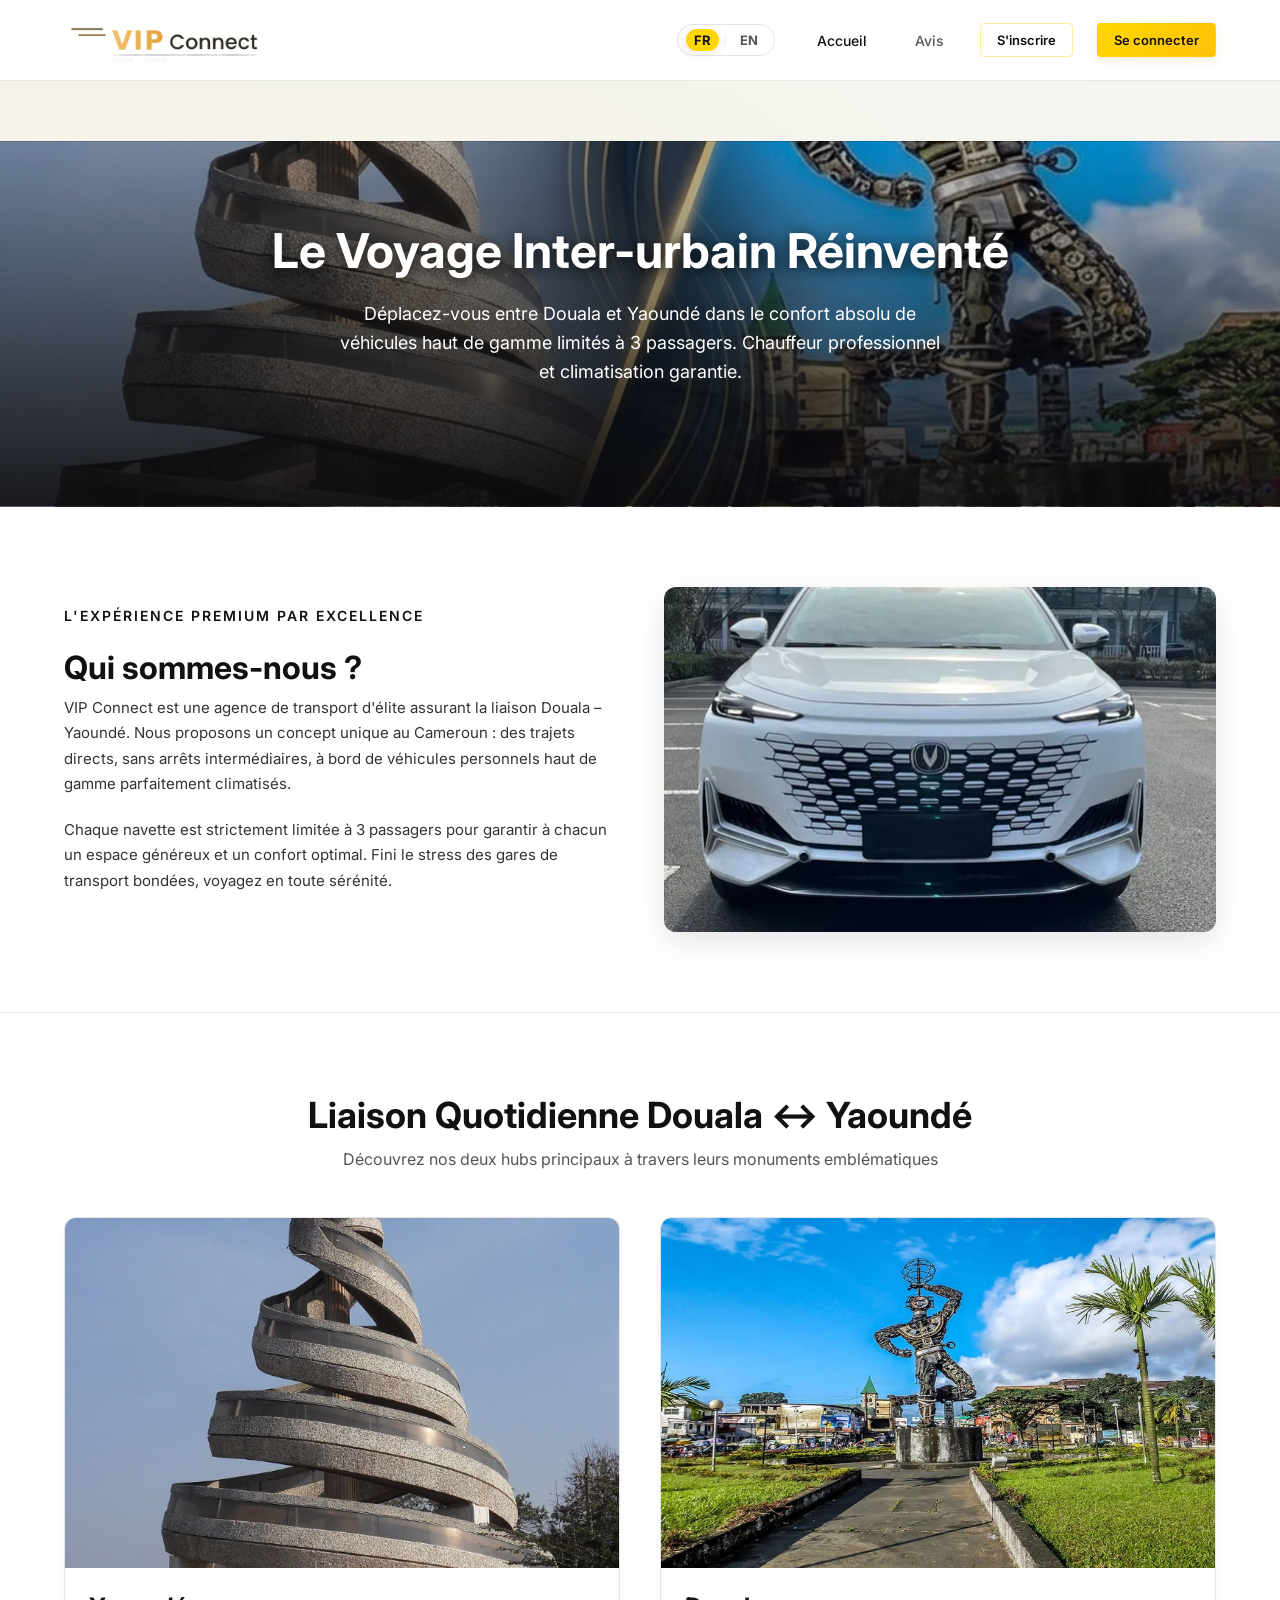
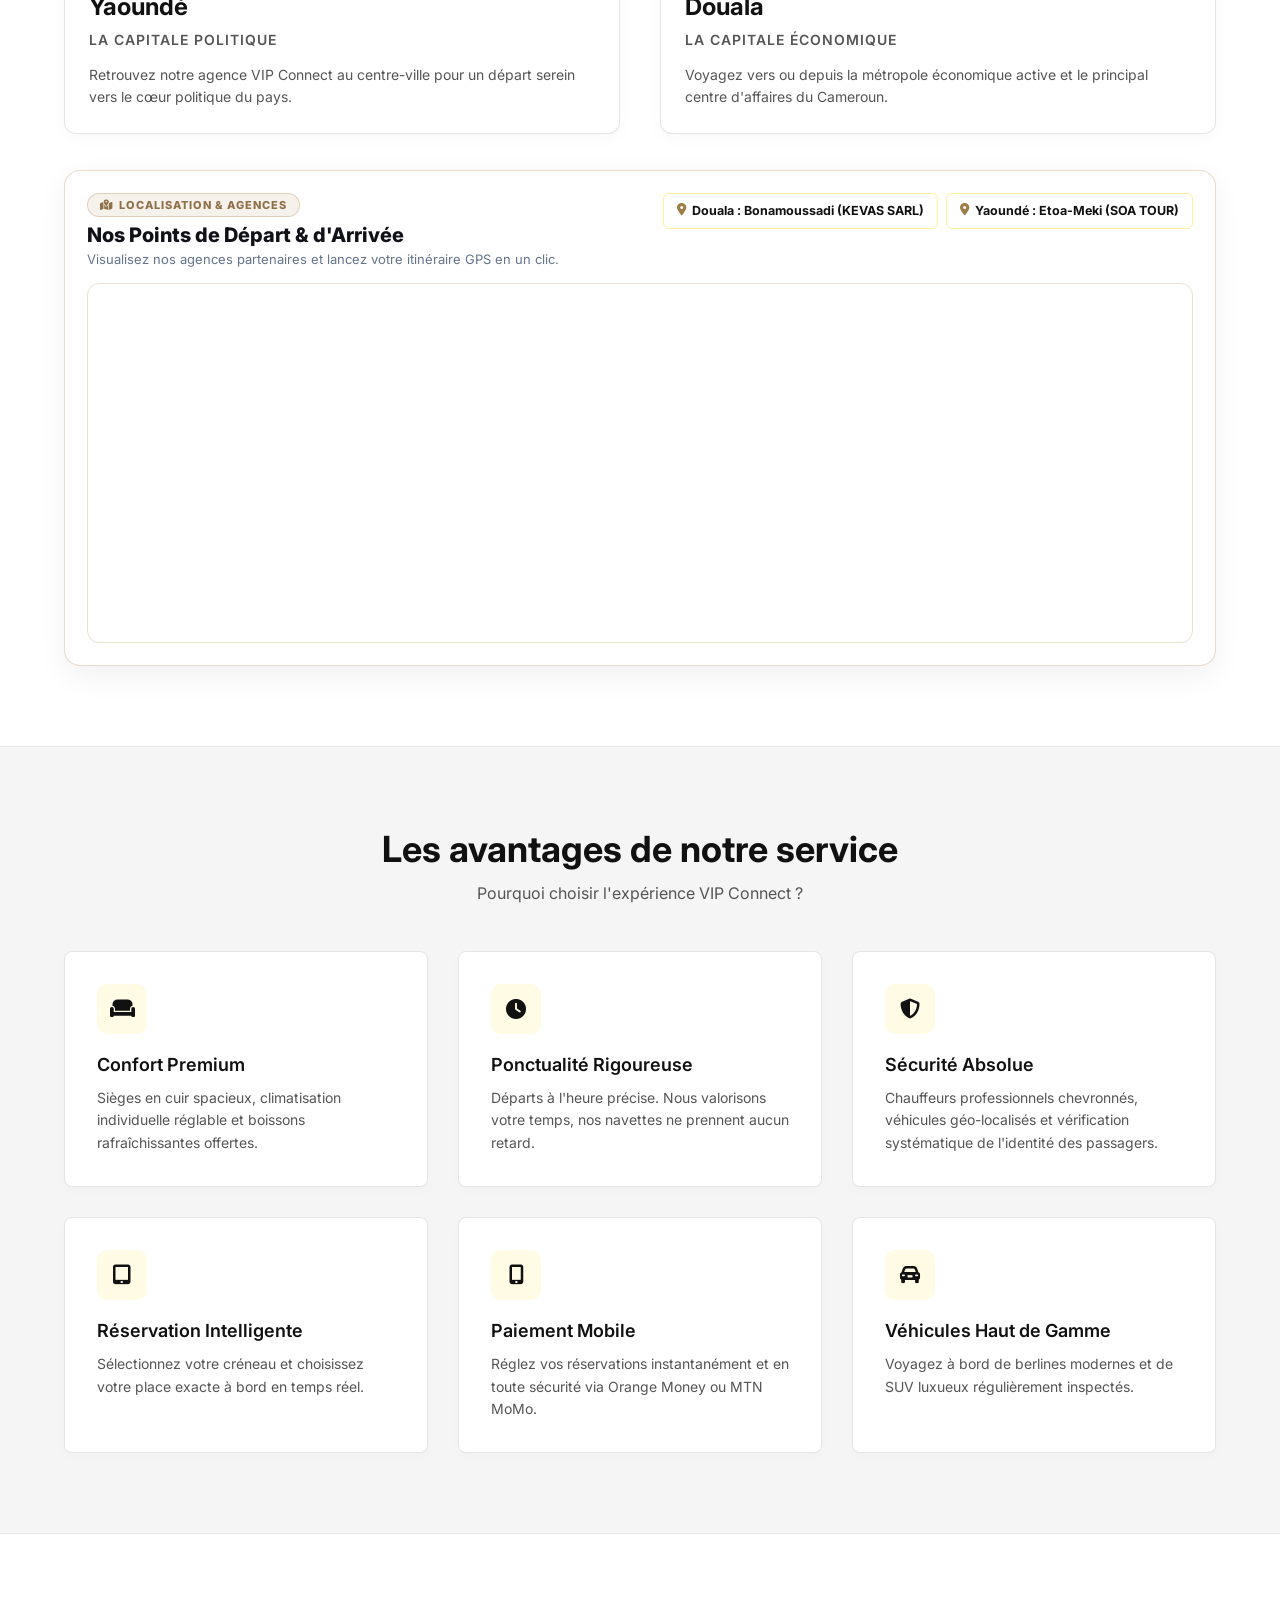
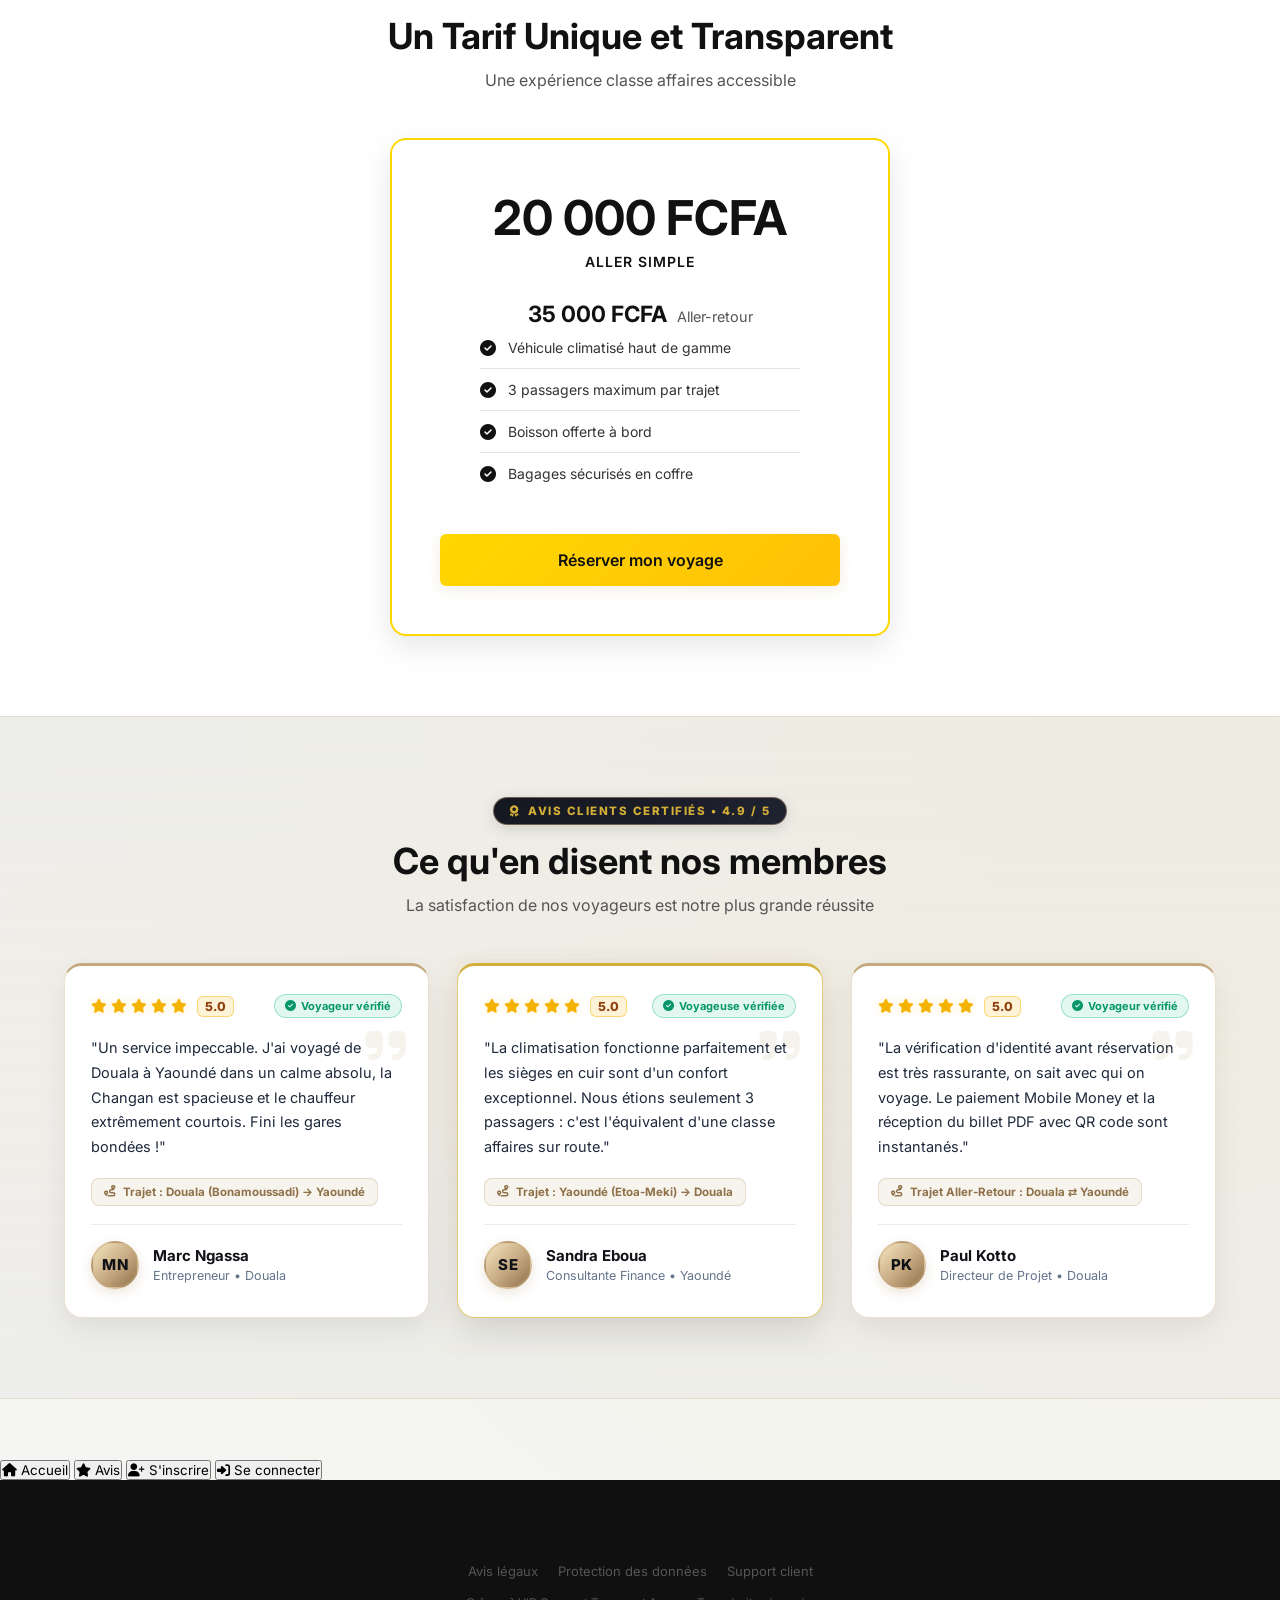
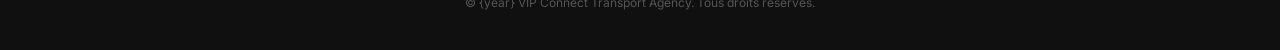
==== commit 5130d9a4: "Installation carte interactive agences + suivi GPS en temps reel Changan (Option 2)" ====
--- a/index.html
+++ b/index.html
@@ -11,9 +11,11 @@
     <link rel="preconnect" href="https://fonts.googleapis.com">
     <link rel="preconnect" href="https://fonts.gstatic.com" crossorigin>
     <link href="https://fonts.googleapis.com/css2?family=Inter:wght@300;400;500;600;700;800&display=swap" rel="stylesheet">
-    <link rel="stylesheet" href="style.css?v=20261118d">
+    <link rel="stylesheet" href="style.css?v=20261120b">
     <!-- Icones FontAwesome pour un rendu élégant -->
     <link rel="stylesheet" href="https://cdnjs.cloudflare.com/ajax/libs/font-awesome/6.4.0/css/all.min.css">
+    <!-- Carte interactive Leaflet (OpenStreetMap - 100% gratuit) -->
+    <link rel="stylesheet" href="https://unpkg.com/leaflet@1.9.4/dist/leaflet.css" crossorigin="">
     <!-- Configuration PWA & Notifications Smartphone -->
     <link rel="manifest" href="manifest.json">
     <meta name="theme-color" content="#c5a880">
@@ -127,6 +129,26 @@
                                     active et le principal centre d'affaires du Cameroun.</p>
                             </div>
                         </div>
+                    </div>
+
+                    <!-- Carte Interactive des Agences & Trajet GPS -->
+                    <div class="vip-map-card" style="margin-top: 36px;">
+                        <div class="vip-map-header">
+                            <div>
+                                <span class="vip-map-badge"><i class="fas fa-map-location-dot"></i> LOCALISATION & AGENCES</span>
+                                <h3>Nos Points de Départ & d'Arrivée</h3>
+                                <p>Visualisez nos agences partenaires et lancez votre itinéraire GPS en un clic.</p>
+                            </div>
+                            <div class="vip-map-actions">
+                                <a href="https://www.google.com/maps/search/?api=1&query=Bonamoussadi+Douala+Cameroun" target="_blank" rel="noopener noreferrer" class="btn-outline vip-gps-btn">
+                                    <i class="fas fa-location-dot" style="color: #9e7d47;"></i> Douala : Bonamoussadi (KEVAS SARL)
+                                </a>
+                                <a href="https://www.google.com/maps/search/?api=1&query=Etoa+Meki+Yaounde+Cameroun" target="_blank" rel="noopener noreferrer" class="btn-outline vip-gps-btn">
+                                    <i class="fas fa-location-dot" style="color: #9e7d47;"></i> Yaoundé : Etoa-Meki (SOA TOUR)
+                                </a>
+                            </div>
+                        </div>
+                        <div id="home-agencies-map" class="vip-leaflet-map"></div>
                     </div>
                 </div>
             </div>
@@ -944,6 +966,33 @@
 
                 </div>
                 
+                <!-- Section Suivi GPS en Direct du Véhicule & Agences -->
+                <div class="vip-map-card" style="margin-top: 32px;">
+                    <div class="vip-map-header">
+                        <div>
+                            <span class="vip-map-badge vip-map-badge-live"><span class="live-pulse-dot"></span> SUIVI GPS EN DIRECT</span>
+                            <h3>Localisation de la Navette Changan</h3>
+                            <p id="live-gps-status-text">Position de la navette VIP et agences d'embarquement (actualisée toutes les 10s).</p>
+                        </div>
+                        <div class="vip-map-actions">
+                            <button type="button" class="btn-outline vip-gps-btn" onclick="app.refreshLiveVehicleMap(true)">
+                                <i class="fas fa-sync-alt"></i> Actualiser GPS
+                            </button>
+                            <button type="button" class="btn-outline vip-gps-btn" onclick="app.centerMapOnUser()">
+                                <i class="fas fa-crosshairs"></i> Ma position
+                            </button>
+                            <a href="chauffeur-gps.html" target="_blank" class="btn-gold vip-gps-btn" id="btn-open-driver-gps" style="text-decoration: none;">
+                                <i class="fas fa-steering-wheel"></i> Mode Chauffeur GPS
+                            </a>
+                        </div>
+                    </div>
+                    <div id="dashboard-live-map" class="vip-leaflet-map"></div>
+                    <div class="vip-map-footer">
+                        <span><strong>Douala :</strong> Bonamoussadi / KEVAS SARL &bull; <a href="https://www.google.com/maps/search/?api=1&query=Bonamoussadi+Douala+Cameroun" target="_blank" rel="noopener noreferrer">Itinéraire GPS ↗</a></span>
+                        <span><strong>Yaoundé :</strong> Etoa-Meki / SOA TOUR &bull; <a href="https://www.google.com/maps/search/?api=1&query=Etoa+Meki+Yaounde+Cameroun" target="_blank" rel="noopener noreferrer">Itinéraire GPS ↗</a></span>
+                    </div>
+                </div>
+
                 <!-- Section Mes Réservations & Billets PDF (Historique du Voyageur) -->
                 <div class="user-reservations-panel" style="margin-top: 40px; background: #ffffff; border: 1px solid rgba(197, 168, 128, 0.35); border-radius: 16px; padding: 25px 30px; box-shadow: 0 8px 25px rgba(0, 0, 0, 0.06);">
                     <div style="display: flex; justify-content: space-between; align-items: center; margin-bottom: 20px; flex-wrap: wrap; gap: 12px; border-bottom: 1px solid rgba(197, 168, 128, 0.15); padding-bottom: 15px;">
@@ -1781,9 +1830,11 @@
     </footer>
 
     <!-- Script logique -->
+    <!-- Librairie Leaflet JS (Carte interactive & Suivi GPS) -->
+    <script src="https://unpkg.com/leaflet@1.9.4/dist/leaflet.js" crossorigin=""></script>
     <!-- Supabase Client JS SDK & Configuration -->
     <script src="https://cdn.jsdelivr.net/npm/@supabase/supabase-js@2"></script>
-    <script src="supabase-client.js?v=20261120"></script>
+    <script src="supabase-client.js?v=20261120b"></script>
     <!-- Librairie html2pdf locale pour génération instantanée et hors-ligne du ticket PDF -->
     <script src="html2pdf.bundle.min.js"></script>
     <script>
@@ -1791,7 +1842,7 @@
             document.write('<script src="https://cdnjs.cloudflare.com/ajax/libs/html2pdf.js/0.10.1/html2pdf.bundle.min.js"><\\/script>');
         }
     </script>
-    <script src="app.js?v=20261120"></script>
+    <script src="app.js?v=20261120b"></script>
 </body>
 
 </html>
--- a/style.css
+++ b/style.css
@@ -3419,7 +3419,128 @@
     }
 }
 
-
-
-
-
+/* ==========================================================================
+   CARTE INTERACTIVE AGENCES & SUIVI GPS TEMPS RÉEL (LEAFLET)
+   ========================================================================== */
+.vip-map-card {
+    background: #ffffff;
+    border: 1px solid rgba(197, 168, 128, 0.4);
+    border-radius: 16px;
+    padding: 22px;
+    box-shadow: 0 10px 30px rgba(0, 0, 0, 0.06);
+}
+
+.vip-map-header {
+    display: flex;
+    justify-content: space-between;
+    align-items: flex-start;
+    flex-wrap: wrap;
+    gap: 14px;
+    margin-bottom: 16px;
+}
+
+.vip-map-header h3 {
+    font-size: 20px;
+    font-weight: 800;
+    color: #111118;
+    margin: 6px 0 4px 0;
+}
+
+.vip-map-header p {
+    font-size: 13px;
+    color: #64748b;
+    margin: 0;
+}
+
+.vip-map-badge {
+    display: inline-flex;
+    align-items: center;
+    gap: 6px;
+    padding: 4px 12px;
+    border-radius: 20px;
+    background: rgba(197, 168, 128, 0.16);
+    border: 1px solid rgba(197, 168, 128, 0.45);
+    color: #8e7148;
+    font-size: 11px;
+    font-weight: 800;
+    letter-spacing: 1px;
+}
+
+.vip-map-badge-live {
+    background: rgba(22, 163, 74, 0.12);
+    border-color: rgba(22, 163, 74, 0.4);
+    color: #15803d;
+}
+
+.live-pulse-dot {
+    width: 8px;
+    height: 8px;
+    border-radius: 50%;
+    background: #16a34a;
+    display: inline-block;
+    animation: kycPulse 1.6s infinite ease-in-out;
+}
+
+.vip-map-actions {
+    display: flex;
+    flex-wrap: wrap;
+    gap: 8px;
+    align-items: center;
+}
+
+.vip-gps-btn {
+    width: auto !important;
+    min-height: 36px !important;
+    padding: 7px 13px !important;
+    font-size: 12.5px !important;
+    font-weight: 700 !important;
+    text-decoration: none !important;
+    display: inline-flex !important;
+    align-items: center !important;
+    gap: 6px !important;
+}
+
+.vip-leaflet-map {
+    width: 100%;
+    height: 360px;
+    border-radius: 12px;
+    border: 1px solid rgba(197, 168, 128, 0.35);
+    overflow: hidden;
+    z-index: 1;
+}
+
+.vip-map-footer {
+    margin-top: 12px;
+    padding-top: 12px;
+    border-top: 1px solid rgba(0, 0, 0, 0.08);
+    display: flex;
+    justify-content: space-between;
+    flex-wrap: wrap;
+    gap: 10px;
+    font-size: 12.5px;
+    color: #475569;
+}
+
+.vip-map-footer a {
+    color: #9e7d47;
+    font-weight: 700;
+    text-decoration: none;
+}
+
+.vip-map-footer a:hover {
+    text-decoration: underline;
+}
+
+@media (max-width: 768px) {
+    .vip-map-card {
+        padding: 16px 12px;
+    }
+    .vip-leaflet-map {
+        height: 290px;
+    }
+}
+
+
+
+
+
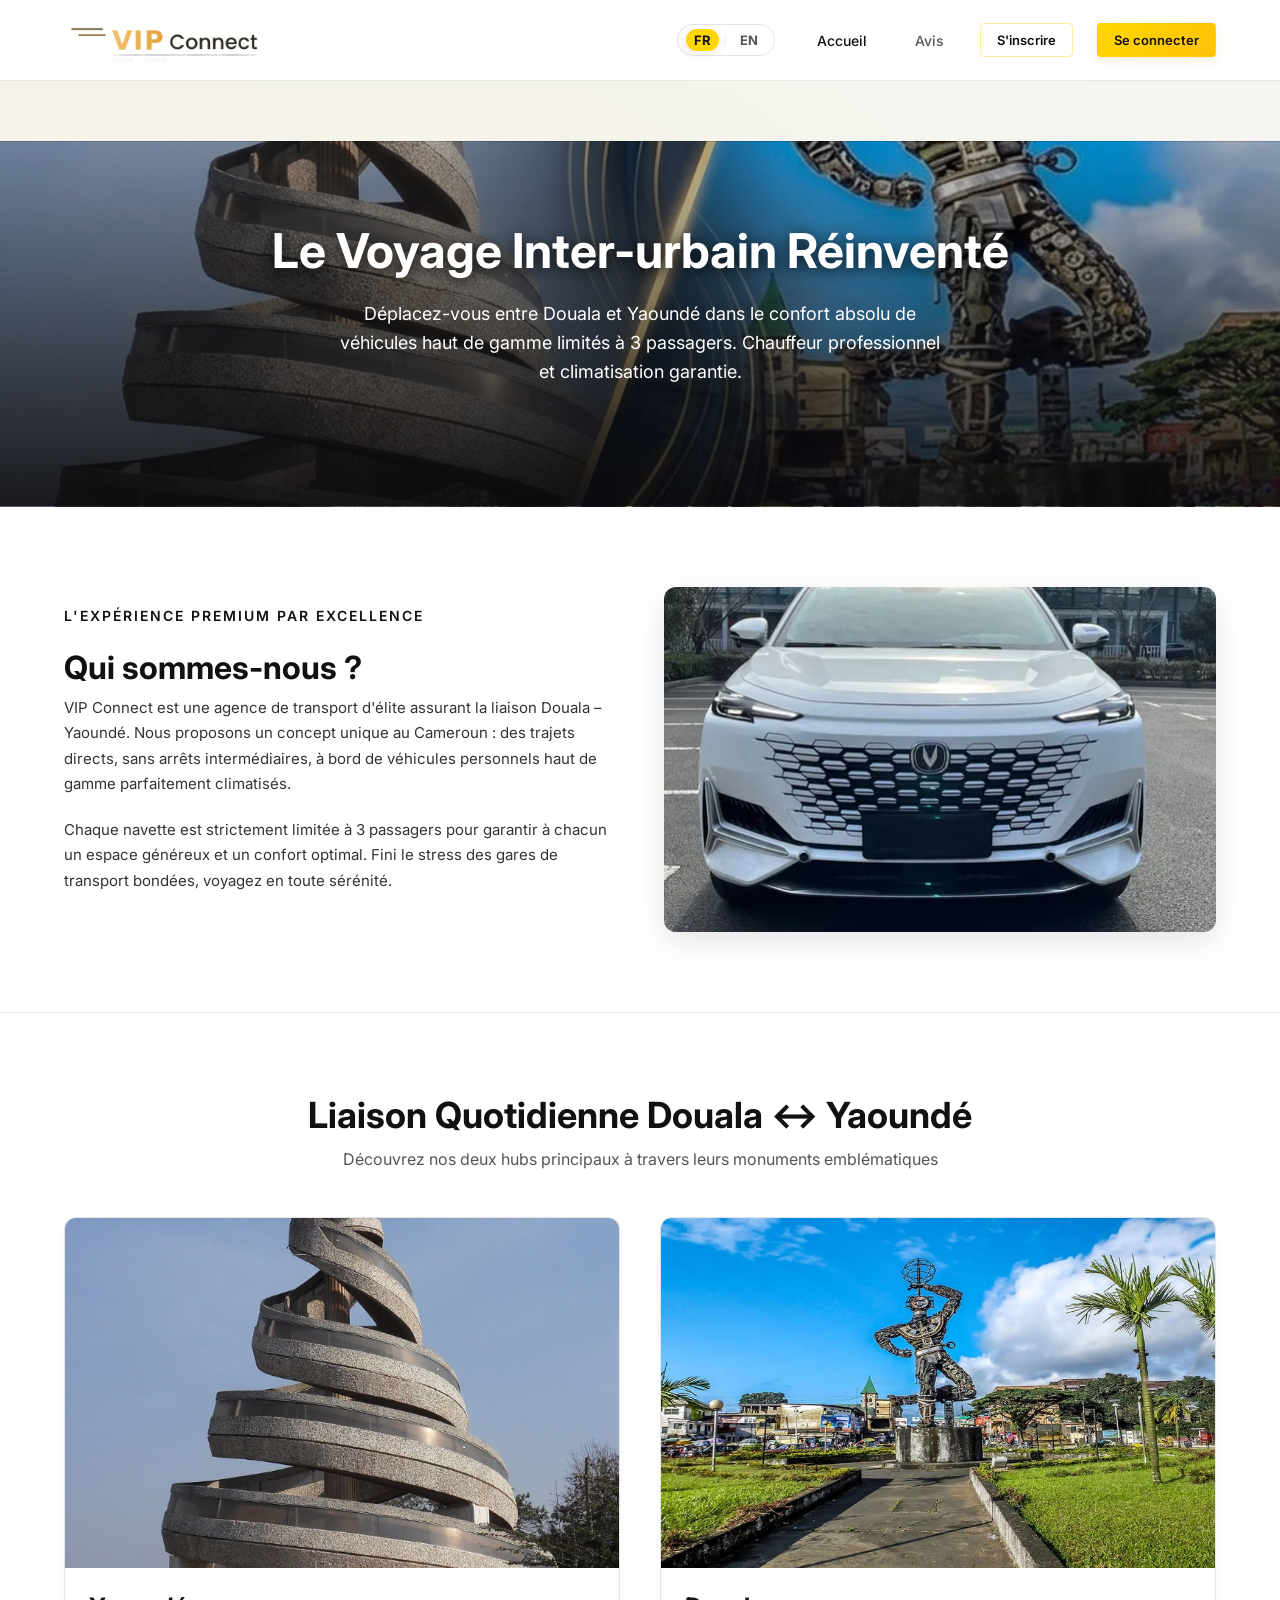
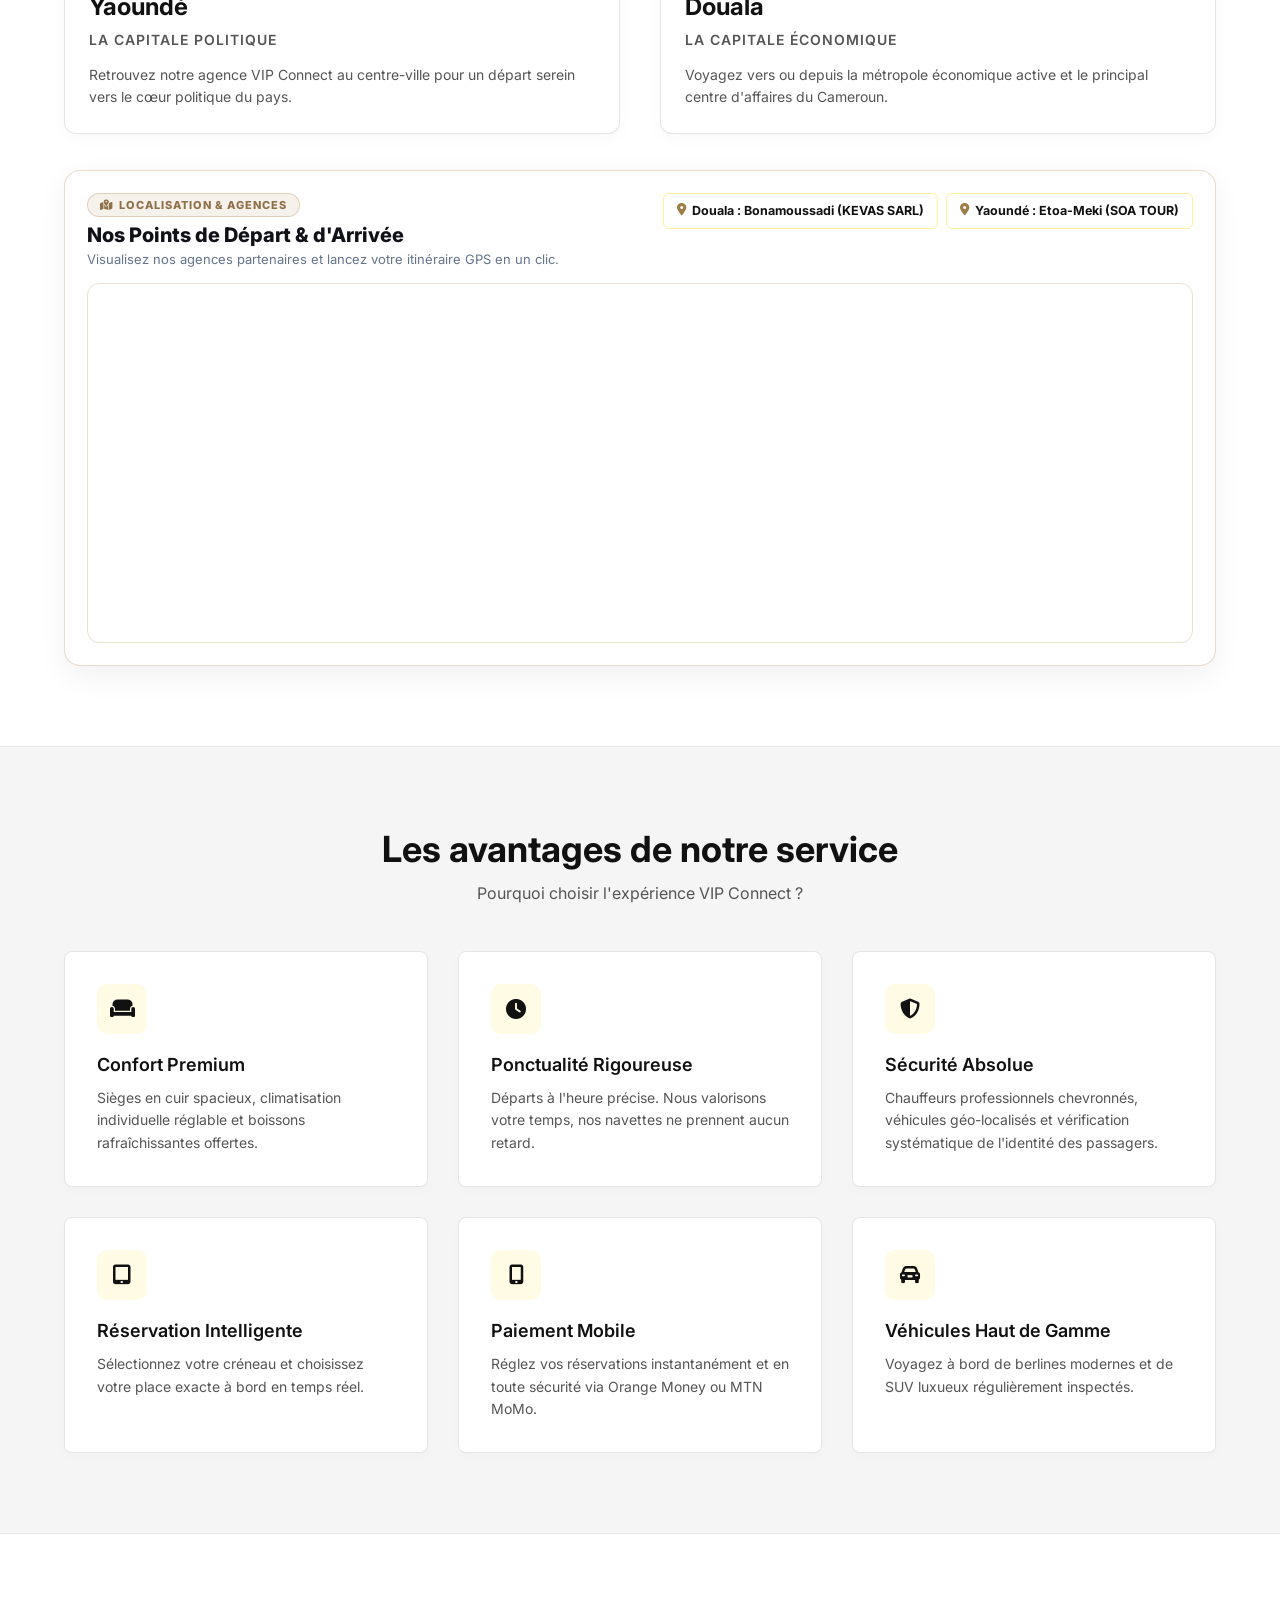
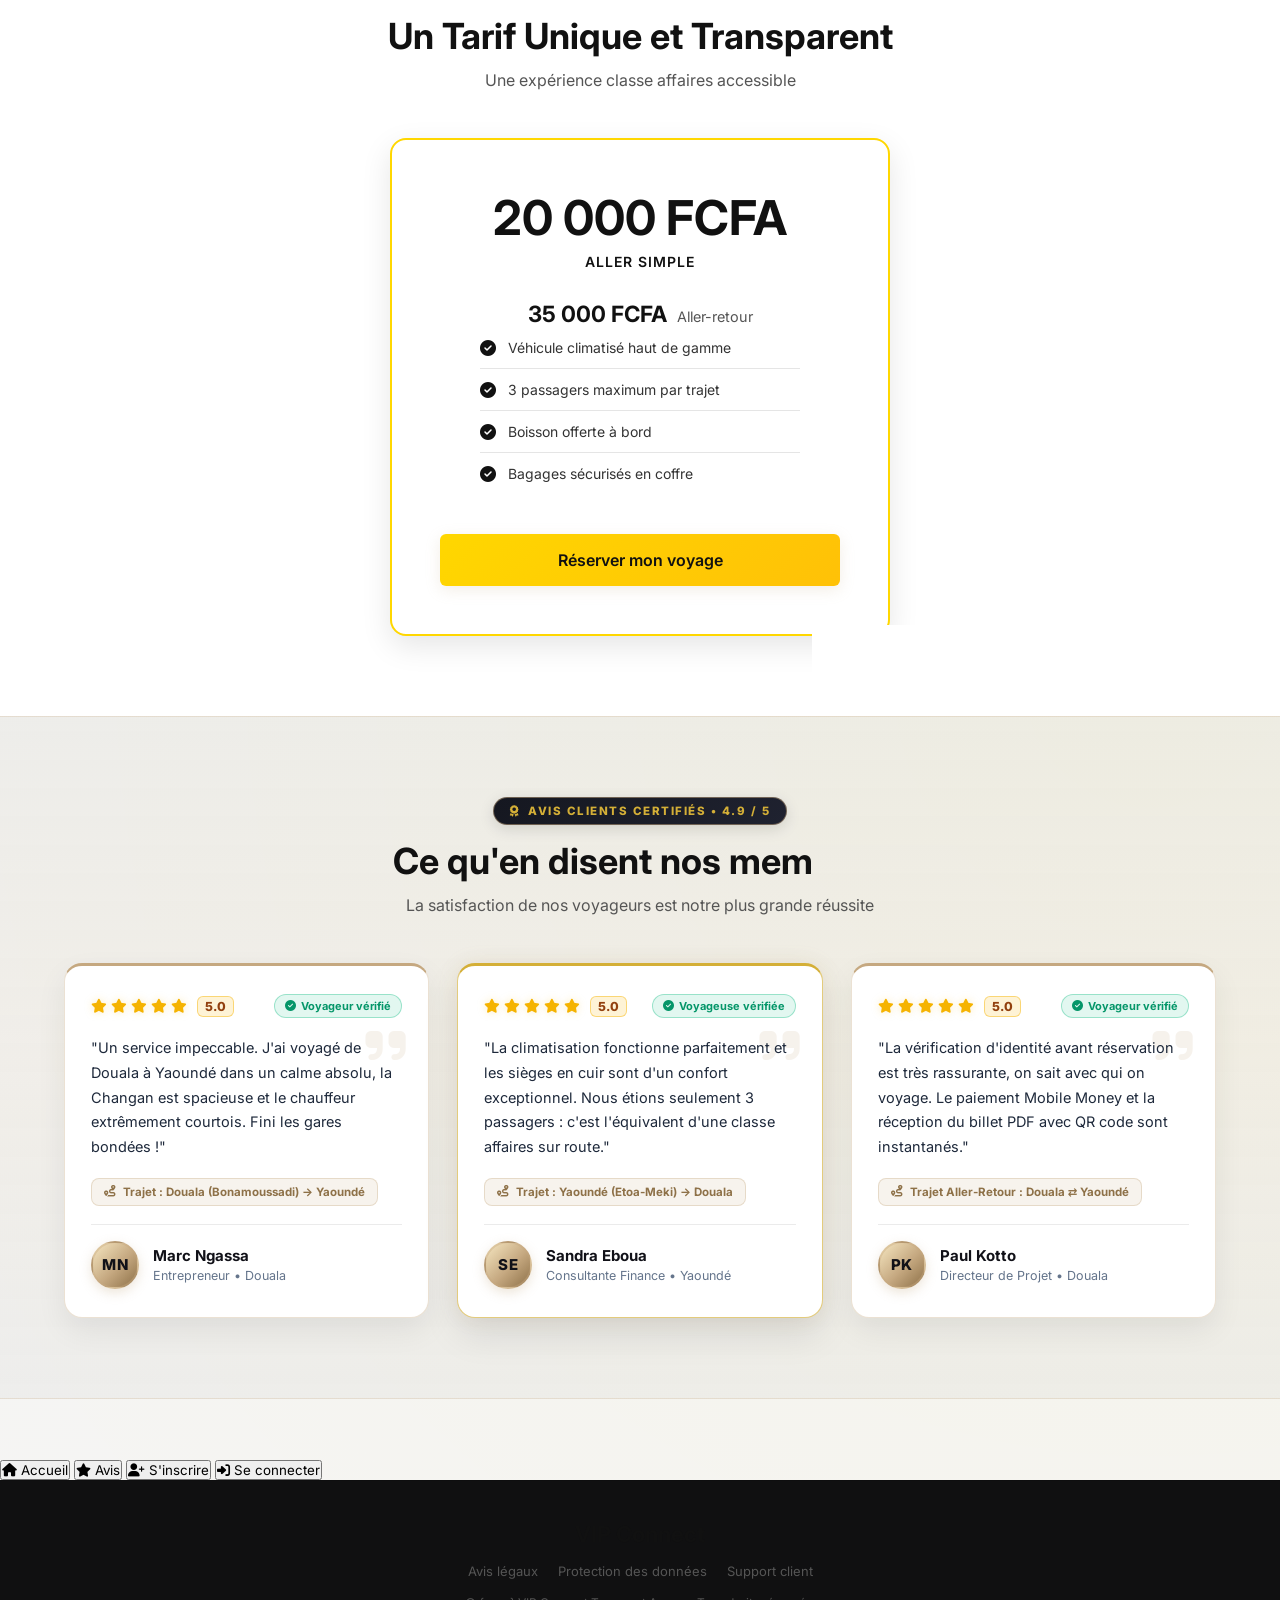
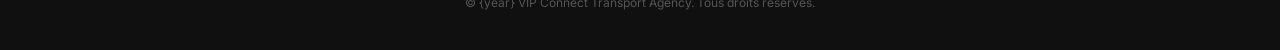
==== commit 977072ba: "Envoi uniquement de l'email avec lien cliquable chauffeur (retrait envoi OTP)" ====
--- a/index.html
+++ b/index.html
@@ -11,7 +11,7 @@
     <link rel="preconnect" href="https://fonts.googleapis.com">
     <link rel="preconnect" href="https://fonts.gstatic.com" crossorigin>
     <link href="https://fonts.googleapis.com/css2?family=Inter:wght@300;400;500;600;700;800&display=swap" rel="stylesheet">
-    <link rel="stylesheet" href="style.css?v=20261120b">
+    <link rel="stylesheet" href="style.css?v=20261120c">
     <!-- Icones FontAwesome pour un rendu élégant -->
     <link rel="stylesheet" href="https://cdnjs.cloudflare.com/ajax/libs/font-awesome/6.4.0/css/all.min.css">
     <!-- Carte interactive Leaflet (OpenStreetMap - 100% gratuit) -->
@@ -373,6 +373,13 @@
                             <a href="#" onclick="app.showSection('register')"
                                 style="color: var(--text-white); text-decoration: none; font-weight: 600; margin-left: 5px;"
                                 data-i18n="login.create_account_link">Créer un compte</a>
+                        </div>
+
+                        <div style="margin-top: 16px; padding-top: 14px; border-top: 1px dashed rgba(197, 168, 128, 0.4); text-align: center;">
+                            <a href="#" onclick="app.openDriverActivationPage(); return false;"
+                                style="color: #9e7d47; font-size: 13px; font-weight: 700; text-decoration: none;">
+                                <i class="fas fa-id-badge" style="margin-right: 6px;"></i> Chauffeur VIP ? Activer mon compte avec le code reçu par email
+                            </a>
                         </div>
                     </form>
                 </div>
@@ -966,13 +973,13 @@
 
                 </div>
                 
-                <!-- Section Suivi GPS en Direct du Véhicule & Agences -->
+                <!-- Section Suivi GPS en Direct du Véhicule & Agences (Visualisation Client) -->
                 <div class="vip-map-card" style="margin-top: 32px;">
                     <div class="vip-map-header">
                         <div>
                             <span class="vip-map-badge vip-map-badge-live"><span class="live-pulse-dot"></span> SUIVI GPS EN DIRECT</span>
-                            <h3>Localisation de la Navette Changan</h3>
-                            <p id="live-gps-status-text">Position de la navette VIP et agences d'embarquement (actualisée toutes les 10s).</p>
+                            <h3>Localisation de votre Navette Changan</h3>
+                            <p id="live-gps-status-text">Visualisez en temps réel la position de la navette pilotée par votre chauffeur (actualisée toutes les 10s).</p>
                         </div>
                         <div class="vip-map-actions">
                             <button type="button" class="btn-outline vip-gps-btn" onclick="app.refreshLiveVehicleMap(true)">
@@ -981,15 +988,26 @@
                             <button type="button" class="btn-outline vip-gps-btn" onclick="app.centerMapOnUser()">
                                 <i class="fas fa-crosshairs"></i> Ma position
                             </button>
-                            <a href="chauffeur-gps.html" target="_blank" class="btn-gold vip-gps-btn" id="btn-open-driver-gps" style="text-decoration: none;">
-                                <i class="fas fa-steering-wheel"></i> Mode Chauffeur GPS
-                            </a>
                         </div>
                     </div>
                     <div id="dashboard-live-map" class="vip-leaflet-map"></div>
                     <div class="vip-map-footer">
                         <span><strong>Douala :</strong> Bonamoussadi / KEVAS SARL &bull; <a href="https://www.google.com/maps/search/?api=1&query=Bonamoussadi+Douala+Cameroun" target="_blank" rel="noopener noreferrer">Itinéraire GPS ↗</a></span>
                         <span><strong>Yaoundé :</strong> Etoa-Meki / SOA TOUR &bull; <a href="https://www.google.com/maps/search/?api=1&query=Etoa+Meki+Yaounde+Cameroun" target="_blank" rel="noopener noreferrer">Itinéraire GPS ↗</a></span>
+                    </div>
+
+                    <!-- BOUTON SOS D'URGENCE (MAINTENIR 3 SECONDES) -->
+                    <div class="sos-panel">
+                        <div class="sos-panel-text">
+                            <strong><i class="fas fa-triangle-exclamation" style="color: #dc2626; margin-right: 6px;"></i> Assistance & Sécurité en Voyage (SOS)</strong>
+                            <span id="sos-hold-hint">En cas d'urgence ou de problème pendant le trajet, <strong>maintenez le bouton SOS appuyé pendant 3 secondes</strong> pour alerter immédiatement l'agence.</span>
+                        </div>
+                        <button type="button" id="btn-client-sos" class="btn-sos-hold"
+                            onmousedown="app.startSosHold()" onmouseup="app.cancelSosHold()" onmouseleave="app.cancelSosHold()"
+                            ontouchstart="app.startSosHold(event)" ontouchend="app.cancelSosHold()" ontouchcancel="app.cancelSosHold()">
+                            <span class="sos-progress-bar" id="sos-progress-bar"></span>
+                            <span class="sos-btn-label" id="sos-btn-label"><i class="fas fa-bell"></i> SOS — Maintenir 3s</span>
+                        </button>
                     </div>
                 </div>
 
@@ -1100,6 +1118,16 @@
                         <a class="admin-nav-item" onclick="app.showAdminTab('vehicles', this)">
                             <i class="fas fa-car" style="width: 20px;"></i> Véhicules & Horaires
                         </a>
+                        <a class="admin-nav-item" onclick="app.showAdminTab('drivers', this)">
+                            <i class="fas fa-id-badge" style="width: 20px;"></i> Chauffeurs
+                        </a>
+                        <a class="admin-nav-item" onclick="app.showAdminTab('trips', this)">
+                            <i class="fas fa-route" style="width: 20px;"></i> Voyages & Suivi Live
+                        </a>
+                        <a class="admin-nav-item" onclick="app.showAdminTab('security', this)">
+                            <i class="fas fa-qrcode" style="width: 20px;"></i> Code QR & Alertes SOS
+                            <span id="admin-sos-badge" class="badge badge-rejected" style="margin-left: auto; display: none;">0</span>
+                        </a>
                     </nav>
 
                     <div style="margin-top: 25px; padding: 0 6px;">
@@ -1133,6 +1161,7 @@
                                         <th>Passager</th>
                                         <th>Téléphone</th>
                                         <th>Transaction Pay</th>
+                                        <th>Embarquement (QR)</th>
                                         <th>Statut</th>
                                     </tr>
                                 </thead>
@@ -1320,6 +1349,258 @@
                         </div>
                     </div>
 
+                    <!-- TAB : GESTION DES CHAUFFEURS (ACCÈS DONNÉ PAR L'ADMIN) -->
+                    <div id="admin-tab-drivers" class="admin-tab-content hidden">
+                        <div class="admin-header">
+                            <div>
+                                <h2 class="admin-title">Gestion des Chauffeurs VIP</h2>
+                                <p style="font-size: 13px; color: var(--text-muted); margin: 4px 0 0 0;">
+                                    Ajoutez un chauffeur : il recevra automatiquement un e-mail avec son lien pour créer son mot de passe et accéder à l'Espace Chauffeur.
+                                </p>
+                            </div>
+                        </div>
+
+                        <div class="card-premium" style="margin-bottom: 24px; padding: 22px; max-width: 100%;">
+                            <h3 style="font-size: 16px; margin-bottom: 16px; color: var(--text-white);"><i class="fas fa-user-plus" style="color: #9e7d47; margin-right: 8px;"></i> Ajouter un nouveau chauffeur</h3>
+                            <form id="form-add-driver" onsubmit="app.handleAddDriver(event)" style="display: grid; grid-template-columns: repeat(auto-fit, minmax(190px, 1fr)); gap: 12px; align-items: end;">
+                                <div class="form-group" style="margin-bottom: 0;">
+                                    <label for="drv-firstname">Prénom</label>
+                                    <input type="text" id="drv-firstname" class="form-control" placeholder="Ex: Jean" required>
+                                </div>
+                                <div class="form-group" style="margin-bottom: 0;">
+                                    <label for="drv-lastname">Nom</label>
+                                    <input type="text" id="drv-lastname" class="form-control" placeholder="Ex: Mbarga" required>
+                                </div>
+                                <div class="form-group" style="margin-bottom: 0;">
+                                    <label for="drv-email">Adresse Email</label>
+                                    <input type="email" id="drv-email" class="form-control" placeholder="chauffeur@gmail.com" required>
+                                </div>
+                                <div class="form-group" style="margin-bottom: 0;">
+                                    <label for="drv-phone">Téléphone</label>
+                                    <input type="tel" id="drv-phone" class="form-control" placeholder="6xx xx xx xx" required>
+                                </div>
+                                <div class="form-group" style="margin-bottom: 0;">
+                                    <label for="drv-vehicle">Véhicule assigné</label>
+                                    <input type="text" id="drv-vehicle" class="form-control" value="Changan VIP #1" required>
+                                </div>
+                                <button type="submit" id="btn-add-driver" class="btn-gold" style="height: 46px; font-weight: 800;">
+                                    <i class="fas fa-paper-plane" style="margin-right: 6px;"></i> Ajouter & Inviter
+                                </button>
+                            </form>
+                        </div>
+
+                        <div class="admin-table-container">
+                            <table class="admin-table">
+                                <thead>
+                                    <tr>
+                                        <th>Chauffeur</th>
+                                        <th>Téléphone</th>
+                                        <th>Email</th>
+                                        <th>Véhicule</th>
+                                        <th>Accès Compte</th>
+                                        <th>Actions</th>
+                                    </tr>
+                                </thead>
+                                <tbody id="table-drivers-body">
+                                    <!-- Rempli en JS -->
+                                </tbody>
+                            </table>
+                        </div>
+                    </div>
+
+                    <!-- TAB : HISTORIQUE DES VOYAGES (CALENDRIER) & CARTE GPS EN DIRECT -->
+                    <div id="admin-tab-trips" class="admin-tab-content hidden">
+                        <div class="admin-header" style="flex-wrap: wrap; gap: 14px;">
+                            <div>
+                                <h2 class="admin-title">Voyages, Chauffeurs & Suivi GPS Live</h2>
+                                <p style="font-size: 13px; color: var(--text-muted); margin: 4px 0 0 0;">
+                                    Sélectionnez une date (passée ou du jour) pour voir quel chauffeur a roulé, avec quel véhicule et quels passagers ont voyagé.
+                                </p>
+                            </div>
+                            <div style="display: flex; align-items: center; gap: 10px; flex-wrap: wrap;">
+                                <label for="admin-trips-date" style="font-size: 13px; font-weight: 700; color: var(--text-white);"><i class="far fa-calendar-alt" style="color: #9e7d47; margin-right: 5px;"></i> Date :</label>
+                                <input type="date" id="admin-trips-date" class="form-control" style="width: 185px; padding: 8px 12px;" onchange="app.renderAdminTripsHistory()">
+                                <button type="button" class="btn-outline" style="width: auto; padding: 8px 14px; font-size: 12.5px;" onclick="app.showAllTripsHistory()">Voir tout</button>
+                            </div>
+                        </div>
+
+                        <!-- Carte GPS en direct (Visualisation Admin) -->
+                        <div class="vip-map-card" style="margin-bottom: 24px;">
+                            <div class="vip-map-header">
+                                <div>
+                                    <span class="vip-map-badge vip-map-badge-live"><span class="live-pulse-dot"></span> VISUALISATION FLOTTE EN DIRECT</span>
+                                    <h3>Position en temps réel des chauffeurs</h3>
+                                    <p id="admin-live-gps-summary">Position mise à jour automatiquement dès qu'un chauffeur démarre son voyage.</p>
+                                </div>
+                                <button type="button" class="btn-outline vip-gps-btn" onclick="app.refreshAdminLiveMap(true)">
+                                    <i class="fas fa-sync-alt"></i> Actualiser la carte
+                                </button>
+                            </div>
+                            <div id="admin-live-map" class="vip-leaflet-map" style="height: 310px;"></div>
+                        </div>
+
+                        <div class="admin-table-container">
+                            <table class="admin-table">
+                                <thead>
+                                    <tr>
+                                        <th>Date & Heure</th>
+                                        <th>Trajet</th>
+                                        <th>Chauffeur</th>
+                                        <th>Véhicule</th>
+                                        <th>Passagers (Scannés / Total)</th>
+                                        <th>Statut Voyage</th>
+                                    </tr>
+                                </thead>
+                                <tbody id="table-admin-trips-body">
+                                    <!-- Rempli en JS -->
+                                </tbody>
+                            </table>
+                        </div>
+                    </div>
+
+                    <!-- TAB : CODE QR EMPLOYÉ & ALERTES SOS -->
+                    <div id="admin-tab-security" class="admin-tab-content hidden">
+                        <div class="admin-header">
+                            <h2 class="admin-title">Sécurité Embarquement (Code QR) & Alertes SOS</h2>
+                        </div>
+
+                        <!-- Modification du code PIN QR -->
+                        <div class="card-premium" style="margin-bottom: 24px; padding: 22px; max-width: 100%;">
+                            <h3 style="font-size: 16px; margin-bottom: 8px; color: var(--text-white);"><i class="fas fa-qrcode" style="color: #9e7d47; margin-right: 8px;"></i> Code de vérification unique lors du scan QR</h3>
+                            <p style="font-size: 13px; color: var(--text-muted); margin-bottom: 16px;">
+                                Lorsqu'un billet est scanné par la caméra d'un téléphone, ce code est exigé pour prouver qu'il s'agit d'un employé VIP Connect avant de pouvoir cliquer sur « Voyagé ». (Code par défaut : <strong>2846</strong>)
+                            </p>
+                            <div style="display: flex; gap: 12px; align-items: center; flex-wrap: wrap;">
+                                <input type="text" id="admin-qr-pin-input" class="form-control" style="width: 180px; font-family: monospace; font-size: 20px; font-weight: 800; letter-spacing: 5px; text-align: center;" maxlength="8" value="2846">
+                                <button type="button" class="btn-gold" style="width: auto; padding: 11px 22px; font-weight: 800;" onclick="app.saveQrVerificationPin()">
+                                    <i class="fas fa-save" style="margin-right: 6px;"></i> Enregistrer le nouveau code
+                                </button>
+                            </div>
+                        </div>
+
+                        <!-- Liste des Alertes SOS Clients -->
+                        <div class="admin-table-container">
+                            <div style="padding: 16px 20px; border-bottom: 1px solid var(--border-light); display: flex; justify-content: space-between; align-items: center;">
+                                <strong style="color: #dc2626; font-size: 15px;"><i class="fas fa-triangle-exclamation" style="margin-right: 6px;"></i> Alertes SOS reçues des clients</strong>
+                                <button type="button" class="btn-outline" style="width: auto; padding: 6px 12px; font-size: 12px;" onclick="app.syncWithSupabase(true)">Actualiser</button>
+                            </div>
+                            <table class="admin-table">
+                                <thead>
+                                    <tr>
+                                        <th>Heure</th>
+                                        <th>Client</th>
+                                        <th>Téléphone</th>
+                                        <th>Position GPS</th>
+                                        <th>Statut</th>
+                                        <th>Action</th>
+                                    </tr>
+                                </thead>
+                                <tbody id="table-sos-body">
+                                    <!-- Rempli en JS -->
+                                </tbody>
+                            </table>
+                        </div>
+                    </div>
+
+                </div>
+            </div>
+        </section>
+
+        <!-- 3E ESPACE : ESPACE CHAUFFEUR DÉDIÉ (GPS EN DIRECT & DÉPARTS) -->
+        <section id="sec-driver" class="section-container hidden">
+            <div class="container" style="max-width: 960px; margin: 28px auto;">
+                <div class="card-premium" style="max-width: 100%; padding: 26px; margin-bottom: 24px;">
+                    <div style="display: flex; justify-content: space-between; align-items: center; flex-wrap: wrap; gap: 14px; border-bottom: 1px solid var(--border-light); padding-bottom: 16px; margin-bottom: 20px;">
+                        <div>
+                            <span class="vip-map-badge"><i class="fas fa-id-badge"></i> ESPACE CHAUFFEUR VIP CONNECT</span>
+                            <h2 id="driver-welcome-name" style="margin: 8px 0 4px; font-size: 24px; color: var(--text-white);">Bienvenue Chauffeur</h2>
+                            <p id="driver-vehicle-badge" style="margin: 0; font-size: 13.5px; color: #9e7d47; font-weight: 700;">Véhicule assigné : Changan VIP #1</p>
+                        </div>
+                        <button type="button" class="btn-outline" style="width: auto; padding: 9px 16px; font-size: 13px;" onclick="app.handleLogout()">
+                            <i class="fas fa-sign-out-alt" style="margin-right: 6px;"></i> Déconnexion
+                        </button>
+                    </div>
+
+                    <div style="display: grid; grid-template-columns: repeat(auto-fit, minmax(220px, 1fr)); gap: 14px; margin-bottom: 18px;">
+                        <div class="form-group" style="margin-bottom: 0;">
+                            <label for="driver-trip-route">Trajet du départ</label>
+                            <select id="driver-trip-route" class="form-control" onchange="app.renderDriverPassengersList()">
+                                <option value="Douala - Yaoundé">Douala (Bonamoussadi) → Yaoundé (Etoa-Meki)</option>
+                                <option value="Yaoundé - Douala">Yaoundé (Etoa-Meki) → Douala (Bonamoussadi)</option>
+                            </select>
+                        </div>
+                        <div class="form-group" style="margin-bottom: 0;">
+                            <label for="driver-trip-time">Créneau horaire</label>
+                            <select id="driver-trip-time" class="form-control" onchange="app.renderDriverPassengersList()">
+                                <option value="04:30">04:30 (Douala)</option>
+                                <option value="10:00">10:00 (Yaoundé)</option>
+                                <option value="15:00" selected>15:00 (Douala / Yaoundé)</option>
+                            </select>
+                        </div>
+                        <div class="form-group" style="margin-bottom: 0;">
+                            <label for="driver-trip-vehicle">Véhicule conduit</label>
+                            <input type="text" id="driver-trip-vehicle" class="form-control" value="Changan VIP #1">
+                        </div>
+                    </div>
+
+                    <div style="display: flex; gap: 12px; flex-wrap: wrap; align-items: center; margin-bottom: 18px;">
+                        <button type="button" id="btn-driver-start-trip" class="btn-gold" style="flex: 1; min-width: 240px; padding: 14px 20px; font-size: 15px; font-weight: 800;" onclick="app.toggleDriverTripTracking()">
+                            <i class="fas fa-play-circle" style="margin-right: 8px;"></i> Commencer le voyage (Activer GPS en direct)
+                        </button>
+                    </div>
+
+                    <div id="driver-gps-status-box" style="background: #faf8f5; border: 1px solid #d4bd9a; border-radius: 10px; padding: 12px 16px; font-size: 13px; color: #334155; margin-bottom: 18px;">
+                        <i class="fas fa-satellite-dish" style="color: #9e7d47; margin-right: 6px;"></i>
+                        <span id="driver-gps-status-label">En attente de départ. Cliquez sur « Commencer le voyage » pour partager votre localisation en direct aux passagers et à l'administrateur.</span>
+                    </div>
+
+                    <!-- Carte GPS du Chauffeur -->
+                    <div id="driver-space-map" class="vip-leaflet-map" style="height: 340px;"></div>
+                </div>
+
+                <!-- Passagers du jour pour ce voyage -->
+                <div class="card-premium" style="max-width: 100%; padding: 22px;">
+                    <h3 style="font-size: 17px; margin-bottom: 14px; color: var(--text-white);"><i class="fas fa-users" style="color: #9e7d47; margin-right: 8px;"></i> Passagers prévus aujourd'hui sur ce trajet</h3>
+                    <div id="driver-passengers-list" style="font-size: 13.5px; color: var(--text-muted);">
+                        Chargement des passagers...
+                    </div>
+                </div>
+            </div>
+        </section>
+
+        <!-- PAGE ACTIVATION MOT DE PASSE CHAUFFEUR (PAR CODE OTP EMAIL OU LIEN) -->
+        <section id="sec-driver-setup" class="section-container hidden">
+            <div class="container">
+                <div class="card-premium" style="max-width: 480px;">
+                    <div style="text-align: center; margin-bottom: 18px;">
+                        <span class="vip-map-badge"><i class="fas fa-key"></i> ACTIVATION COMPTE CHAUFFEUR</span>
+                        <h3 style="font-size: 22px; margin: 12px 0 6px; color: var(--text-white);">Créez votre mot de passe</h3>
+                        <p id="driver-setup-email-display" style="font-size: 13.5px; color: var(--text-muted); margin: 0;">Saisissez votre email chauffeur et le code à 6 chiffres reçu dans votre boîte mail.</p>
+                    </div>
+                    <form id="form-driver-setup" onsubmit="app.handleDriverPasswordSetup(event)">
+                        <div class="form-group" id="driver-setup-email-group">
+                            <label for="driver-setup-email">Votre adresse Email (enregistrée par l'Admin)</label>
+                            <input type="email" id="driver-setup-email" class="form-control" placeholder="chauffeur@gmail.com" required>
+                        </div>
+                        <div class="form-group" id="driver-setup-otp-group">
+                            <label for="driver-setup-otp">Code de vérification à 6 chiffres reçu par email</label>
+                            <input type="text" inputmode="numeric" maxlength="6" id="driver-setup-otp" class="form-control" placeholder="Ex: 123456" style="font-family: monospace; font-size: 18px; letter-spacing: 6px; text-align: center; font-weight: 800;">
+                        </div>
+                        <div class="form-group">
+                            <label for="driver-setup-pass">Nouveau mot de passe (min. 6 caractères)</label>
+                            <input type="password" id="driver-setup-pass" class="form-control" placeholder="••••••••" required minlength="6">
+                        </div>
+                        <div class="form-group">
+                            <label for="driver-setup-pass-confirm">Confirmer le mot de passe</label>
+                            <input type="password" id="driver-setup-pass-confirm" class="form-control" placeholder="••••••••" required minlength="6">
+                        </div>
+                        <button type="submit" id="btn-driver-activate" class="btn-gold" style="width: 100%; font-weight: 800;">
+                            <i class="fas fa-check-circle" style="margin-right: 8px;"></i> Valider le code & Activer mon compte
+                        </button>
+                        <div style="text-align: center; margin-top: 14px;">
+                            <a href="#" onclick="app.showSection('login'); return false;" style="font-size: 13px; color: var(--text-muted); text-decoration: none;">← Retour à la connexion</a>
+                        </div>
+                    </form>
                 </div>
             </div>
         </section>
@@ -1682,8 +1963,9 @@
                         </tr>
                     </table>
 
-                    <div style="margin-top: 10px; padding-top: 8px; border-top: 1px solid #edf2f7; font-size: 11px; color: #2d3748;">
-                        <strong>Points d'embarquement & d'arrivée :</strong> Douala (Bonamoussadi / <strong>KEVAS SARL</strong>) &bull; Yaoundé (Etoa-Meki / <strong>SOA TOUR</strong>)
+                    <div style="margin-top: 10px; padding-top: 8px; border-top: 1px solid #edf2f7; font-size: 11px; color: #2d3748; line-height: 1.5;">
+                        <strong>Points d'embarquement & d'arrivée :</strong> Douala (Bonamoussadi / <strong>KEVAS SARL</strong>) &bull; Yaoundé (Etoa-Meki / <strong>SOA TOUR</strong>)<br>
+                        <strong>Franchise Bagages incluse :</strong> <strong>23 kg</strong> (malle arrière) + <strong>7 kg</strong> (bagage à main) par passager
                     </div>
                 </div>
 
@@ -1834,7 +2116,7 @@
     <script src="https://unpkg.com/leaflet@1.9.4/dist/leaflet.js" crossorigin=""></script>
     <!-- Supabase Client JS SDK & Configuration -->
     <script src="https://cdn.jsdelivr.net/npm/@supabase/supabase-js@2"></script>
-    <script src="supabase-client.js?v=20261120b"></script>
+    <script src="supabase-client.js?v=20261120e"></script>
     <!-- Librairie html2pdf locale pour génération instantanée et hors-ligne du ticket PDF -->
     <script src="html2pdf.bundle.min.js"></script>
     <script>
@@ -1842,7 +2124,7 @@
             document.write('<script src="https://cdnjs.cloudflare.com/ajax/libs/html2pdf.js/0.10.1/html2pdf.bundle.min.js"><\\/script>');
         }
     </script>
-    <script src="app.js?v=20261120b"></script>
+    <script src="app.js?v=20261120f"></script>
 </body>
 
 </html>
--- a/style.css
+++ b/style.css
@@ -3540,7 +3540,76 @@
     }
 }
 
-
-
-
-
+/* ==========================================================================
+   BOUTON SOS D'URGENCE CLIENT (MAINTENIR 3 SECONDES)
+   ========================================================================== */
+.sos-panel {
+    margin-top: 16px;
+    padding: 16px 18px;
+    border-radius: 14px;
+    background: #fef2f2;
+    border: 1.5px solid #fca5a5;
+    display: flex;
+    justify-content: space-between;
+    align-items: center;
+    flex-wrap: wrap;
+    gap: 14px;
+}
+
+.sos-panel-text {
+    display: flex;
+    flex-direction: column;
+    gap: 4px;
+    flex: 1;
+    min-width: 220px;
+    font-size: 13px;
+    color: #7f1d1d;
+    line-height: 1.45;
+}
+
+.btn-sos-hold {
+    position: relative;
+    overflow: hidden;
+    border: 2px solid #b91c1c;
+    background: linear-gradient(135deg, #ef4444 0%, #dc2626 100%);
+    color: #ffffff !important;
+    font-size: 14px;
+    font-weight: 800;
+    padding: 13px 22px;
+    border-radius: 12px;
+    cursor: pointer;
+    user-select: none;
+    -webkit-user-select: none;
+    touch-action: manipulation;
+    min-width: 205px;
+    box-shadow: 0 6px 20px rgba(220, 38, 38, 0.35);
+    transition: transform 0.15s ease;
+}
+
+.btn-sos-hold:active {
+    transform: scale(0.97);
+}
+
+.sos-progress-bar {
+    position: absolute;
+    left: 0;
+    top: 0;
+    bottom: 0;
+    width: 0%;
+    background: rgba(127, 29, 29, 0.65);
+    pointer-events: none;
+    transition: width 0.05s linear;
+}
+
+.sos-btn-label {
+    position: relative;
+    z-index: 2;
+    display: inline-flex;
+    align-items: center;
+    gap: 8px;
+}
+
+
+
+
+
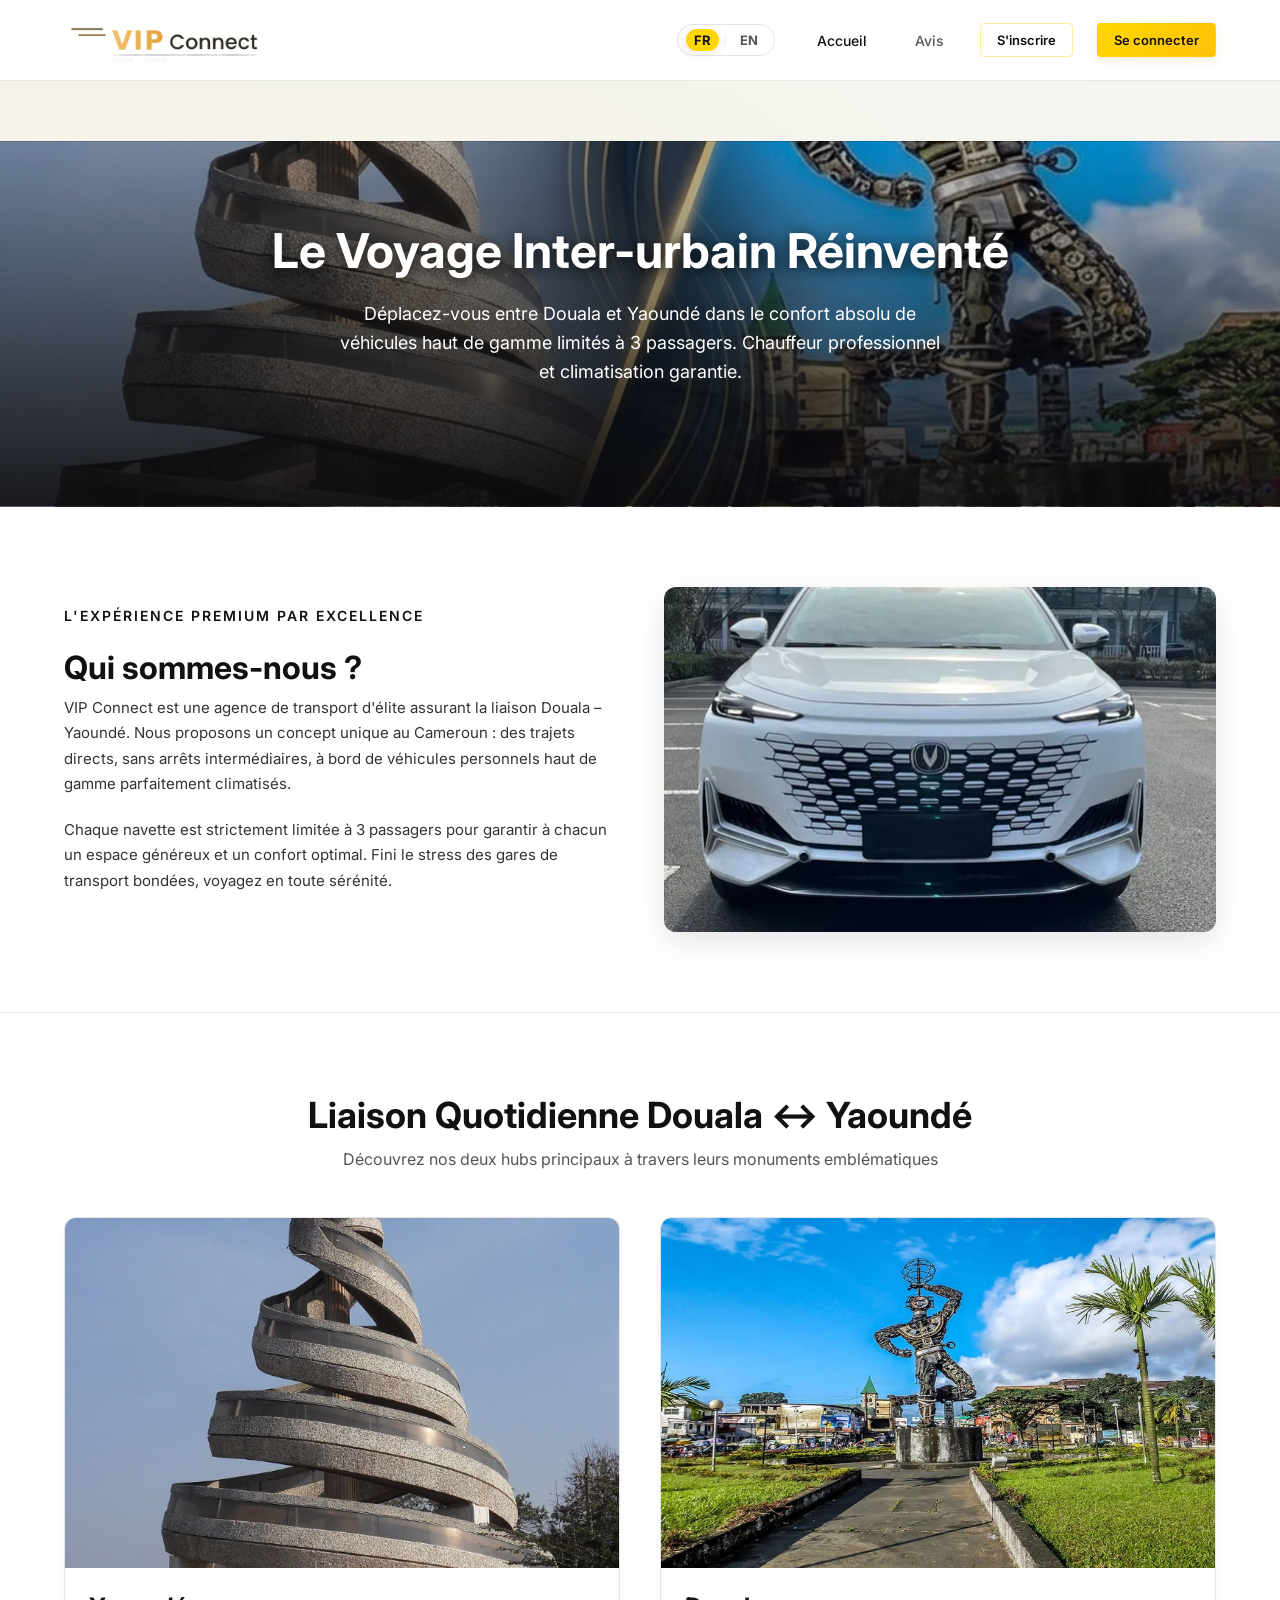
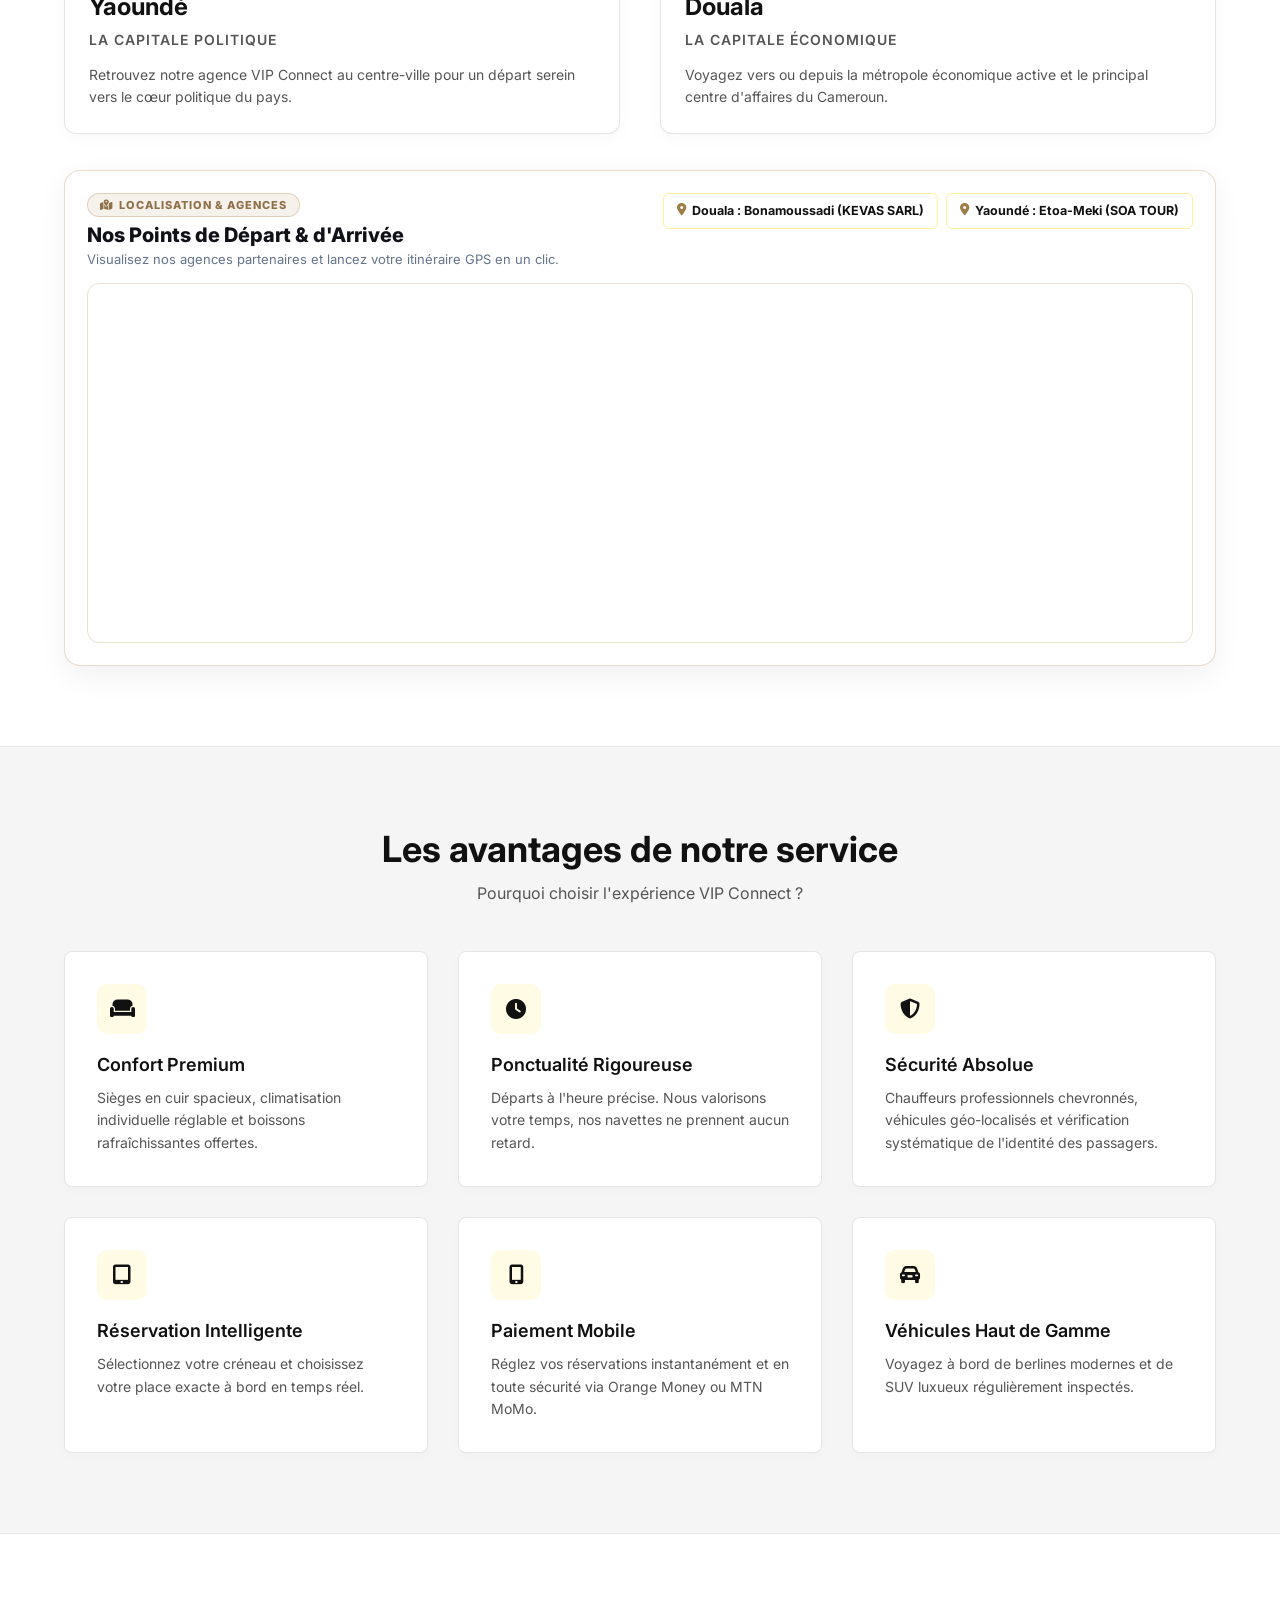
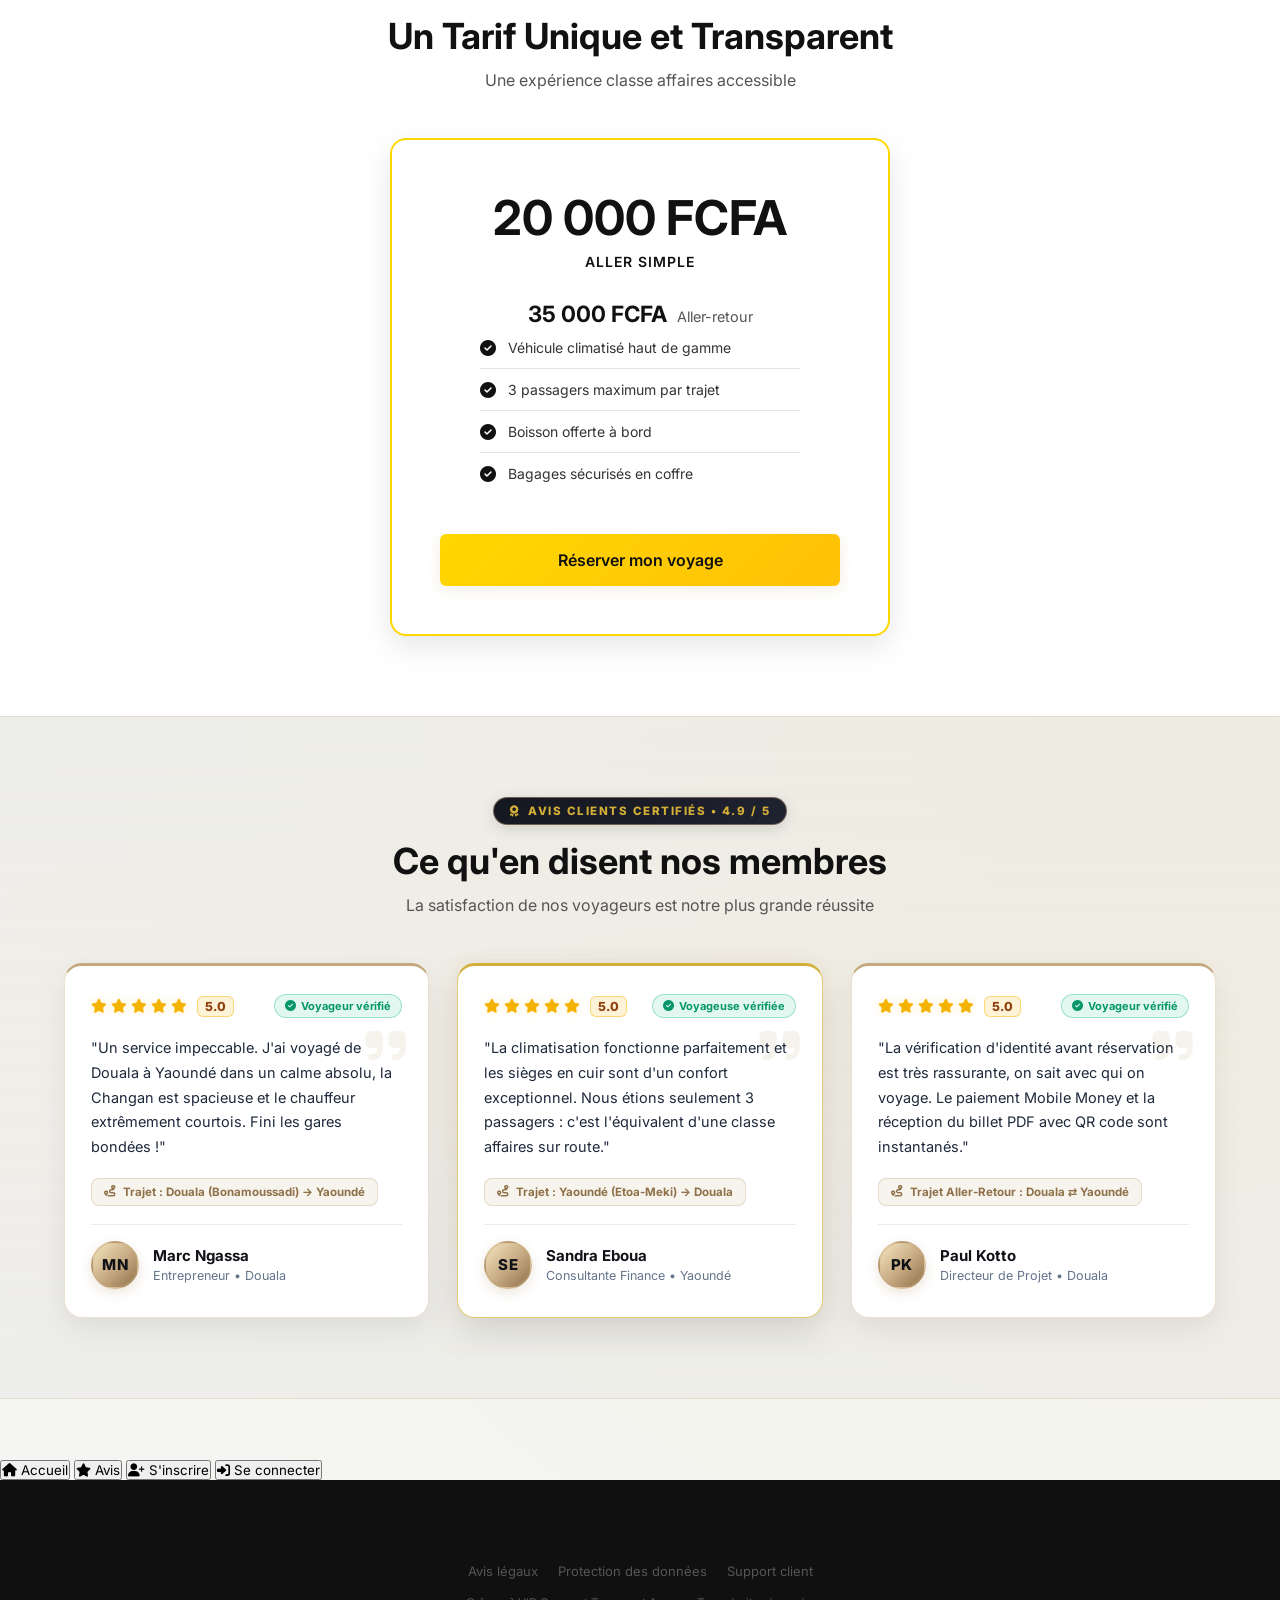
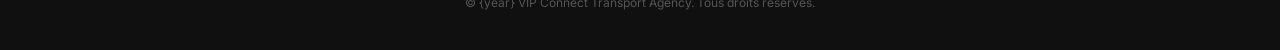
==== commit fd5920a1: "Ouverture directe sans flash du lien chauffeur, persistance de la page/onglet actif apres F5 et sess" ====
--- a/index.html
+++ b/index.html
@@ -23,6 +23,20 @@
     <meta name="apple-mobile-web-app-status-bar-style" content="black-translucent">
     <meta name="apple-mobile-web-app-title" content="VIP Connect">
     <link rel="apple-touch-icon" href="images/vip_connect_logo.png">
+    <!-- Anti-flash instantané au chargement (évite d'afficher l'accueil avant la vraie page) -->
+    <style>
+        html.vip-preloading main { visibility: hidden; }
+    </style>
+    <script>
+        (function() {
+            try {
+                var p = new URLSearchParams(window.location.search);
+                if (p.get('driver_invite') || localStorage.getItem('vip_current_session') || localStorage.getItem('vip_current_driver') || sessionStorage.getItem('vip_current_session')) {
+                    document.documentElement.classList.add('vip-preloading');
+                }
+            } catch (e) {}
+        })();
+    </script>
 </head>
 
 <body>
@@ -2124,7 +2138,7 @@
             document.write('<script src="https://cdnjs.cloudflare.com/ajax/libs/html2pdf.js/0.10.1/html2pdf.bundle.min.js"><\\/script>');
         }
     </script>
-    <script src="app.js?v=20261120f"></script>
+    <script src="app.js?v=20261121"></script>
 </body>
 
 </html>
